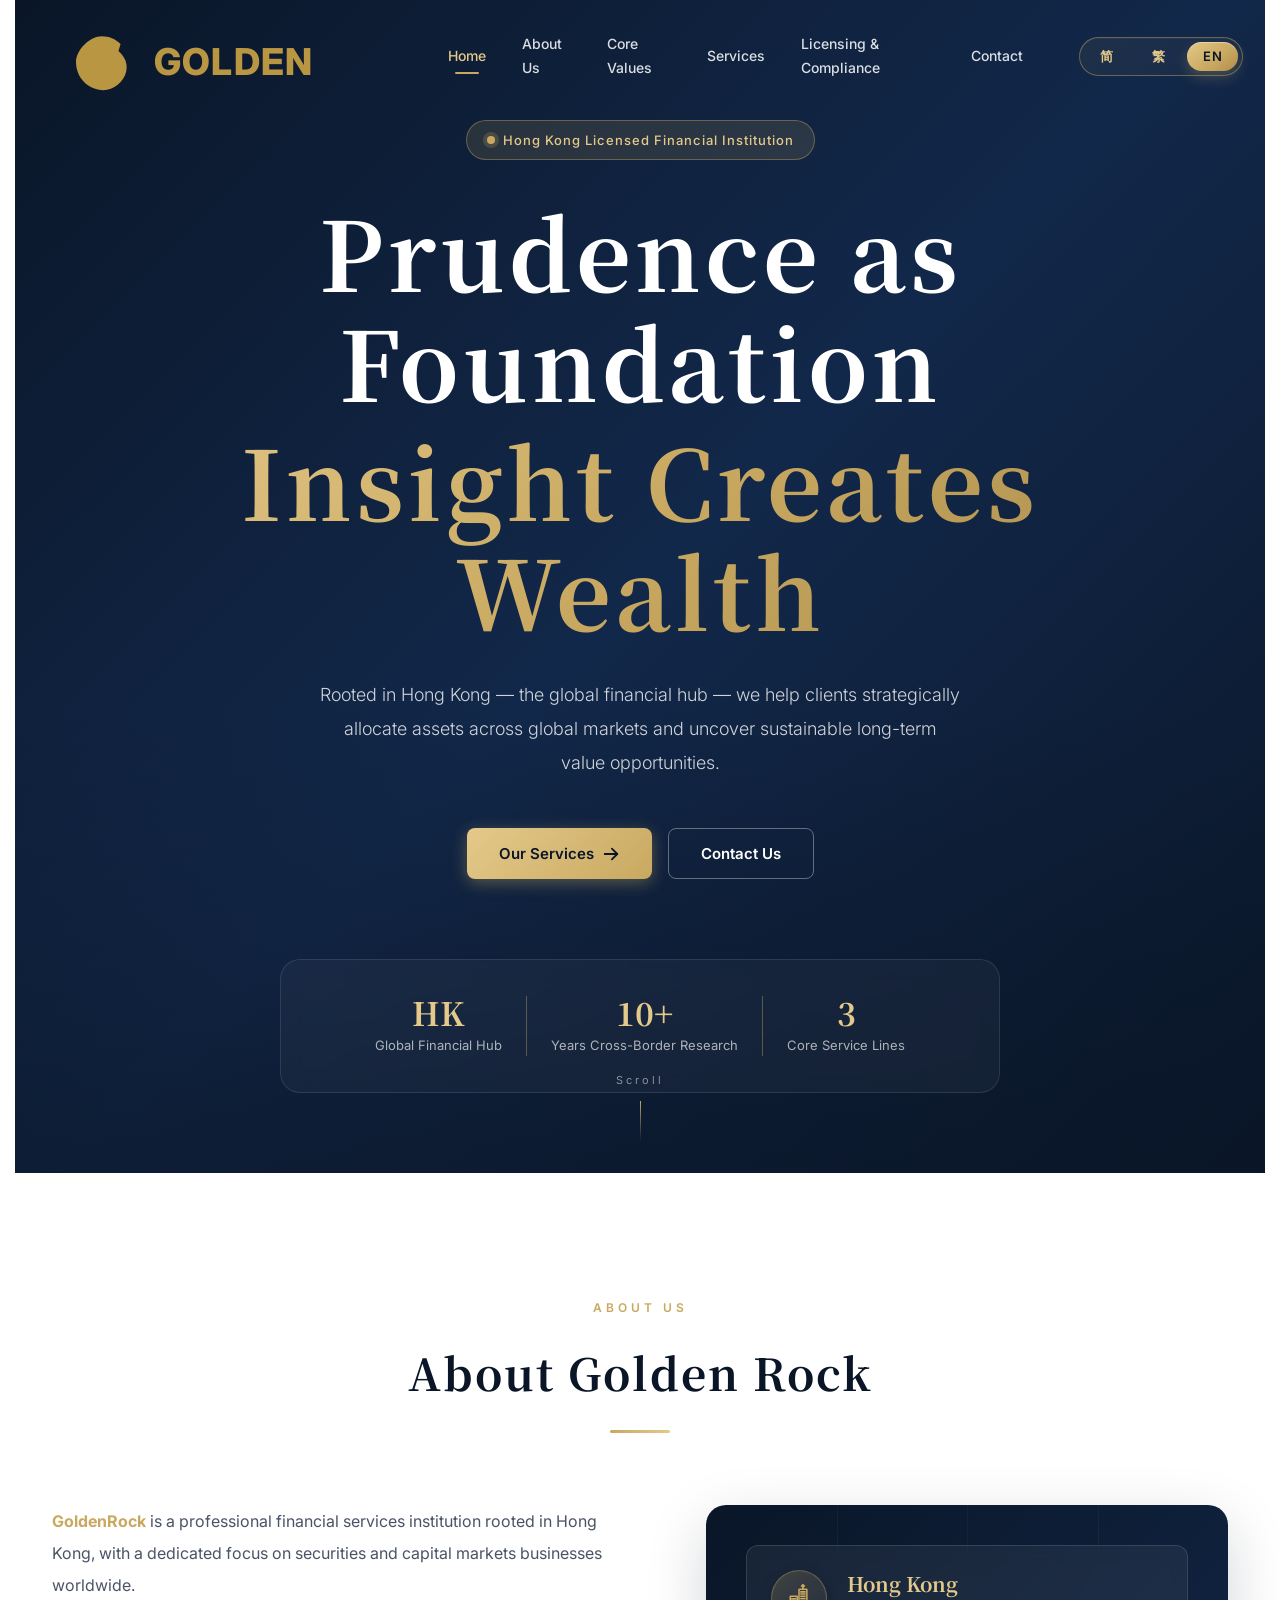
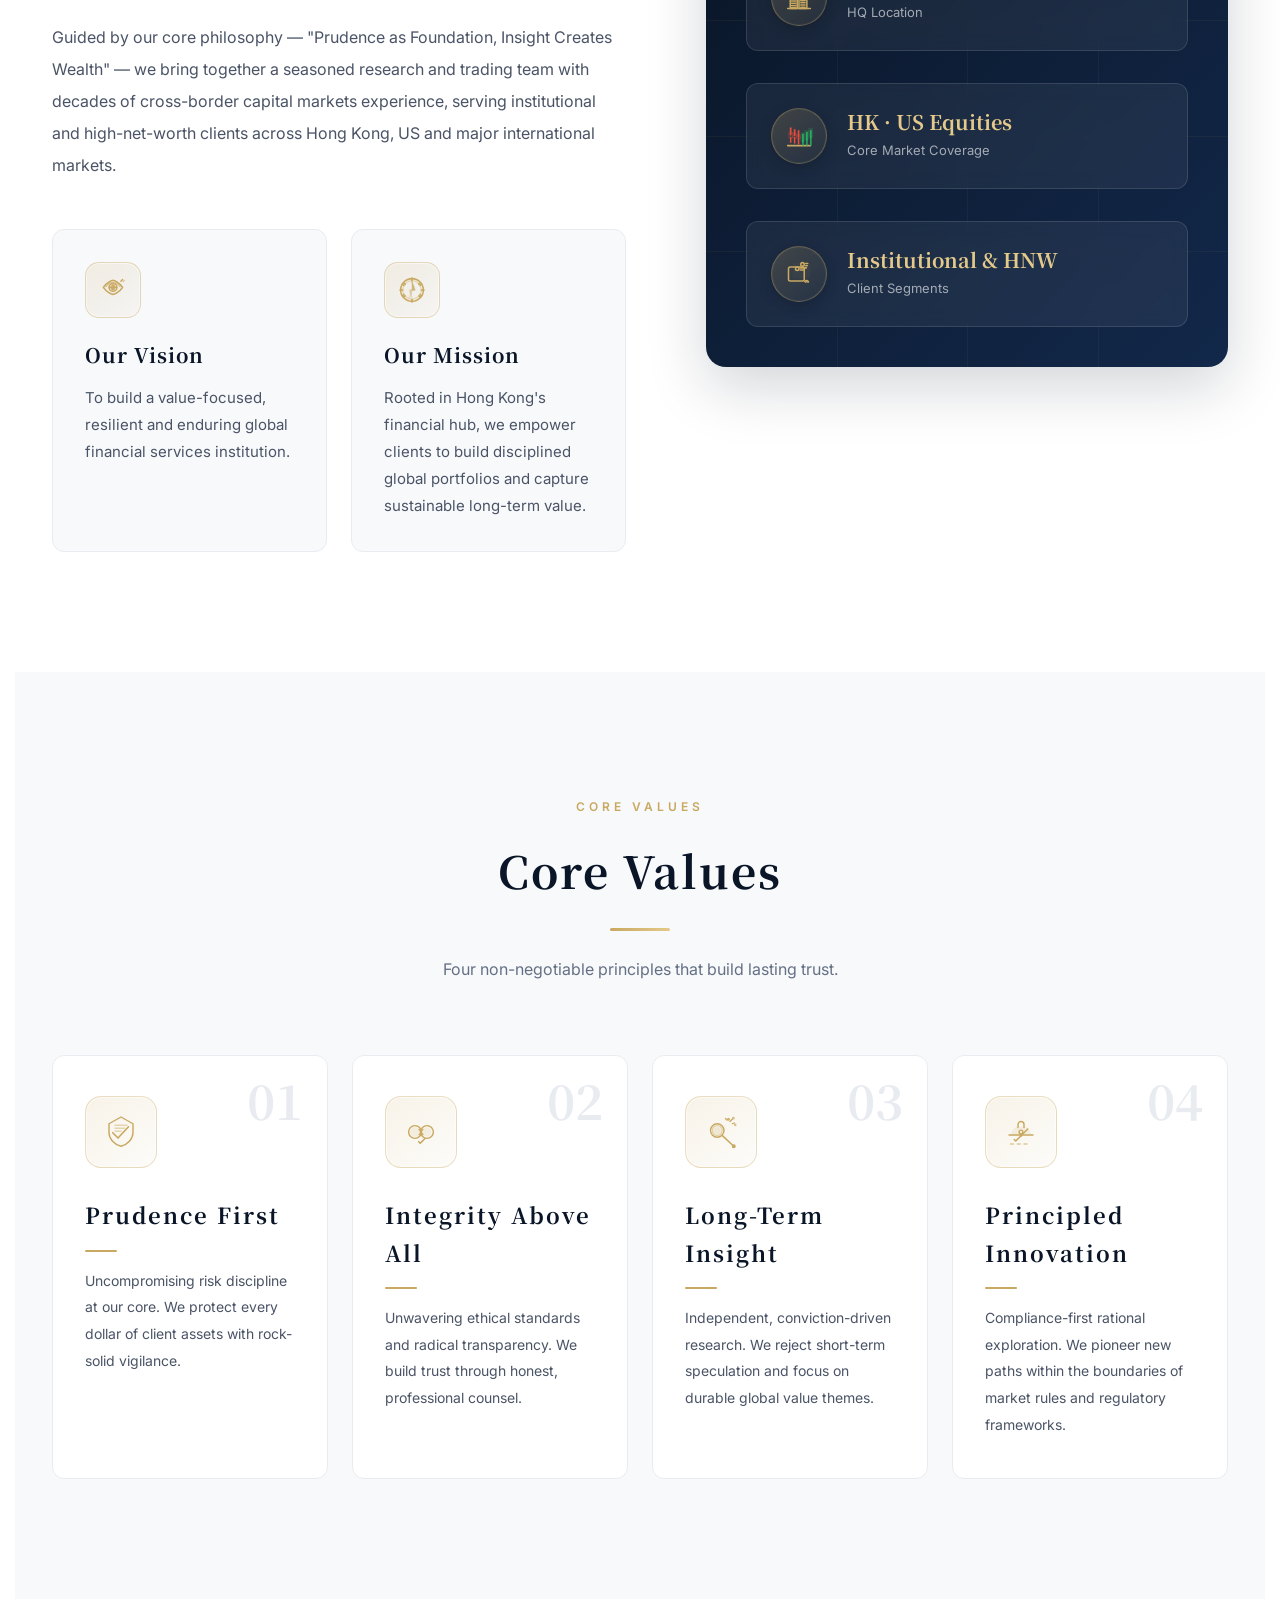
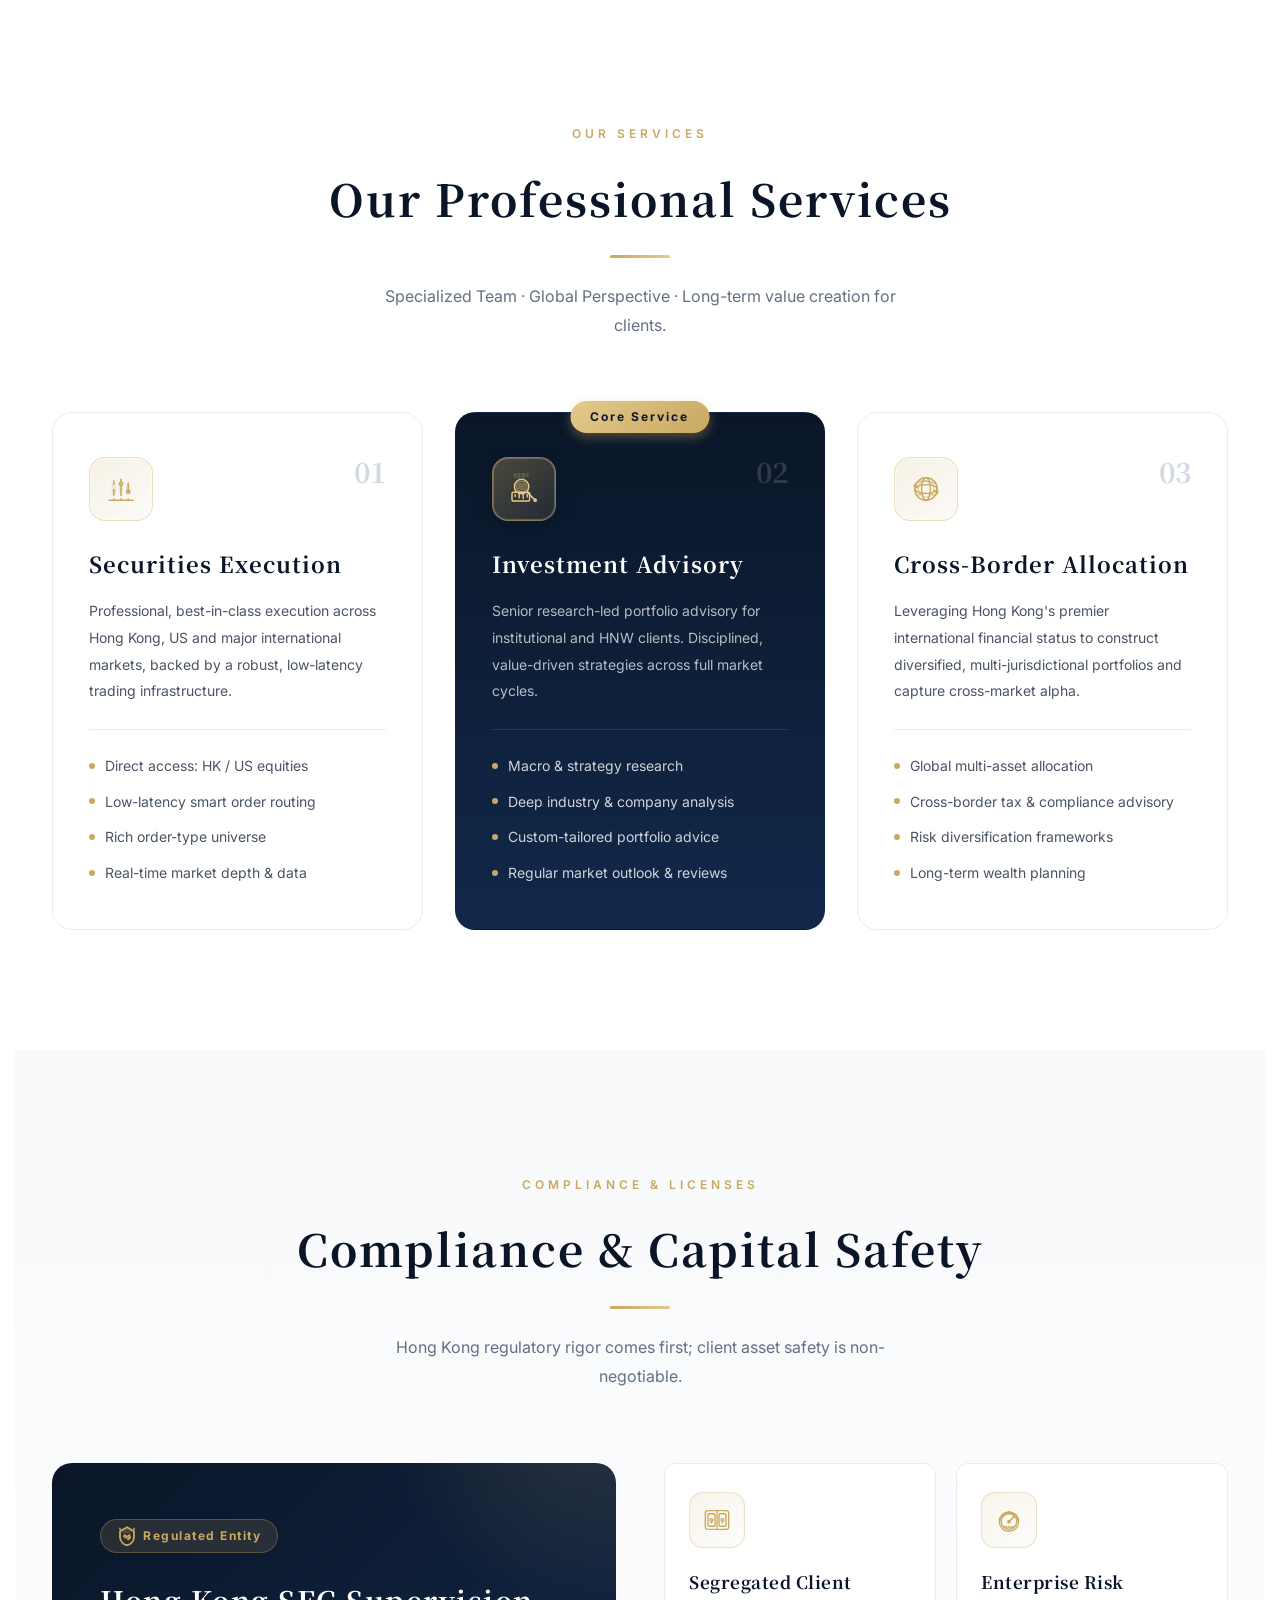
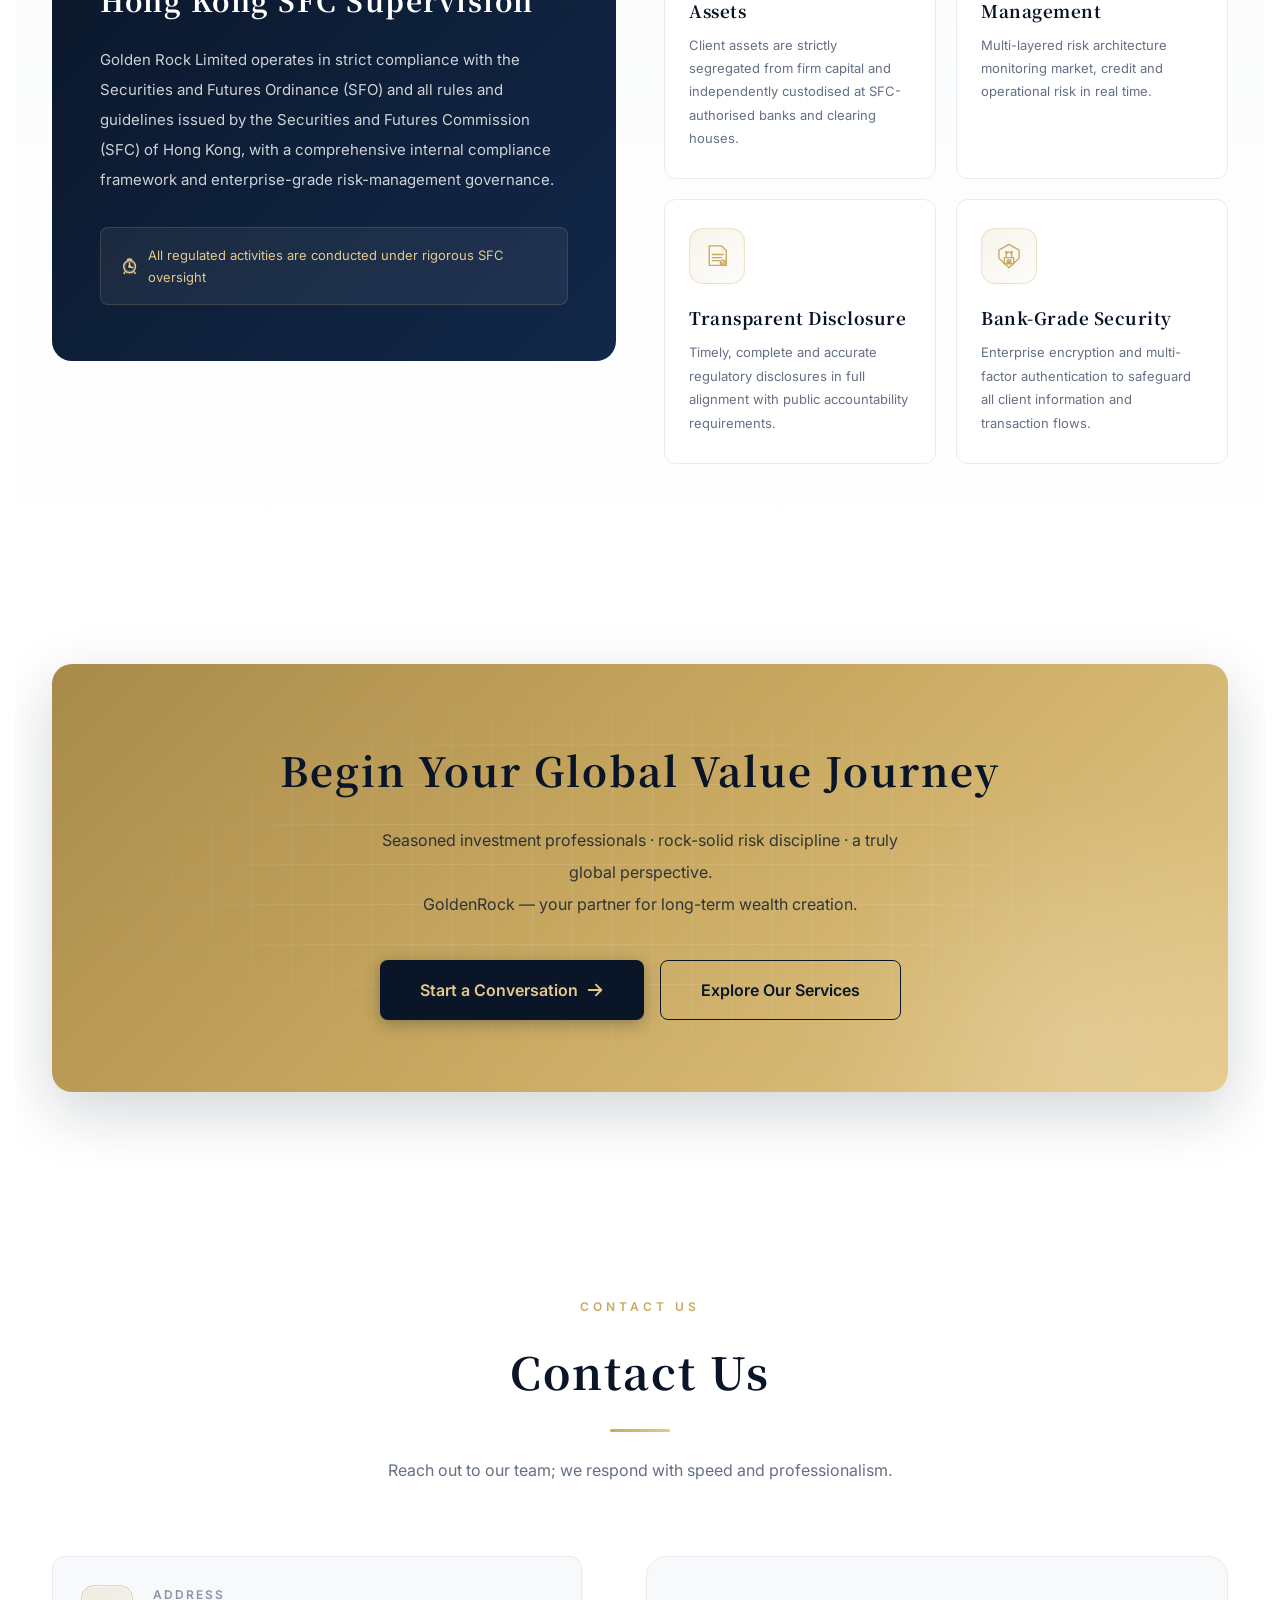
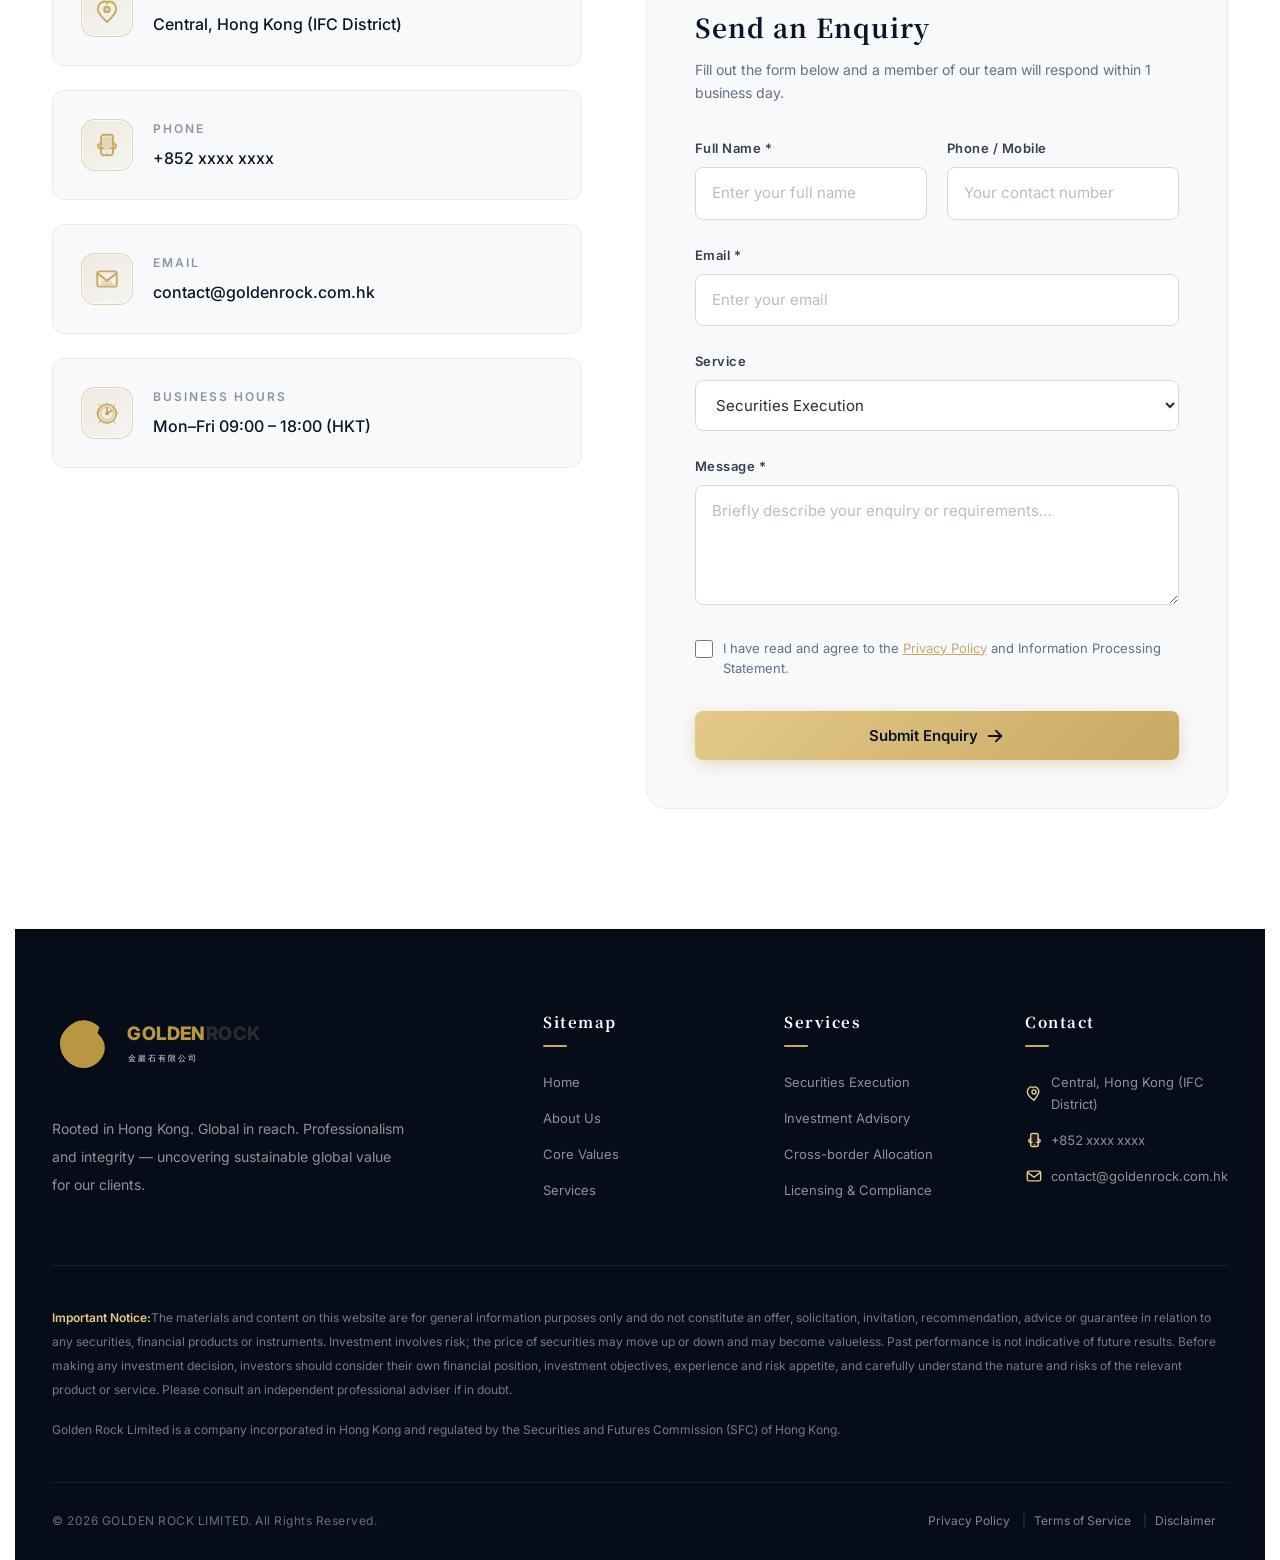
==== index.html @ 7cce9007 "品牌 Logo 5 场景默认值入库（config.js）+ Logo 多语言切换不被旧 SVG 覆盖锁定机制；版本 LANGv6 【config.js 变更 · 与你上传的 3 张 Logo 图对齐】" ====
<!DOCTYPE html>
<html>
<head>
    <meta charset="UTF-8">
    <meta name="viewport" content="width=device-width, initial-scale=1.0">
    <meta name="description" data-dyn="site.metaDescription" content="金岩石有限公司 Golden Rock Limited - 扎根香港国际金融中心的专业金融服务机构，专注全球资本市场证券业务服务。">
    <meta name="keywords" data-dyn="site.metaKeywords" content="金岩石, GoldenRock, 香港券商, 证券交易, 投资咨询, 跨境资产配置, 港股, 美股">
    <title data-dyn="site.title">金岩石有限公司 | Golden Rock Limited</title>
    <link rel="icon" type="image/svg+xml" data-favicon-slot>
    <link rel="stylesheet" href="css/style.css?v=LANGv6">
    <link rel="preconnect" href="https://fonts.googleapis.com">
    <link href="https://fonts.googleapis.com/css2?family=Noto+Serif+SC:wght@400;500;600;700&family=Inter:wght@300;400;500;600;700&display=swap" rel="stylesheet">
</head>
<body>
    <header id="navbar" class="navbar">
        <div class="container nav-container">
            <a href="#home" class="logo">
                <div class="logo-header-img" data-dyn="brand.logoHeaderSvg" data-type="svg-inner"></div>
            </a>
            <nav class="nav-menu" id="navMenu">
                <ul>
                    <li><a href="#home" class="nav-link active" data-i18n="ui.nav.home">首页</a></li>
                    <li><a href="#about" class="nav-link" data-i18n="ui.nav.about">关于我们</a></li>
                    <li><a href="#values" class="nav-link" data-i18n="ui.nav.values">核心价值观</a></li>
                    <li><a href="#services" class="nav-link" data-i18n="ui.nav.services">核心服务</a></li>
                    <li><a href="#compliance" class="nav-link" data-i18n="ui.nav.compliance">合规资质</a></li>
                    <li><a href="#contact" class="nav-link" data-i18n="ui.nav.contact">联系我们</a></li>
                </ul>
                <div class="lang-switcher" id="langSwitcher" aria-label="语言切换">
                    <button type="button" class="lang-pill" data-lang="zh_CN" data-i18n="ui.switcher.simplified">简</button>
                    <button type="button" class="lang-pill" data-lang="zh_TW" data-i18n="ui.switcher.traditional">繁</button>
                    <button type="button" class="lang-pill" data-lang="en" data-i18n="ui.switcher.english">EN</button>
                </div>
            </nav>
            <button class="mobile-toggle" id="mobileToggle" aria-label="菜单">
                <span></span>
                <span></span>
                <span></span>
            </button>
        </div>
    </header>

    <section id="home" class="hero">
        <div class="hero-bg"></div>
        <div class="hero-overlay"></div>
        <div class="container hero-content">
            <div class="hero-parallax-layer" data-parallax="0.08">
                <div class="hero-badge">
                    <span class="badge-dot"></span>
                    <span data-dyn="brand.heroBadge">香港持牌金融服务机构</span>
                </div>
            </div>
            <div class="hero-parallax-layer" data-parallax="0.04">
                <h1 class="hero-title">
                    <span class="title-line" data-dyn="brand.taglinePrimary">磐石固本</span>
                    <span class="title-line title-gold" data-dyn="brand.taglineSecondary">金石创富</span>
                </h1>
            </div>
            <div class="hero-parallax-layer" data-parallax="0.06">
                <p class="hero-subtitle" data-dyn="hero.subtitle" data-type="html">
                    立足香港国际金融枢纽，助力客户理性布局全球市场<br class="desktop-br">
                    发掘可持续的全球价值机遇
                </p>
            </div>
            <div class="hero-parallax-layer" data-parallax="0.10">
                <div class="hero-actions">
                    <a href="#services" class="btn btn-primary" data-dyn="hero.ctaPrimary.href" data-type="href">
                        <span data-dyn="hero.ctaPrimary.text">了解服务</span>
                        <svg width="18" height="18" viewBox="0 0 20 20" fill="none" xmlns="http://www.w3.org/2000/svg" stroke="currentColor" stroke-width="2" stroke-linecap="round" stroke-linejoin="round" aria-hidden="true">
                            <line x1="3" y1="10" x2="17" y2="10"/>
                            <polyline points="11,4 17,10 11,16"/>
                        </svg>
                    </a>
                    <a href="#contact" class="btn btn-outline" data-dyn="hero.ctaSecondary.href" data-type="href">
                        <span data-dyn="hero.ctaSecondary.text">联系我们</span>
                    </a>
                </div>
            </div>
            <div class="hero-parallax-layer" data-parallax="0.12">
                <div class="hero-stats">
                    <div class="hero-stats-inline" data-dyn-list="hero.stats">
                        <div class="stat-item" data-dyn-tmpl>
                            <div class="stat-value" style="font-variant-numeric: tabular-nums;" data-dyn-f="value">HK</div>
                            <div class="stat-label" data-dyn-f="label">国际金融枢纽</div>
                        </div>
                    </div>
                </div>
            </div>
        </div>
        <div class="hero-scroll">
            <span data-i18n="ui.hero.scrollCue">向下滚动</span>
            <div class="scroll-line"></div>
        </div>
    </section>

    <section id="about" class="section about-section">
        <div class="container">
            <div class="section-header">
                <span class="section-tag" data-i18n="ui.sectionTag.about">ABOUT US</span>
                <h2 class="section-title" data-i18n="ui.sectionTitle.about">关于金岩石</h2>
                <div class="section-line"></div>
            </div>
            <div class="about-grid">
                <div class="about-content">
                    <div class="about-intro" data-dyn-list="about.intro">
                        <p class="intro-text" data-dyn-tmpl data-dyn-f data-dyn-t="html">
                            <span class="text-gold font-bold">金岩石 GoldenRock</span>，扎根香港国际金融中心的专业金融服务机构，专注全球资本市场证券业务服务。
                        </p>
                    </div>
                    <div class="about-vision-mission">
                        <div class="vm-card">
                            <div class="vm-icon" data-vm-type="vision">
                                <svg width="32" height="32" viewBox="0 0 32 32" fill="none" xmlns="http://www.w3.org/2000/svg" stroke="currentColor" stroke-width="1.8" stroke-linecap="round" stroke-linejoin="round">
                                    <path d="M5 13 C9 7 15 5 16 5 C17 5 23 7 27 13 C23 19 17 21 16 21 C15 21 9 19 5 13 Z"/>
                                    <path d="M8 12 C10 9 13 7.5 16 7.5 C19 7.5 22 9 24 12" opacity="0.6"/>
                                    <circle cx="16" cy="13" r="4.5"/>
                                    <circle cx="16" cy="13" r="2.2" fill="currentColor" opacity="0.85"/>
                                    <line x1="16" y1="8.5" x2="16" y2="17.5" stroke-width="1.2"/>
                                    <line x1="11.5" y1="13" x2="20.5" y2="13" stroke-width="1.2"/>
                                    <path d="M25 6 L27 4" stroke-width="1.6"/>
                                    <path d="M27.5 6.5 L29 5" stroke-width="1.2" opacity="0.7"/>
                                </svg>
                            </div>
                            <h3 class="vm-title" data-dyn="about.vision.title">企业愿景</h3>
                            <p class="vm-desc" data-dyn="about.vision.desc">成为一家专注价值、基业稳固的全球金融服务机构。</p>
                        </div>
                        <div class="vm-card">
                            <div class="vm-icon" data-vm-type="mission">
                                <svg width="32" height="32" viewBox="0 0 32 32" fill="none" xmlns="http://www.w3.org/2000/svg" stroke="currentColor" stroke-width="1.75" stroke-linecap="round" stroke-linejoin="round">
                                    <circle cx="16" cy="16" r="13"/>
                                    <circle cx="16" cy="16" r="10.5" opacity="0.35"/>
                                    <line x1="16" y1="2.5" x2="16" y2="5" stroke-width="2"/>
                                    <line x1="29.5" y1="16" x2="27" y2="16" stroke-width="2"/>
                                    <line x1="16" y1="29.5" x2="16" y2="27" stroke-width="2"/>
                                    <line x1="2.5" y1="16" x2="5" y2="16" stroke-width="2"/>
                                    <line x1="25.3" y1="7.8" x2="23.8" y2="9.3"/>
                                    <line x1="26.8" y1="9.3" x2="25.3" y2="10.8"/>
                                    <line x1="25.3" y1="24.2" x2="23.8" y2="22.7"/>
                                    <line x1="26.8" y1="22.7" x2="25.3" y2="21.2"/>
                                    <line x1="6.7" y1="24.2" x2="8.2" y2="22.7"/>
                                    <line x1="5.2" y1="22.7" x2="6.7" y2="21.2"/>
                                    <line x1="6.7" y1="7.8" x2="8.2" y2="9.3"/>
                                    <line x1="5.2" y1="9.3" x2="6.7" y2="10.8"/>
                                    <path d="M16 7 L19 16 L16 16 L13 25" stroke-width="2.1" fill="currentColor" opacity="0.25"/>
                                    <path d="M16 7 L19 16 L16 16" fill="currentColor" opacity="0.75" stroke-width="1.4"/>
                                    <path d="M16 25 L13 16 L16 16" fill="currentColor" opacity="0.35" stroke-width="1.4"/>
                                </svg>
                            </div>
                            <h3 class="vm-title" data-dyn="about.mission.title">企业使命</h3>
                            <p class="vm-desc" data-dyn="about.mission.desc">立足香港国际金融枢纽，助力客户理性布局全球市场，发掘可持续的全球价值机遇。</p>
                        </div>
                    </div>
                </div>
                <div class="about-visual">
                    <div class="visual-card">
                        <div class="visual-pattern">
                            <div class="grid-lines">
                                <div class="grid-line horizontal"></div>
                                <div class="grid-line horizontal"></div>
                                <div class="grid-line horizontal"></div>
                                <div class="grid-line vertical"></div>
                                <div class="grid-line vertical"></div>
                                <div class="grid-line vertical"></div>
                            </div>
                        </div>
                        <div class="visual-content" data-dyn-list="about.visualCards">
                            <div class="vc-item" data-dyn-tmpl>
                                <div class="vc-icon" data-vc-icon data-dyn-f="icon"></div>
                                <div>
                                    <div class="vc-value" data-dyn-f="value">香港</div>
                                    <div class="vc-label" data-dyn-f="label">总部所在地</div>
                                </div>
                            </div>
                        </div>
                    </div>
                </div>
            </div>
        </div>
    </section>

    <section id="values" class="section values-section">
        <div class="container">
            <div class="section-header">
                <span class="section-tag" data-i18n="ui.sectionTag.values">CORE VALUES</span>
                <h2 class="section-title" data-i18n="ui.sectionTitle.values">核心价值观</h2>
                <div class="section-line"></div>
                <p class="section-desc" data-i18n="ui.sectionDesc.values">坚守四大核心准则，铸就长期信任基石</p>
            </div>
            <div class="values-grid" data-dyn-list="values">
                <div class="value-card" data-dyn-tmpl>
                    <div class="value-number" data-dyn-f="num">01</div>
                    <div class="value-icon-wrap" data-value-icon-type="0"></div>
                    <h3 class="value-title" data-dyn-f="title">磐石固本</h3>
                    <div class="value-divider"></div>
                    <p class="value-desc" data-dyn-f="desc">坚守风控底线，审慎稳健，基业长青。以磐石般的坚定，守护每一份资产安全。</p>
                </div>
            </div>
        </div>
    </section>

    <section id="services" class="section services-section">
        <div class="container">
            <div class="section-header">
                <span class="section-tag" data-i18n="ui.sectionTag.services">OUR SERVICES</span>
                <h2 class="section-title" data-i18n="ui.sectionTitle.services">核心专业服务</h2>
                <div class="section-line"></div>
                <p class="section-desc" data-i18n="ui.sectionDesc.services">专业团队 · 全球视野 · 为客户创造长期价值</p>
            </div>
            <div class="services-grid" data-dyn-list="services">
                <div class="service-card" data-dyn-tmpl>
                    <div class="featured-badge" data-dyn-cond="item.featured" data-dyn-f="featuredLabel">核心服务</div>
                    <div class="service-header">
                        <div class="service-icon" data-svc-icon-type="trade">
                            <svg width="40" height="40" viewBox="0 0 40 40" fill="none">
                                <path d="M6 30L14 22L20 28L30 14L36 20" stroke="currentColor" stroke-width="2" stroke-linecap="round" stroke-linejoin="round"/>
                                <path d="M30 14H36V20" stroke="currentColor" stroke-width="2" stroke-linecap="round" stroke-linejoin="round"/>
                                <rect x="2" y="6" width="36" height="28" rx="2" stroke="currentColor" stroke-width="2"/>
                            </svg>
                        </div>
                        <span class="service-num" data-dyn-f="num">01</span>
                    </div>
                    <h3 class="service-title" data-dyn-f="title">证券市场交易执行</h3>
                    <p class="service-desc" data-dyn-f="desc" data-dyn-t="html">提供港股、美股等海外主流市场的专业交易执行服务，高效稳定的交易系统，确保客户订单快速、准确执行。</p>
                    <ul class="service-features" data-dyn-list="features">
                        <li data-dyn-tmpl><span class="feature-dot"></span><span data-dyn-f>港股 / 美股直通交易</span></li>
                    </ul>
                </div>
            </div>
        </div>
    </section>

    <section id="compliance" class="section compliance-section">
        <div class="container">
            <div class="section-header">
                <span class="section-tag" data-i18n="ui.sectionTag.compliance">COMPLIANCE & LICENSES</span>
                <h2 class="section-title" data-i18n="ui.sectionTitle.compliance">合规资质与资金安全</h2>
                <div class="section-line"></div>
                <p class="section-desc" data-i18n="ui.sectionDesc.compliance">严格遵守香港金融监管要求，合规先行，客户资产安全至上</p>
            </div>
            <div class="compliance-grid">
                <div class="compliance-main">
                    <div class="compliance-hero-card">
                        <div class="chc-badge">
                            <svg width="20" height="20" viewBox="0 0 20 20" fill="none" xmlns="http://www.w3.org/2000/svg" stroke="currentColor" stroke-width="1.8" stroke-linecap="round" stroke-linejoin="round">
                                <path d="M10 1.2L17 5.2V11.2C17 15.2 13.5 18.7 10 19.2C6.5 18.7 3 15.2 3 11.2V5.2L10 1.2Z"/>
                                <path d="M5.2 4.8 C7 3.2 13 3.2 14.8 4.8 C14.8 6 13 6.8 10 6.8 C7 6.8 5.2 6 5.2 4.8 Z" fill="currentColor" opacity="0.22"/>
                                <path d="M4 4.5 L2.8 2.6" opacity="0.75"/>
                                <path d="M16 4.5 L17.2 2.6" opacity="0.75"/>
                                <path d="M10 6.5 C10 8 10.2 9.2 8.5 10.5 C7.5 11.3 7 12 7 12.5" opacity="0" stroke-width="0"/>
                                <path d="M6.5 10.2 C7.3 11.4 8.6 12.2 10 12.2 C11.4 12.2 12.6 11.6 13.2 10.5" opacity="0.7"/>
                                <path d="M7.5 9.2 C8.2 10 9 10.4 10 10.4 C11.1 10.4 11.9 9.9 12.6 9"/>
                                <path d="M11.2 13.2 L13 11.5" stroke-width="2"/>
                            </svg>
                            <span data-dyn="compliance.hero.badge">持牌合规</span>
                        </div>
                        <h3 class="chc-title" data-dyn="compliance.hero.title">香港证监会 (SFC) 监管</h3>
                        <p class="chc-desc" data-dyn="compliance.hero.desc" data-type="html">
                            金岩石有限公司 Golden Rock Limited 严格遵守《证券及期货条例》及香港证监会（SFC）颁布的各项监管规定，
                            建立完善的内部合规体系与风控机制，确保所有业务活动在合规框架内稳健运行。
                        </p>
                        <div class="chc-note">
                            <svg width="18" height="18" viewBox="0 0 18 18" fill="none" xmlns="http://www.w3.org/2000/svg" stroke="currentColor" stroke-width="1.55" stroke-linecap="round" stroke-linejoin="round">
                                <path d="M9 2.2 C7.2 2.2 6.2 2.8 6 4" opacity="0.01" stroke-width="0"/>
                                <path d="M6.8 2.4 C7.4 1.4 10.6 1.4 11.2 2.4" fill="none"/>
                                <circle cx="9" cy="9.5" r="6.2"/>
                                <circle cx="9" cy="9.5" r="4.6" opacity="0.25"/>
                                <line x1="9" y1="9.5" x2="9" y2="5.8" stroke-width="1.7"/>
                                <line x1="9" y1="9.5" x2="12.3" y2="10.8" stroke-width="1.5"/>
                                <circle cx="9" cy="9.5" r="0.8" fill="currentColor"/>
                                <path d="M4.2 15.2 L3.2 16.8" stroke-width="1.6"/>
                                <path d="M13.8 15.2 L14.8 16.8" stroke-width="1.6"/>
                                <line x1="5.5" y1="16.2" x2="12.5" y2="16.2" stroke-width="1.4" opacity="0.5"/>
                            </svg>
                            <span data-dyn="compliance.hero.note">所有受规管活动均在 SFC 严格监督下开展</span>
                        </div>
                    </div>
                </div>
                <div class="compliance-features" data-dyn-list="compliance.features">
                    <div class="cf-card" data-dyn-tmpl>
                        <div class="cf-icon" data-cf-icon-type="safe-1"></div>
                        <h4 class="cf-title" data-dyn-f="title">客户资产隔离托管</h4>
                        <p class="cf-desc" data-dyn-f="desc">客户资产与公司自有资金严格分离，独立托管于香港认可的银行及清算机构。</p>
                    </div>
                </div>
            </div>
        </div>
    </section>

    <section class="section cta-section">
        <div class="container">
            <div class="cta-card">
                <div class="cta-bg-pattern"></div>
                <div class="cta-content">
                    <h2 class="cta-title" data-dyn="cta.title">开启全球价值投资之旅</h2>
                    <p class="cta-desc" data-dyn="cta.desc" data-type="html">
                        专业的投研团队 · 稳健的风控体系 · 广阔的全球视野<br>
                        金岩石，与您同行于财富增长之路
                    </p>
                    <div class="cta-actions">
                        <a href="#contact" class="btn btn-primary btn-large" data-dyn="cta.ctaPrimary.href" data-type="href">
                            <span data-dyn="cta.ctaPrimary.text">立即咨询</span>
                            <svg width="18" height="18" viewBox="0 0 20 20" fill="none" xmlns="http://www.w3.org/2000/svg" stroke="currentColor" stroke-width="2" stroke-linecap="round" stroke-linejoin="round" aria-hidden="true">
                                <line x1="3" y1="10" x2="17" y2="10"/>
                                <polyline points="11,4 17,10 11,16"/>
                            </svg>
                        </a>
                        <a href="#services" class="btn btn-outline btn-large" data-dyn="cta.ctaSecondary.href" data-type="href">
                            <span data-dyn="cta.ctaSecondary.text">查看服务详情</span>
                        </a>
                    </div>
                </div>
            </div>
        </div>
    </section>

    <section id="contact" class="section contact-section">
        <div class="container">
            <div class="section-header">
                <span class="section-tag" data-i18n="ui.sectionTag.contact">CONTACT US</span>
                <h2 class="section-title" data-i18n="ui.sectionTitle.contact">联系我们</h2>
                <div class="section-line"></div>
                <p class="section-desc" data-i18n="ui.sectionDesc.contact">欢迎与我们取得联系，专业团队将为您提供极速响应服务</p>
            </div>
            <div class="contact-grid">
                <div class="contact-info" data-dyn-list="contact.items">
                    <div class="contact-item" data-dyn-tmpl>
                        <div class="ci-icon" data-contact-icon-type="location"></div>
                        <div class="ci-content">
                            <div class="ci-label" data-dyn-f="label">公司地址</div>
                            <div class="ci-value" data-dyn-f="value">香港中环（国际金融中心区域）</div>
                        </div>
                    </div>
                </div>
                <div class="contact-form-wrap">
                    <form class="contact-form" id="contactForm">
                        <h3 class="form-title" data-dyn="contact.form.title">留言咨询</h3>
                        <p class="form-desc" data-dyn="contact.form.desc">填写以下表单，我们将在1个工作日内与您联系</p>
                        <div class="form-row">
                            <div class="form-group">
                                <label for="name" data-i18n="ui.form.nameLabel">姓名 *</label>
                                <input type="text" id="name" name="name" required data-i18n-attr="placeholder:ui.form.namePh" placeholder="请输入您的姓名">
                            </div>
                            <div class="form-group">
                                <label for="phone" data-i18n="ui.form.phoneLabel">联系电话</label>
                                <input type="tel" id="phone" name="phone" data-i18n-attr="placeholder:ui.form.phonePh" placeholder="请输入您的电话" style="font-variant-numeric: tabular-nums;">
                            </div>
                        </div>
                        <div class="form-group">
                            <label for="email" data-i18n="ui.form.emailLabel">电子邮箱 *</label>
                            <input type="email" id="email" name="email" required data-i18n-attr="placeholder:ui.form.emailPh" placeholder="请输入您的邮箱">
                        </div>
                        <div class="form-group">
                            <label for="service" data-i18n="ui.form.serviceLabel">咨询服务</label>
                            <select id="service" name="service" data-dyn-list="contact.serviceOptions">
                                <option value="" data-i18n="ui.form.serviceDefault">请选择咨询类型</option>
                                <option data-dyn-tmpl data-dyn-f="label" data-dyn-fv="value">证券市场交易执行</option>
                            </select>
                        </div>
                        <div class="form-group">
                            <label for="message" data-i18n="ui.form.msgLabel">留言内容 *</label>
                            <textarea id="message" name="message" rows="4" required data-i18n-attr="placeholder:ui.form.msgPh" placeholder="请简要描述您的需求或问题..."></textarea>
                        </div>
                        <div class="form-group form-checkbox">
                            <input type="checkbox" id="privacy" name="privacy" required>
                            <label for="privacy" data-i18n-html="ui.form.agree">我已阅读并同意隐私政策与信息处理声明</label>
                        </div>
                        <button type="submit" class="btn btn-primary btn-full">
                            <span data-dyn="contact.form.submitText">提交咨询</span>
                            <svg width="18" height="18" viewBox="0 0 20 20" fill="none" xmlns="http://www.w3.org/2000/svg" stroke="currentColor" stroke-width="2" stroke-linecap="round" stroke-linejoin="round" aria-hidden="true">
                                <line x1="3" y1="10" x2="17" y2="10"/>
                                <polyline points="11,4 17,10 11,16"/>
                            </svg>
                        </button>
                    </form>
                </div>
            </div>
        </div>
    </section>

    <footer class="footer">
        <div class="container">
            <div class="footer-top">
                <div class="footer-brand">
                    <a href="#home" class="logo footer-logo">
                        <div class="logo-footer-img" data-dyn="brand.logoFooterSvgTpl" data-type="svg-inner"></div>
                    </a>
                    <p class="footer-desc" data-dyn="footer.brandDesc">
                        扎根香港，放眼全球。以专业与诚信，为客户发掘可持续的全球价值机遇。
                    </p>
                </div>
                <div class="footer-links-group">
                    <div class="footer-links">
                        <h5 class="fl-title" data-i18n="ui.footer.navTitle">网站导航</h5>
                        <ul>
                            <li><a href="#home" data-i18n="ui.footer.links.home">首页</a></li>
                            <li><a href="#about" data-i18n="ui.footer.links.about">关于我们</a></li>
                            <li><a href="#values" data-i18n="ui.footer.links.values">核心价值观</a></li>
                            <li><a href="#services" data-i18n="ui.footer.links.services">核心服务</a></li>
                        </ul>
                    </div>
                    <div class="footer-links">
                        <h5 class="fl-title" data-i18n="ui.footer.svcTitle">专业服务</h5>
                        <ul>
                            <li><a href="#services" data-i18n="ui.footer.links.svcTrading">证券交易执行</a></li>
                            <li><a href="#services" data-i18n="ui.footer.links.svcAdvisory">投资咨询服务</a></li>
                            <li><a href="#services" data-i18n="ui.footer.links.svcAllocation">跨境资产配置</a></li>
                            <li><a href="#compliance" data-i18n="ui.footer.links.compliance">合规资质</a></li>
                        </ul>
                    </div>
                    <div class="footer-links">
                        <h5 class="fl-title" data-i18n="ui.footer.contactTitle">联系我们</h5>
                        <ul>
                            <li><span class="ft-ic ft-ic-loc" aria-hidden="true"><svg viewBox="0 0 20 20" fill="none" xmlns="http://www.w3.org/2000/svg" stroke="currentColor" stroke-width="1.6" stroke-linecap="round" stroke-linejoin="round"><path d="M10 18 C4 14 2.6 11 2.6 8.3 C2.6 5.3 5.1 3.2 7.4 3.2 C8.4 3.2 9 3.5 9 4.2 C9 3.5 9.6 3.2 10.6 3.2 C12.9 3.2 15.4 5.3 15.4 8.3 C15.4 11 10 18 10 18 Z"/><circle cx="10" cy="8.8" r="2.3"/></svg></span><span data-dyn="contact.items.0.value">香港中环（国际金融中心区域）</span></li>
                            <li style="font-variant-numeric: tabular-nums;"><span class="ft-ic ft-ic-phone" aria-hidden="true"><svg viewBox="0 0 20 20" fill="none" xmlns="http://www.w3.org/2000/svg" stroke="currentColor" stroke-width="1.6" stroke-linecap="round" stroke-linejoin="round"><rect x="6.3" y="2.8" width="8.4" height="14.4" rx="2"/><rect x="7.4" y="4.6" width="6.2" height="8.2" rx="0.9" fill="currentColor" opacity="0.12"/><circle cx="10.5" cy="15.4" r="0.75" fill="currentColor" opacity="0.45"/><path d="M6.5 8.6 L4.5 9.9 C4 10.2 3.8 10.8 4.2 11.3 L4.9 12.4 C5.2 12.8 5.6 12.9 6.1 12.8 L7.8 12.5"/><path d="M14.5 8.6 L16.5 9.9 C17 10.2 17.2 10.8 16.8 11.3 L16.1 12.4 C15.8 12.8 15.4 12.9 14.9 12.8 L13.2 12.5"/></svg></span><span data-dyn="contact.items.1.value">+852 xxxx xxxx</span></li>
                            <li><span class="ft-ic ft-ic-mail" aria-hidden="true"><svg viewBox="0 0 20 20" fill="none" xmlns="http://www.w3.org/2000/svg" stroke="currentColor" stroke-width="1.6" stroke-linecap="round" stroke-linejoin="round"><rect x="2.6" y="4.6" width="14.8" height="10.8" rx="1.8"/><path d="M3.2 6.2 L10 11.4 L16.8 6.2"/></svg></span><span data-dyn="contact.items.2.value">contact@goldenrock.com.hk</span></li>
                        </ul>
                    </div>
                </div>
            </div>
            <div class="footer-disclaimer">
                <p>
                    <strong data-dyn="footer.disclaimerTitle">重要声明：</strong><span data-dyn="footer.disclaimer">本网站所载资料及内容仅供参考，并不构成任何证券、金融产品或工具的要约、邀约、招揽、建议、意见或任何保证。投资涉及风险，证券价格可升可跌，甚至变成毫无价值。过往业绩并不代表将来表现。投资者在作出任何投资决定前，应考虑本身的财政状况、投资目标及经验、风险承受能力及仔细了解相关产品或服务的性质及风险。如有疑问，请咨询独立专业顾问。</span>
                </p>
                <p data-dyn="footer.regulatorNote">
                    金岩石有限公司 Golden Rock Limited 为香港注册成立之公司，并受香港证券及期货事务监察委员会（SFC）监管。
                </p>
            </div>
            <div class="footer-bottom">
                <div class="fb-copyright" data-dyn="footer.copyright">
                    © 2026 金岩石有限公司 GOLDEN ROCK LIMITED. 版权所有 All Rights Reserved.
                </div>
                <div class="fb-links" data-dyn-list="footer.links">
                    <a data-dyn-tmpl data-dyn-f="text" data-dyn-fhref="href" href="#privacy">隐私政策</a>
                </div>
            </div>
        </div>
    </footer>

    <template id="cfIconTemplates" style="display:none;">
        <svg id="cf-icon-safe-1" viewBox="0 0 36 36" fill="none" xmlns="http://www.w3.org/2000/svg" stroke="currentColor" stroke-width="1.75" stroke-linecap="round" stroke-linejoin="round">
            <rect x="3" y="6" width="30" height="24" rx="3"/>
            <line x1="18" y1="7" x2="18" y2="29" stroke-dasharray="2 1.5"/>
            <rect x="6.5" y="10" width="9" height="16" rx="1.5"/>
            <rect x="20.5" y="10" width="9" height="16" rx="1.5"/>
            <circle cx="11" cy="18" r="1.8"/>
            <circle cx="25" cy="18" r="1.8"/>
            <line x1="11" y1="19.8" x2="11" y2="22"/>
            <line x1="25" y1="19.8" x2="25" y2="22"/>
        </svg>
        <svg id="cf-icon-safe-2" viewBox="0 0 36 36" fill="none" xmlns="http://www.w3.org/2000/svg" stroke="currentColor" stroke-width="1.75" stroke-linecap="round" stroke-linejoin="round">
            <circle cx="18" cy="20" r="12.5"/>
            <circle cx="18" cy="20" r="10"/>
            <path d="M6 20 A12 12 0 0 1 30 20"/>
            <line x1="10" y1="12" x2="11" y2="13.5"/>
            <line x1="18" y1="7.5" x2="18" y2="9.5"/>
            <line x1="26" y1="12" x2="25" y2="13.5"/>
            <line x1="18" y1="20" x2="25" y2="13" stroke-width="2"/>
            <circle cx="18" cy="20" r="1.5" fill="currentColor"/>
            <line x1="12" y1="27" x2="15" y2="27" stroke-dasharray="1.2 1"/>
            <line x1="16.5" y1="27" x2="19.5" y2="27" stroke-dasharray="1.2 1"/>
            <line x1="21" y1="27" x2="24" y2="27" stroke-dasharray="1.2 1"/>
        </svg>
        <svg id="cf-icon-safe-3" viewBox="0 0 36 36" fill="none" xmlns="http://www.w3.org/2000/svg" stroke="currentColor" stroke-width="1.75" stroke-linecap="round" stroke-linejoin="round">
            <path d="M8 5 H24 L30 11 V30 H8 Z"/>
            <path d="M24 5 V11 H30" fill="currentColor" opacity="0.15"/>
            <line x1="12" y1="16" x2="26" y2="16"/>
            <line x1="12" y1="20" x2="24" y2="20"/>
            <line x1="12" y1="24" x2="21" y2="24"/>
            <circle cx="25.5" cy="26.5" r="3.2"/>
            <path d="M23.8 26.5 L25 27.7 L27.3 25.3"/>
        </svg>
        <svg id="cf-icon-safe-4" viewBox="0 0 36 36" fill="none" xmlns="http://www.w3.org/2000/svg" stroke="currentColor" stroke-width="1.75" stroke-linecap="round" stroke-linejoin="round">
            <path d="M18 3 L31 10.5 V21 L18 33 L5 21 V10.5 Z"/>
            <path d="M12 20 H24 V28 H12 Z" rx="1"/>
            <path d="M14.5 20 V16.5 C14.5 14.5 16 13 18 13 C20 13 21.5 14.5 21.5 16.5 V20"/>
            <circle cx="14.5" cy="13.2" r="0.9" fill="currentColor"/>
            <circle cx="21.5" cy="13.2" r="0.9" fill="currentColor"/>
            <line x1="15.5" y1="23" x2="20.5" y2="23"/>
            <line x1="15.5" y1="24.8" x2="20.5" y2="24.8"/>
            <line x1="15.5" y1="26.6" x2="20.5" y2="26.6"/>
        </svg>
    </template>
    <template id="svcIconTemplates" style="display:none;">
        <svg id="svc-icon-trade" viewBox="0 0 40 40" fill="none" xmlns="http://www.w3.org/2000/svg" stroke="currentColor" stroke-width="1.8" stroke-linecap="round" stroke-linejoin="round">
            <line x1="5" y1="34" x2="35" y2="34"/>
            <line x1="11" y1="34" x2="11" y2="32"/>
            <line x1="20" y1="34" x2="20" y2="32"/>
            <line x1="29" y1="34" x2="29" y2="32"/>
            <line x1="11" y1="10" x2="11" y2="14" stroke-width="2"/>
            <rect x="9" y="14" width="4" height="7" fill="currentColor" opacity="0.18"/>
            <line x1="11" y1="21" x2="11" y2="28" stroke-width="2"/>
            <rect x="9" y="21" width="4" height="4" fill="currentColor" opacity="0.22"/>
            <line x1="20" y1="8" x2="20" y2="12" stroke-width="2"/>
            <rect x="18" y="12" width="4" height="3"/>
            <line x1="20" y1="15" x2="20" y2="28" stroke-width="2"/>
            <rect x="18" y="18" width="4" height="5" fill="currentColor" opacity="0.2"/>
            <line x1="29" y1="13" x2="29" y2="24" stroke-width="2"/>
            <rect x="27" y="15" width="4" height="6" fill="currentColor" opacity="0.16"/>
            <rect x="27" y="22" width="4" height="3"/>
        </svg>
        <svg id="svc-icon-research" viewBox="0 0 40 40" fill="none" xmlns="http://www.w3.org/2000/svg" stroke="currentColor" stroke-width="1.8" stroke-linecap="round" stroke-linejoin="round">
            <circle cx="17" cy="17" r="9"/>
            <circle cx="17" cy="17" r="6.5" opacity="0.5"/>
            <circle cx="17" cy="17" r="4" opacity="0.35" fill="currentColor"/>
            <line x1="23.6" y1="23.6" x2="34" y2="34" stroke-width="2"/>
            <circle cx="34" cy="34" r="1.4" fill="currentColor"/>
            <rect x="5" y="24" width="22" height="11" rx="1.5"/>
            <line x1="9" y1="29.5" x2="9" y2="27"/>
            <rect x="8" y1="28" width="2" height="5" fill="currentColor" opacity="0.2"/>
            <line x1="14" y1="31" x2="14" y2="26"/>
            <rect x="13" y1="27" width="2" height="7" fill="currentColor" opacity="0.2"/>
            <line x1="19" y1="32" x2="19" y2="25"/>
            <rect x="18" y1="26" width="2" height="8" fill="currentColor" opacity="0.22"/>
            <line x1="24" y1="30" x2="24" y2="27"/>
            <rect x="23" y1="28" width="2" height="4" fill="currentColor" opacity="0.18"/>
        </svg>
        <svg id="svc-icon-global" viewBox="0 0 40 40" fill="none" xmlns="http://www.w3.org/2000/svg" stroke="currentColor" stroke-width="1.8" stroke-linecap="round" stroke-linejoin="round">
            <circle cx="20" cy="20" r="14"/>
            <circle cx="20" cy="20" r="10" opacity="0.4"/>
            <ellipse cx="20" cy="20" rx="14" ry="5.5"/>
            <ellipse cx="20" cy="20" rx="5.5" ry="14"/>
            <path d="M9 12 C12.5 10.5 16.5 9.8 20 10 C23.5 10.2 27.5 11.2 31 13" opacity="0.65"/>
            <path d="M9 28 C13 26.2 16.5 25.5 20 25.5 C23.5 25.5 27 26.5 31 28" opacity="0.65"/>
            <path d="M10 18 L5 16 L8 13" stroke-width="2"/>
            <path d="M30 22 L35 24 L32 27" stroke-width="2"/>
        </svg>
    </template>
    <template id="valueIconTemplates" style="display:none;">
        <svg id="value-icon-0" viewBox="0 0 48 48" fill="none" xmlns="http://www.w3.org/2000/svg" stroke="currentColor" stroke-width="1.9" stroke-linecap="round" stroke-linejoin="round">
            <path d="M24 4 L40 13 V25 C40 33 32.5 41 24 43 C15.5 41 8 33 8 25 V13 L24 4 Z"/>
            <path d="M13 25 L20 32 L34 17" stroke-width="2.2"/>
            <path d="M16 15 L32 15 M16 19 L29 19 M16 23 L24 23" opacity="0.45"/>
        </svg>
        <svg id="value-icon-1" viewBox="0 0 48 48" fill="none" xmlns="http://www.w3.org/2000/svg" stroke="currentColor" stroke-width="1.9" stroke-linecap="round" stroke-linejoin="round">
            <circle cx="16" cy="24" r="8.5"/>
            <circle cx="32" cy="24" r="8.5"/>
            <circle cx="16" cy="24" r="5.5" fill="currentColor" opacity="0.12"/>
            <circle cx="32" cy="24" r="5.5" fill="currentColor" opacity="0.12"/>
            <path d="M21.5 20.5 C22.8 22 23.2 23 24 24 C24.8 25 25.2 26 26.5 27.5" stroke-width="2"/>
            <path d="M26.5 20.5 C25.2 22 24.8 23 24 24 C23.2 25 22.8 26 21.5 27.5" stroke-width="2" opacity="0.85"/>
            <path d="M21 37 L23 39 L29 33" stroke-width="2.2"/>
        </svg>
        <svg id="value-icon-2" viewBox="0 0 48 48" fill="none" xmlns="http://www.w3.org/2000/svg" stroke="currentColor" stroke-width="1.9" stroke-linecap="round" stroke-linejoin="round">
            <circle cx="19" cy="22" r="9"/>
            <circle cx="19" cy="22" r="6.5" opacity="0.5"/>
            <circle cx="19" cy="22" r="3.8" fill="currentColor" opacity="0.2"/>
            <line x1="25.5" y1="28.5" x2="41" y2="43" stroke-width="2.1"/>
            <circle cx="41" cy="43" r="1.7" fill="currentColor"/>
            <path d="M32 8 L30 6 M36 10 L39 7 M39 13 L42 12" stroke-width="1.7"/>
            <circle cx="34" cy="7" r="1.1" fill="currentColor" opacity="0.85"/>
            <circle cx="40.5" cy="5.5" r="0.85" fill="currentColor" opacity="0.75"/>
            <circle cx="43" cy="14.5" r="0.75" fill="currentColor" opacity="0.7"/>
        </svg>
        <svg id="value-icon-3" viewBox="0 0 48 48" fill="none" xmlns="http://www.w3.org/2000/svg" stroke="currentColor" stroke-width="1.9" stroke-linecap="round" stroke-linejoin="round">
            <line x1="8" y1="28" x2="40" y2="28"/>
            <path d="M12 28 C12 22 16 18 20 18 L28 18 C32 18 36 22 36 28" fill="currentColor" opacity="0.12"/>
            <path d="M20 18 L20 14 C20 11.8 21.8 10 24 10 C26.2 10 28 11.8 28 14 L28 18"/>
            <circle cx="24" cy="24" r="2.5"/>
            <path d="M24 26.5 L24 30" stroke-width="2"/>
            <path d="M15 34 L17 36 L33 20" stroke-width="2.1"/>
            <path d="M10 40 L14 40 M19 40 L23 40 M28 40 L32 40" opacity="0.6"/>
        </svg>
    </template>
    <template id="contactIconTemplates" style="display:none;">
        <svg id="ci-icon-location" viewBox="0 0 24 24" fill="none" xmlns="http://www.w3.org/2000/svg" stroke="currentColor" stroke-width="1.7" stroke-linecap="round" stroke-linejoin="round">
            <path d="M12 22 S3.5 15.2 3.5 10 C3.5 5.9 6.8 3.2 10 3.2 C11.4 3.2 12.2 3.65 12 4.6 C12.2 3.65 12.6 3.2 14 3.2 C17.2 3.2 20.5 5.9 20.5 10 C20.5 15.2 12 22 12 22 Z"/>
            <circle cx="12" cy="10.5" r="2.6"/>
            <circle cx="12" cy="10.5" r="1.2" fill="currentColor" opacity="0.4"/>
            <path d="M11.2 5 L12.8 5" opacity="0.5"/>
        </svg>
        <svg id="ci-icon-phone" viewBox="0 0 24 24" fill="none" xmlns="http://www.w3.org/2000/svg" stroke="currentColor" stroke-width="1.7" stroke-linecap="round" stroke-linejoin="round">
            <rect x="6.5" y="2.5" width="11" height="19" rx="2.5"/>
            <line x1="9.5" y1="2.5" x2="9.5" y2="2.5"/>
            <circle cx="12" cy="19.2" r="0.9" fill="currentColor" opacity="0.3"/>
            <rect x="8.5" y="5" width="7" height="11" rx="1" opacity="0.35" fill="currentColor"/>
            <path d="M6.8 10 L4.2 11.5 C3.6 11.9 3.4 12.7 3.8 13.3 L4.8 14.9 C5.1 15.4 5.6 15.6 6.2 15.5 L8.2 15" stroke-width="1.85"/>
            <path d="M17.2 10 L19.8 11.5 C20.4 11.9 20.6 12.7 20.2 13.3 L19.2 14.9 C18.9 15.4 18.4 15.6 17.8 15.5 L15.8 15" stroke-width="1.85"/>
        </svg>
        <svg id="ci-icon-email" viewBox="0 0 24 24" fill="none" xmlns="http://www.w3.org/2000/svg" stroke="currentColor" stroke-width="1.7" stroke-linecap="round" stroke-linejoin="round">
            <rect x="3" y="5" width="18" height="14" rx="2"/>
            <path d="M3.5 7 L12 13.5 L20.5 7" stroke-width="1.75"/>
            <path d="M7 17 L17 17" opacity="0.5"/>
            <path d="M8 14.5 L16 14.5" opacity="0.4"/>
        </svg>
        <svg id="ci-icon-time" viewBox="0 0 24 24" fill="none" xmlns="http://www.w3.org/2000/svg" stroke="currentColor" stroke-width="1.7" stroke-linecap="round" stroke-linejoin="round">
            <circle cx="12" cy="12.5" r="8.5"/>
            <circle cx="12" cy="12.5" r="6" opacity="0.45"/>
            <line x1="12" y1="12.5" x2="12" y2="7.2" stroke-width="1.9"/>
            <line x1="12" y1="12.5" x2="16.2" y2="9.8" stroke-width="1.9"/>
            <circle cx="12" cy="12.5" r="1" fill="currentColor"/>
            <path d="M12 4 L12 2.8 M18.5 5.2 L19.4 4.2 M21 12.5 L22.2 12.5 M18.5 19.8 L19.4 20.8 M12 21 L12 22.2 M5.5 19.8 L4.6 20.8 M3 12.5 L1.8 12.5 M5.5 5.2 L4.6 4.2" stroke-width="1.3" opacity="0.65"/>
        </svg>
    </template>
    <script src="js/i18n.js?v=LANGv6"></script>
    <script src="config.js?v=LANGv6"></script>
    <script src="js/main.js?v=LANGv6"></script>
</body>
</html>
---- css/style.css ----
:root {
    --color-primary: #0A1628;
    --color-primary-light: #12284A;
    --color-primary-dark: #060D18;
    --color-gold: #C9A961;
    --color-gold-light: #E4C98A;
    --color-gold-dark: #A88A4A;
    --color-white: #FFFFFF;
    --color-off-white: #F8F9FB;
    --color-gray-50: #F5F7FA;
    --color-gray-100: #E8ECF1;
    --color-gray-200: #D3D9E2;
    --color-gray-300: #B5BDCB;
    --color-gray-400: #8B95A7;
    --color-gray-500: #647084;
    --color-gray-600: #4A5466;
    --color-gray-700: #363E4D;
    --color-gray-800: #252B38;
    --color-gray-900: #151923;

    --font-serif: 'Noto Serif SC', 'Songti SC', 'SimSun', serif;
    --font-sans: 'Inter', -apple-system, BlinkMacSystemFont, 'Segoe UI', 'PingFang SC', 'Microsoft YaHei', sans-serif;

    --shadow-sm: 0 1px 2px rgba(10, 22, 40, 0.06);
    --shadow-md: 0 4px 12px rgba(10, 22, 40, 0.08);
    --shadow-lg: 0 12px 32px rgba(10, 22, 40, 0.12);
    --shadow-xl: 0 20px 60px rgba(10, 22, 40, 0.18);

    --radius-sm: 4px;
    --radius-md: 8px;
    --radius-lg: 12px;
    --radius-xl: 20px;

    --transition-fast: 150ms cubic-bezier(0.4, 0, 0.2, 1);
    --transition-base: 300ms cubic-bezier(0.4, 0, 0.2, 1);
    --transition-slow: 500ms cubic-bezier(0.4, 0, 0.2, 1);
}

*,
*::before,
*::after {
    box-sizing: border-box;
    margin: 0;
    padding: 0;
}

html {
    scroll-behavior: smooth;
    -webkit-font-smoothing: antialiased;
    -moz-osx-font-smoothing: grayscale;
    scrollbar-gutter: stable both-edges;
}

body {
    overflow-y: scroll;
    font-family: var(--font-sans);
    font-size: 16px;
    line-height: 1.7;
    color: var(--color-gray-700);
    background-color: var(--color-white);
    overflow-x: hidden;
}

img,
svg {
    display: block;
    max-width: 100%;
}

a {
    color: inherit;
    text-decoration: none;
    transition: color var(--transition-fast);
}

button {
    font-family: inherit;
    cursor: pointer;
    border: none;
    background: none;
}

ul {
    list-style: none;
}

.container {
    width: 100%;
    max-width: 1240px;
    margin: 0 auto;
    padding: 0 32px;
}

.desktop-br {
    display: block;
}

.navbar {
    position: fixed;
    top: 0;
    left: 0;
    right: 0;
    z-index: 1000;
    padding: 20px 0;
    transition: all var(--transition-base);
    background: transparent;
}

.navbar.scrolled {
    background: rgba(10, 22, 40, 0.95);
    backdrop-filter: blur(16px);
    -webkit-backdrop-filter: blur(16px);
    padding: 14px 0;
    box-shadow: 0 4px 24px rgba(0, 0, 0, 0.3);
}

.nav-container {
    display: flex;
    align-items: center;
    justify-content: space-between;
}

.logo {
    display: flex;
    align-items: center;
    gap: 12px;
    color: var(--color-white);
    transition: transform var(--transition-fast);
}

.logo:hover {
    transform: scale(1.02);
}

.logo-header-img {
    display: flex;
    align-items: center;
    justify-content: center;
    height: 72px;
    flex-shrink: 0;
    min-width: 0;
}
.logo-header-img svg,
.logo-header-img img {
    height: 100%;
    width: auto;
    max-width: 100%;
    display: block;
    object-fit: contain;
}
.navbar.scrolled .logo-header-img {
    height: 56px;
}

.logo-footer-img {
    display: block;
    width: 100%;
    max-width: 360px;
    height: auto;
    margin-bottom: 14px;
}
.logo-footer-img svg {
    width: 100%;
    height: auto;
    display: block;
}

.logo-icon {
    width: 40px;
    height: 40px;
    flex-shrink: 0;
    color: var(--color-gold);
}

.logo-text {
    display: flex;
    flex-direction: column;
    line-height: 1.15;
    justify-content: center;
    min-width: 0;
}

.logo-en {
    font-family: var(--font-sans);
    font-style: italic;
    font-weight: 800;
    font-size: 20px;
    letter-spacing: 0.5px;
    line-height: 1.05;
    color: var(--color-white);
    white-space: nowrap;
    display: inline-flex;
    align-items: baseline;
}
.logo-en-golden { color: var(--color-gold); letter-spacing: 0.5px; }
.logo-en-rock   { color: var(--color-white, #2B2B2B); letter-spacing: 0.5px; margin-left: 0; }
.footer .logo-en-rock,
.footer .logo-en { color: var(--color-white); }

.logo-cn {
    font-family: var(--font-serif);
    font-size: 13px;
    font-weight: 500;
    letter-spacing: 2px;
    color: var(--color-white);
    opacity: 0.92;
    margin-top: 4px;
    white-space: nowrap;
}

.nav-menu {
    display: flex;
    align-items: center;
    justify-content: flex-end;
    flex-wrap: nowrap;
    gap: 16px;
    margin-left: auto;
    flex: 1 1 auto;
    min-width: 0;
}

.nav-menu > ul {
    display: flex;
    align-items: center;
    gap: 4px;
    list-style: none;
    padding: 0;
    margin: 0;
    flex-wrap: nowrap;
    flex: 0 1 auto;
    min-width: 0;
}

.lang-switcher {
    flex: 0 0 auto;
}

@media (max-width: 1024px) {
    .nav-menu > ul {
        gap: 2px;
    }
    .nav-menu > ul .nav-link {
        padding: 8px 12px;
        font-size: 13px;
    }
    .nav-menu {
        gap: 10px;
    }
}

.nav-link {
    display: block;
    padding: 8px 16px;
    font-size: 14px;
    font-weight: 500;
    color: rgba(255, 255, 255, 0.85);
    border-radius: var(--radius-sm);
    position: relative;
    transition: all var(--transition-fast);
}

.nav-link::after {
    content: '';
    position: absolute;
    bottom: 2px;
    left: 50%;
    transform: translateX(-50%);
    width: 0;
    height: 2px;
    background: var(--color-gold);
    border-radius: 2px;
    transition: width var(--transition-base);
}

.nav-link:hover {
    color: var(--color-white);
    background: rgba(255, 255, 255, 0.05);
}

.nav-link:hover::after,
.nav-link.active::after {
    width: 24px;
}

.nav-link.active {
    color: var(--color-gold-light);
}

.mobile-toggle {
    display: none;
    flex-direction: column;
    justify-content: space-between;
    width: 28px;
    height: 20px;
    padding: 0;
    z-index: 1001;
}

.admin-entry-btn {
    display: inline-flex;
    align-items: center;
    gap: 6px;
    padding: 8px 14px;
    margin: 0 8px 0 auto;
    border-radius: 8px;
    font-size: 12px;
    font-weight: 600;
    letter-spacing: 0.5px;
    color: rgba(255, 255, 255, 0.65);
    border: 1px solid rgba(255, 255, 255, 0.15);
    background: rgba(255, 255, 255, 0.04);
    transition: all 0.2s ease;
    white-space: nowrap;
    text-decoration: none;
}

.admin-entry-btn:hover {
    color: var(--color-gold-light);
    border-color: rgba(201, 169, 97, 0.5);
    background: rgba(201, 169, 97, 0.08);
    transform: translateY(-1px);
}

.navbar.scrolled .admin-entry-btn {
    color: rgba(255, 255, 255, 0.7);
    border-color: rgba(255, 255, 255, 0.18);
}

@media (max-width: 768px) {
    .admin-entry-btn span { display: none; }
    .admin-entry-btn {
        margin: 0 12px 0 auto;
        padding: 8px 10px;
    }
}

.mobile-toggle span {
    display: block;
    width: 100%;
    height: 2px;
    background: var(--color-white);
    border-radius: 2px;
    transition: all var(--transition-base);
    transform-origin: center;
}

.mobile-toggle.active span:nth-child(1) {
    transform: translateY(9px) rotate(45deg);
}

.mobile-toggle.active span:nth-child(2) {
    opacity: 0;
}

.mobile-toggle.active span:nth-child(3) {
    transform: translateY(-9px) rotate(-45deg);
}

.hero {
    position: relative;
    min-height: 100vh;
    display: flex;
    align-items: center;
    overflow: hidden;
    padding: 120px 0 80px;
}

.hero-bg {
    position: absolute;
    inset: 0;
    background:
        linear-gradient(135deg, var(--color-primary) 0%, var(--color-primary-light) 50%, var(--color-primary) 100%);
    background-size: 100% 100%;
}

.hero-bg::before {
    content: '';
    position: absolute;
    inset: 0;
    opacity: 0;
    pointer-events: none;
}

.hero-bg::after {
    content: '';
    position: absolute;
    inset: 0;
    opacity: 0;
    pointer-events: none;
}

.hero-overlay {
    position: absolute;
    inset: 0;
    background: linear-gradient(180deg, transparent 0%, transparent 60%, rgba(10, 22, 40, 0.6) 100%);
    pointer-events: none;
}

.hero-content {
    position: relative;
    z-index: 2;
    text-align: center;
    animation: fadeInUp 0.9s ease-out;
}

.hero-badge {
    display: inline-flex;
    align-items: center;
    gap: 8px;
    padding: 8px 20px;
    background: rgba(201, 169, 97, 0.15);
    border: 1px solid rgba(201, 169, 97, 0.4);
    border-radius: 100px;
    font-size: 13px;
    font-weight: 500;
    color: var(--color-gold-light);
    margin-bottom: 36px;
    letter-spacing: 1px;
}

.badge-dot {
    width: 8px;
    height: 8px;
    background: var(--color-gold);
    border-radius: 50%;
    box-shadow: 0 0 0 4px rgba(201, 169, 97, 0.2);
    animation: pulse 2s ease-in-out infinite;
}

.hero-title {
    font-family: var(--font-serif);
    font-size: clamp(48px, 8vw, 96px);
    font-weight: 700;
    line-height: 1.15;
    color: var(--color-white);
    margin-bottom: 32px;
    letter-spacing: 4px;
}

.title-line {
    display: block;
    opacity: 0;
    transform: translateY(10px);
    animation: charFadeIn 1s ease forwards;
}

.title-line:nth-child(1) {
    animation-delay: 0s;
}

.title-line:nth-child(2) {
    animation-delay: 0.4s;
}

.title-gold {
    background: linear-gradient(135deg, var(--color-gold-light) 0%, var(--color-gold) 50%, var(--color-gold-dark) 100%);
    -webkit-background-clip: text;
    background-clip: text;
    -webkit-text-fill-color: transparent;
    color: transparent;
    margin-top: 8px;
}

.hero-subtitle {
    font-size: clamp(15px, 1.5vw, 18px);
    color: rgba(255, 255, 255, 0.8);
    max-width: 640px;
    margin: 0 auto 48px;
    line-height: 1.9;
    font-weight: 300;
}

.hero-actions {
    display: flex;
    justify-content: center;
    gap: 16px;
    flex-wrap: wrap;
    margin-bottom: 80px;
}

.btn {
    display: inline-flex;
    align-items: center;
    justify-content: center;
    gap: 8px;
    padding: 14px 32px;
    font-size: 15px;
    font-weight: 600;
    border-radius: var(--radius-md);
    transition: all var(--transition-base);
    white-space: nowrap;
    line-height: 1.4;
    position: relative;
    overflow: hidden;
}

.btn::before {
    content: '';
    position: absolute;
    inset: 0;
    background: linear-gradient(120deg, transparent 30%, rgba(255, 255, 255, 0.15) 50%, transparent 70%);
    transform: translateX(-100%);
    transition: transform 0.6s ease;
}

.btn:hover::before {
    transform: translateX(100%);
}

.btn-primary {
    background: linear-gradient(135deg, var(--color-gold-light) 0%, var(--color-gold) 100%);
    color: var(--color-primary);
    box-shadow: 0 4px 16px rgba(201, 169, 97, 0.4);
}

.btn-primary:hover {
    transform: perspective(800px) rotateX(3deg) translateY(-4px);
    box-shadow: 0 12px 36px rgba(201, 169, 97, 0.6);
    background: linear-gradient(135deg, var(--color-gold) 0%, var(--color-gold-dark) 100%);
}

.btn-outline {
    background: transparent;
    color: var(--color-white);
    border: 1.5px solid rgba(255, 255, 255, 0.35);
}

.btn-outline:hover {
    background: rgba(255, 255, 255, 0.1);
    border-color: var(--color-gold);
    color: var(--color-gold-light);
    transform: perspective(800px) rotateX(3deg) translateY(-4px);
    box-shadow: 0 12px 36px rgba(0, 0, 0, 0.35);
}

.btn-large {
    padding: 18px 40px;
    font-size: 16px;
}

.btn-full {
    width: 100%;
}

.hero-stats {
    display: flex;
    align-items: center;
    justify-content: center;
    flex-wrap: wrap;
    padding: 36px 48px;
    background: rgba(255, 255, 255, 0.04);
    border: 1px solid rgba(255, 255, 255, 0.1);
    border-radius: var(--radius-xl);
    backdrop-filter: blur(10px);
    -webkit-backdrop-filter: blur(10px);
    max-width: 720px;
    margin: 0 auto;
}

.hero-stats-inline {
    display: flex;
    align-items: center;
    justify-content: center;
    flex-wrap: wrap;
}

.hero-stats-inline .stat-item {
    display: flex;
    flex-direction: column;
    align-items: center;
    gap: 6px;
    padding: 0 24px;
}

.hero-stats-inline .stat-item + .stat-item {
    border-left: 1px solid rgba(201, 169, 97, 0.4);
}

.stat-value {
    font-family: var(--font-serif);
    font-size: 32px;
    font-weight: 700;
    color: var(--color-gold-light);
    line-height: 1;
}

.stat-value.counting {
    font-variant-numeric: tabular-nums;
    animation: countGlow 2.4s ease-in-out infinite;
}

.stat-label {
    font-size: 13px;
    color: rgba(255, 255, 255, 0.65);
    white-space: nowrap;
}

.hero-scroll {
    position: absolute;
    bottom: 32px;
    left: 50%;
    transform: translateX(-50%);
    display: flex;
    flex-direction: column;
    align-items: center;
    gap: 12px;
    color: rgba(255, 255, 255, 0.5);
    font-size: 11px;
    letter-spacing: 3px;
    z-index: 2;
}

.scroll-line {
    width: 1px;
    height: 40px;
    background: linear-gradient(180deg, var(--color-gold), transparent);
    position: relative;
    overflow: hidden;
}

.scroll-line::after {
    content: '';
    position: absolute;
    top: -50%;
    left: 0;
    width: 100%;
    height: 50%;
    background: var(--color-gold);
    animation: scrollLine 2s ease-in-out infinite;
}

.section {
    padding: 120px 0;
    position: relative;
}

.section-header {
    text-align: center;
    margin-bottom: 72px;
}

.section-tag {
    display: inline-block;
    font-size: 12px;
    font-weight: 600;
    letter-spacing: 4px;
    color: var(--color-gold);
    margin-bottom: 16px;
}

.section-title {
    font-family: var(--font-serif);
    font-size: clamp(32px, 4vw, 44px);
    font-weight: 700;
    color: var(--color-primary);
    margin-bottom: 20px;
    letter-spacing: 2px;
}

.section-line {
    width: 60px;
    height: 3px;
    background: linear-gradient(90deg, var(--color-gold), var(--color-gold-light));
    margin: 0 auto;
    border-radius: 2px;
}

.section-desc {
    font-size: 16px;
    color: var(--color-gray-500);
    max-width: 560px;
    margin: 24px auto 0;
    line-height: 1.8;
}

.text-gold {
    color: var(--color-gold);
}

.font-bold {
    font-weight: 700;
}

.about-section {
    background: var(--color-white);
}

.about-grid {
    display: grid;
    grid-template-columns: 1.1fr 1fr;
    gap: 80px;
    align-items: start;
}

.about-intro {
    margin-bottom: 48px;
}

.intro-text {
    font-size: 16px;
    line-height: 2;
    color: var(--color-gray-600);
    margin-bottom: 20px;
}

.intro-text:last-child {
    margin-bottom: 0;
}

.about-vision-mission {
    display: grid;
    grid-template-columns: 1fr 1fr;
    gap: 24px;
}

.vm-card {
    padding: 32px;
    background: var(--color-off-white);
    border-radius: var(--radius-lg);
    border: 1px solid var(--color-gray-100);
    transition: all var(--transition-base);
    position: relative;
    overflow: hidden;
}

.vm-card::before {
    content: '';
    position: absolute;
    top: 0;
    left: 0;
    width: 100%;
    height: 3px;
    background: linear-gradient(90deg, var(--color-gold-light), var(--color-gold));
    transform: scaleX(0);
    transform-origin: left;
    transition: transform var(--transition-base);
}

.vm-card:hover {
    transform: translateY(-4px);
    box-shadow: var(--shadow-lg);
    border-color: transparent;
}

.vm-card:hover::before {
    transform: scaleX(1);
}

.vm-icon {
    width: 56px;
    height: 56px;
    display: flex;
    align-items: center;
    justify-content: center;
    color: var(--color-gold);
    background: linear-gradient(140deg, rgba(201, 169, 97, 0.16), rgba(201, 169, 97, 0.05));
    border: 1px solid rgba(201, 169, 97, 0.38);
    border-radius: 14px;
    box-shadow: inset 0 0 0 1px rgba(255, 255, 255, 0.5);
    margin-bottom: 20px;
    position: relative;
    transition: all var(--transition-base);
}

.vm-card:hover .vm-icon {
    background: linear-gradient(140deg, rgba(201, 169, 97, 0.24), rgba(201, 169, 97, 0.06));
    transform: translateY(-1px);
    border-color: rgba(201, 169, 97, 0.55);
    box-shadow: 0 8px 20px rgba(10, 22, 40, 0.08), inset 0 0 0 1px rgba(255, 255, 255, 0.65);
}

.vm-icon svg { width: 28px; height: 28px; }

.vm-title {
    font-family: var(--font-serif);
    font-size: 20px;
    font-weight: 700;
    color: var(--color-primary);
    margin-bottom: 12px;
    letter-spacing: 1px;
}

.vm-desc {
    font-size: 15px;
    line-height: 1.8;
    color: var(--color-gray-600);
}

.about-visual {
    position: sticky;
    top: 100px;
}

.visual-card {
    position: relative;
    padding: 40px;
    background: linear-gradient(135deg, var(--color-primary) 0%, var(--color-primary-light) 100%);
    border-radius: var(--radius-xl);
    overflow: hidden;
    box-shadow: var(--shadow-xl);
}

.visual-pattern {
    position: absolute;
    inset: 0;
    opacity: 0.4;
}

.grid-lines {
    position: absolute;
    inset: 0;
}

.grid-line {
    position: absolute;
    background: var(--color-gold);
    opacity: 0.15;
}

.grid-line.horizontal {
    left: 0;
    right: 0;
    height: 1px;
}

.grid-line.horizontal:nth-child(1) { top: 25%; }
.grid-line.horizontal:nth-child(2) { top: 50%; }
.grid-line.horizontal:nth-child(3) { top: 75%; }

.grid-line.vertical {
    top: 0;
    bottom: 0;
    width: 1px;
}

.grid-line.vertical:nth-child(4) { left: 25%; }
.grid-line.vertical:nth-child(5) { left: 50%; }
.grid-line.vertical:nth-child(6) { left: 75%; }

.visual-content {
    position: relative;
    z-index: 2;
    display: flex;
    flex-direction: column;
    gap: 32px;
}

.vc-item {
    display: flex;
    align-items: center;
    gap: 20px;
    padding: 24px;
    background: rgba(255, 255, 255, 0.06);
    border: 1px solid rgba(255, 255, 255, 0.12);
    border-radius: var(--radius-lg);
    backdrop-filter: blur(8px);
    -webkit-backdrop-filter: blur(8px);
}

.vc-icon {
    width: 56px;
    height: 56px;
    display: flex;
    align-items: center;
    justify-content: center;
    background: linear-gradient(140deg, rgba(201, 169, 97, 0.22), rgba(201, 169, 97, 0.06));
    color: var(--color-gold);
    border: 1px solid rgba(201, 169, 97, 0.35);
    border-radius: 50%;
    font-size: 24px;
    flex-shrink: 0;
    box-shadow: inset 0 0 0 1px rgba(255, 255, 255, 0.03), 0 4px 14px rgba(0, 0, 0, 0.18);
}

.vc-icon svg {
    width: 28px;
    height: 28px;
}

.vc-value {
    font-family: var(--font-serif);
    font-size: 20px;
    font-weight: 700;
    color: var(--color-gold-light);
    line-height: 1.3;
    margin-bottom: 4px;
}

.vc-label {
    font-size: 13px;
    color: rgba(255, 255, 255, 0.6);
}

.values-section {
    background: var(--color-off-white);
}

.values-grid {
    display: grid;
    grid-template-columns: repeat(4, 1fr);
    gap: 24px;
    grid-auto-rows: 1fr;
}

.value-card {
    position: relative;
    padding: 40px 32px;
    background: var(--color-white);
    border-radius: var(--radius-lg);
    border: 1px solid var(--color-gray-100);
    transition: all var(--transition-base);
    overflow: hidden;
}

.value-card::before {
    content: '';
    position: absolute;
    top: -100%;
    left: 0;
    width: 100%;
    height: 100%;
    background: linear-gradient(180deg, rgba(201, 169, 97, 0.08), transparent);
    transition: top var(--transition-base);
}

.value-card:hover {
    transform: translateY(-8px);
    box-shadow: var(--shadow-xl);
    border-color: var(--color-gold-light);
}

.value-card:hover::before {
    top: 0;
}

.value-number {
    position: absolute;
    top: 20px;
    right: 24px;
    font-family: var(--font-serif);
    font-size: 48px;
    font-weight: 700;
    color: var(--color-gray-100);
    line-height: 1;
    transition: color var(--transition-base);
}

.value-card:hover .value-number {
    color: rgba(201, 169, 97, 0.2);
}

.value-icon-wrap {
    width: 72px;
    height: 72px;
    display: flex;
    align-items: center;
    justify-content: center;
    color: var(--color-gold);
    background: linear-gradient(140deg, rgba(201, 169, 97, 0.14), rgba(201, 169, 97, 0.04));
    border: 1px solid rgba(201, 169, 97, 0.35);
    border-radius: 16px;
    box-shadow: inset 0 0 0 1px rgba(255, 255, 255, 0.55);
    margin-bottom: 28px;
    transition: all var(--transition-base);
    position: relative;
}

.value-card:hover .value-icon-wrap {
    background: linear-gradient(140deg, rgba(201, 169, 97, 0.28), rgba(201, 169, 97, 0.08));
    border-color: rgba(201, 169, 97, 0.6);
    transform: translateY(-1px);
    box-shadow: 0 10px 24px rgba(10, 22, 40, 0.08), inset 0 0 0 1px rgba(255, 255, 255, 0.7);
    color: #8a6c32;
}

.value-icon-wrap svg { width: 36px; height: 36px; }

.value-title {
    font-family: var(--font-serif);
    font-size: 22px;
    font-weight: 700;
    color: var(--color-primary);
    margin-bottom: 16px;
    letter-spacing: 2px;
    position: relative;
}

.value-divider {
    width: 32px;
    height: 2px;
    background: var(--color-gold);
    border-radius: 2px;
    margin-bottom: 16px;
    transition: width var(--transition-base);
}

.value-card:hover .value-divider {
    width: 60px;
}

.value-desc {
    font-size: 14px;
    line-height: 1.9;
    color: var(--color-gray-600);
    position: relative;
}

.services-section {
    background: var(--color-white);
}

.services-grid {
    display: grid;
    grid-template-columns: repeat(3, 1fr);
    gap: 32px;
    grid-auto-rows: 1fr;
}

.service-card {
    position: relative;
    padding: 44px 36px;
    background: var(--color-white);
    border-radius: var(--radius-xl);
    border: 1px solid var(--color-gray-100);
    transition: all var(--transition-base);
}

.service-card:hover {
    transform: translateY(-8px);
    box-shadow: var(--shadow-xl);
}

.service-card-featured {
    background: linear-gradient(180deg, var(--color-primary) 0%, var(--color-primary-light) 100%);
    border-color: transparent;
    transform: scale(1.02);
}

.service-card-featured:hover {
    transform: translateY(-8px) scale(1.02);
}

.featured-badge {
    position: absolute;
    top: -12px;
    left: 50%;
    transform: translateX(-50%);
    padding: 6px 20px;
    background: linear-gradient(135deg, var(--color-gold-light), var(--color-gold));
    color: var(--color-primary);
    font-size: 12px;
    font-weight: 700;
    letter-spacing: 2px;
    border-radius: 100px;
    box-shadow: 0 4px 12px rgba(201, 169, 97, 0.4);
}

.service-header {
    display: flex;
    justify-content: space-between;
    align-items: flex-start;
    margin-bottom: 24px;
}

.service-icon {
    position: relative;
    width: 64px;
    height: 64px;
    display: flex;
    align-items: center;
    justify-content: center;
    color: var(--color-gold);
    background: linear-gradient(140deg, rgba(201, 169, 97, 0.16), rgba(201, 169, 97, 0.05));
    border: 1px solid rgba(201, 169, 97, 0.32);
    border-radius: 16px;
    box-shadow: inset 0 0 0 1px rgba(255, 255, 255, 0.55);
    transition: all var(--transition-base);
}

.service-card-featured .service-icon {
    background: linear-gradient(140deg, rgba(201, 169, 97, 0.34), rgba(201, 169, 97, 0.12));
    color: var(--color-gold-light);
    border-color: rgba(201, 169, 97, 0.55);
    box-shadow: 0 10px 26px rgba(0, 0, 0, 0.15), inset 0 0 0 1px rgba(255, 255, 255, 0.22);
}

.service-icon:hover,
.service-card:hover .service-icon {
    transform: translateY(-1px);
    border-color: rgba(201, 169, 97, 0.55);
}

.service-icon svg { width: 32px; height: 32px; }

.service-num {
    font-family: var(--font-serif);
    font-size: 28px;
    font-weight: 700;
    color: var(--color-gray-200);
    line-height: 1;
}

.service-card-featured .service-num {
    color: rgba(255, 255, 255, 0.15);
}

.service-title {
    font-family: var(--font-serif);
    font-size: 22px;
    font-weight: 700;
    color: var(--color-primary);
    margin-bottom: 16px;
    letter-spacing: 1px;
}

.service-card-featured .service-title {
    color: var(--color-white);
}

.service-desc {
    font-size: 14px;
    line-height: 1.9;
    color: var(--color-gray-600);
    margin-bottom: 24px;
    padding-bottom: 24px;
    border-bottom: 1px solid var(--color-gray-100);
}

.service-card-featured .service-desc {
    color: rgba(255, 255, 255, 0.7);
    border-bottom-color: rgba(255, 255, 255, 0.1);
}

.service-features {
    display: flex;
    flex-direction: column;
    gap: 12px;
}

.service-features li {
    display: flex;
    align-items: center;
    gap: 10px;
    font-size: 14px;
    color: var(--color-gray-600);
}

.service-card-featured .service-features li {
    color: rgba(255, 255, 255, 0.8);
}

.feature-dot {
    width: 6px;
    height: 6px;
    background: var(--color-gold);
    border-radius: 50%;
    flex-shrink: 0;
    display: inline-block;
    position: relative;
    box-shadow:
        -10px 0 0 -4px rgba(201, 169, 97, 0.22),
        -16px 0 0 -5px rgba(201, 169, 97, 0.12);
}

.service-card-featured .feature-dot {
    box-shadow:
        -10px 0 0 -4px rgba(201, 169, 97, 0.34),
        -16px 0 0 -5px rgba(201, 169, 97, 0.18);
}

.compliance-section {
    background: linear-gradient(180deg, var(--color-off-white) 0%, var(--color-white) 100%);
}

.compliance-grid {
    display: grid;
    grid-template-columns: 1fr 1fr;
    gap: 48px;
    align-items: start;
}

.chc-badge {
    display: inline-flex;
    align-items: center;
    gap: 6px;
    padding: 6px 16px;
    background: rgba(201, 169, 97, 0.15);
    border: 1px solid rgba(201, 169, 97, 0.3);
    border-radius: 100px;
    color: var(--color-gold);
    font-size: 12px;
    font-weight: 700;
    letter-spacing: 1.5px;
    margin-bottom: 24px;
}

.compliance-hero-card {
    padding: 56px 48px;
    background: linear-gradient(135deg, var(--color-primary) 0%, var(--color-primary-light) 100%);
    border-radius: var(--radius-xl);
    color: var(--color-white);
    position: relative;
    overflow: hidden;
}

.compliance-hero-card::before {
    content: '';
    position: absolute;
    top: -50%;
    right: -30%;
    width: 400px;
    height: 400px;
    background: radial-gradient(circle, rgba(201, 169, 97, 0.15) 0%, transparent 70%);
    border-radius: 50%;
}

.chc-title {
    font-family: var(--font-serif);
    font-size: 28px;
    font-weight: 700;
    margin-bottom: 20px;
    letter-spacing: 1.5px;
    position: relative;
}

.chc-desc {
    font-size: 15px;
    line-height: 2;
    color: rgba(255, 255, 255, 0.8);
    margin-bottom: 32px;
    position: relative;
}

.chc-note {
    display: flex;
    align-items: center;
    gap: 10px;
    padding: 16px 20px;
    background: rgba(255, 255, 255, 0.06);
    border: 1px solid rgba(201, 169, 97, 0.2);
    border-radius: var(--radius-md);
    color: var(--color-gold-light);
    font-size: 13px;
    position: relative;
}

.compliance-features {
    display: grid;
    grid-template-columns: 1fr 1fr;
    gap: 20px;
}

.cf-card {
    padding: 28px 24px;
    background: var(--color-white);
    border: 1px solid var(--color-gray-100);
    border-radius: var(--radius-lg);
    transition: all var(--transition-base);
}

.cf-card:hover {
    transform: translateY(-4px);
    box-shadow: var(--shadow-lg);
    border-color: var(--color-gold-light);
}

.cf-icon {
    width: 56px;
    height: 56px;
    display: flex;
    align-items: center;
    justify-content: center;
    color: var(--color-gold);
    background: linear-gradient(140deg, rgba(201, 169, 97, 0.12), rgba(201, 169, 97, 0.03));
    border: 1px solid rgba(201, 169, 97, 0.28);
    border-radius: 14px;
    box-shadow: inset 0 0 0 1px rgba(201, 169, 97, 0.05);
    margin-bottom: 20px;
    transition: all var(--transition-base);
}

.cf-card:hover .cf-icon {
    background: var(--color-gold);
    color: var(--color-white);
    border-color: var(--color-gold);
    transform: translateY(-1px);
    box-shadow: 0 8px 20px rgba(201, 169, 97, 0.2);
}

.cf-icon svg { width: 28px; height: 28px; }

.cf-title {
    font-family: var(--font-serif);
    font-size: 17px;
    font-weight: 700;
    color: var(--color-primary);
    margin-bottom: 8px;
    letter-spacing: 0.5px;
}

.cf-desc {
    font-size: 13px;
    line-height: 1.8;
    color: var(--color-gray-500);
}

.cta-section {
    padding: 80px 0;
}

.cta-card {
    position: relative;
    padding: 72px;
    background: linear-gradient(135deg, var(--color-gold-dark) 0%, var(--color-gold) 50%, var(--color-gold-light) 100%);
    border-radius: var(--radius-xl);
    overflow: hidden;
    box-shadow: var(--shadow-xl);
}

.cta-bg-pattern {
    position: absolute;
    inset: 0;
    background-image:
        linear-gradient(rgba(255, 255, 255, 0.1) 1px, transparent 1px),
        linear-gradient(90deg, rgba(255, 255, 255, 0.1) 1px, transparent 1px);
    background-size: 40px 40px;
    mask-image: radial-gradient(ellipse at center, black 30%, transparent 70%);
    -webkit-mask-image: radial-gradient(ellipse at center, black 30%, transparent 70%);
}

.cta-card::before {
    content: '';
    position: absolute;
    bottom: -200px;
    right: -100px;
    width: 500px;
    height: 500px;
    background: radial-gradient(circle, rgba(255, 255, 255, 0.15) 0%, transparent 70%);
    border-radius: 50%;
}

.cta-content {
    position: relative;
    z-index: 2;
    text-align: center;
}

.cta-title {
    font-family: var(--font-serif);
    font-size: clamp(28px, 3.5vw, 40px);
    font-weight: 700;
    color: var(--color-primary);
    margin-bottom: 20px;
    letter-spacing: 2px;
}

.cta-desc {
    font-size: 16px;
    line-height: 2;
    color: rgba(10, 22, 40, 0.8);
    max-width: 560px;
    margin: 0 auto 40px;
}

.cta-actions {
    display: flex;
    justify-content: center;
    gap: 16px;
    flex-wrap: wrap;
}

.cta-card .btn-primary {
    background: var(--color-primary);
    color: var(--color-gold-light);
    box-shadow: 0 4px 16px rgba(10, 22, 40, 0.3);
}

.cta-card .btn-primary:hover {
    background: var(--color-primary-dark);
    box-shadow: 0 8px 28px rgba(10, 22, 40, 0.4);
}

.cta-card .btn-outline {
    border-color: var(--color-primary);
    color: var(--color-primary);
}

.cta-card .btn-outline:hover {
    background: rgba(10, 22, 40, 0.1);
    border-color: var(--color-primary-dark);
    color: var(--color-primary-dark);
}

.contact-section {
    background: var(--color-white);
}

.contact-grid {
    display: grid;
    grid-template-columns: 1fr 1.1fr;
    gap: 64px;
}

.contact-info {
    display: flex;
    flex-direction: column;
    gap: 24px;
}

.contact-item {
    display: flex;
    align-items: flex-start;
    gap: 20px;
    padding: 28px;
    background: var(--color-off-white);
    border-radius: var(--radius-lg);
    border: 1px solid var(--color-gray-100);
    transition: all var(--transition-base);
}

.contact-item:hover {
    transform: translateX(6px);
    border-color: var(--color-gold-light);
    box-shadow: var(--shadow-md);
}

.ci-icon {
    width: 52px;
    height: 52px;
    display: flex;
    align-items: center;
    justify-content: center;
    color: var(--color-gold);
    background: linear-gradient(140deg, rgba(201, 169, 97, 0.18), rgba(201, 169, 97, 0.05));
    border: 1px solid rgba(201, 169, 97, 0.4);
    border-radius: 14px;
    box-shadow: inset 0 0 0 1px rgba(255, 255, 255, 0.55);
    flex-shrink: 0;
    transition: all var(--transition-base);
    position: relative;
}

.contact-item:hover .ci-icon {
    background: linear-gradient(140deg, rgba(201, 169, 97, 0.28), rgba(201, 169, 97, 0.08));
    transform: translateY(-1px);
    border-color: rgba(201, 169, 97, 0.65);
    color: #7a5e28;
    box-shadow: 0 10px 24px rgba(10, 22, 40, 0.08), inset 0 0 0 1px rgba(255, 255, 255, 0.7);
}

.ci-icon svg { width: 26px; height: 26px; }

.ci-label {
    font-size: 12px;
    font-weight: 600;
    letter-spacing: 2px;
    color: var(--color-gray-400);
    text-transform: uppercase;
    margin-bottom: 6px;
}

.ci-value {
    font-size: 16px;
    font-weight: 500;
    color: var(--color-primary);
    line-height: 1.6;
}

.contact-form-wrap {
    padding: 48px;
    background: var(--color-off-white);
    border-radius: var(--radius-xl);
    border: 1px solid var(--color-gray-100);
}

.form-title {
    font-family: var(--font-serif);
    font-size: 26px;
    font-weight: 700;
    color: var(--color-primary);
    margin-bottom: 8px;
    letter-spacing: 1px;
}

.form-desc {
    font-size: 14px;
    color: var(--color-gray-500);
    margin-bottom: 32px;
}

.form-row {
    display: grid;
    grid-template-columns: 1fr 1fr;
    gap: 20px;
}

.form-group {
    margin-bottom: 24px;
}

.form-group label {
    display: block;
    font-size: 13px;
    font-weight: 600;
    color: var(--color-gray-700);
    margin-bottom: 8px;
    letter-spacing: 0.5px;
}

.form-group input,
.form-group select,
.form-group textarea {
    width: 100%;
    padding: 14px 16px;
    font-family: inherit;
    font-size: 15px;
    color: var(--color-gray-800);
    background: var(--color-white);
    border: 1.5px solid var(--color-gray-200);
    border-radius: var(--radius-md);
    transition: all var(--transition-fast);
    outline: none;
    line-height: 1.5;
}

.form-group input::placeholder,
.form-group textarea::placeholder {
    color: var(--color-gray-300);
}

.form-group input:hover,
.form-group select:hover,
.form-group textarea:hover {
    border-color: var(--color-gray-300);
}

.form-group input:focus,
.form-group select:focus,
.form-group textarea:focus {
    border-color: var(--color-gold);
    box-shadow: 0 0 0 4px rgba(201, 169, 97, 0.1);
}

.form-group textarea {
    resize: vertical;
    min-height: 100px;
}

.form-checkbox {
    display: flex;
    align-items: flex-start;
    gap: 10px;
    margin-bottom: 32px;
}

.form-checkbox input[type="checkbox"] {
    width: 18px;
    height: 18px;
    margin-top: 2px;
    cursor: pointer;
    accent-color: var(--color-gold);
    flex-shrink: 0;
}

.form-checkbox label {
    font-size: 13px;
    font-weight: 400;
    color: var(--color-gray-500);
    margin: 0;
    letter-spacing: 0;
    line-height: 1.6;
    cursor: pointer;
}

.footer {
    background: var(--color-primary-dark);
    color: rgba(255, 255, 255, 0.7);
    padding-top: 80px;
}

.footer-top {
    display: grid;
    grid-template-columns: 1.2fr 2fr;
    gap: 80px;
    padding-bottom: 64px;
    border-bottom: 1px solid rgba(255, 255, 255, 0.08);
}

.footer-brand .footer-logo {
    margin-bottom: 24px;
}

.footer-desc {
    font-size: 14px;
    line-height: 2;
    color: rgba(255, 255, 255, 0.55);
    max-width: 360px;
}

.footer-links-group {
    display: grid;
    grid-template-columns: repeat(3, 1fr);
    gap: 40px;
}

.fl-title {
    font-family: var(--font-serif);
    font-size: 15px;
    font-weight: 700;
    color: var(--color-white);
    margin-bottom: 24px;
    letter-spacing: 1.5px;
    position: relative;
    padding-bottom: 12px;
}

.fl-title::after {
    content: '';
    position: absolute;
    bottom: 0;
    left: 0;
    width: 24px;
    height: 2px;
    background: var(--color-gold);
    border-radius: 2px;
}

.footer-links ul {
    display: flex;
    flex-direction: column;
    gap: 14px;
}

.footer-links a,
.footer-links li {
    font-size: 13px;
    color: rgba(255, 255, 255, 0.55);
    line-height: 1.7;
    transition: all var(--transition-fast);
    display: flex;
    align-items: center;
    gap: 8px;
}

.ft-ic {
    display: inline-flex;
    width: 18px;
    height: 18px;
    align-items: center;
    justify-content: center;
    color: var(--color-gold-light);
    flex-shrink: 0;
}

.ft-ic svg {
    width: 100%;
    height: 100%;
}

.footer-links a:hover {
    color: var(--color-gold-light);
    transform: translateX(4px);
}

.footer-disclaimer {
    padding: 40px 0;
    border-bottom: 1px solid rgba(255, 255, 255, 0.08);
    font-size: 12px;
    line-height: 2;
    color: rgba(255, 255, 255, 0.45);
}

.footer-disclaimer p {
    margin-bottom: 16px;
}

.footer-disclaimer p:last-child {
    margin-bottom: 0;
}

.footer-disclaimer strong {
    color: var(--color-gold-light);
    font-weight: 600;
}

.footer-bottom {
    display: flex;
    justify-content: space-between;
    align-items: center;
    padding: 28px 0;
    flex-wrap: wrap;
    gap: 16px;
}

.fb-copyright {
    font-size: 12px;
    color: rgba(255, 255, 255, 0.4);
    letter-spacing: 0.5px;
}

.fb-links {
    display: flex;
    align-items: center;
    flex-wrap: wrap;
}

.fb-links a {
    font-size: 12px;
    color: rgba(255, 255, 255, 0.5);
    transition: color var(--transition-fast);
    padding: 0 12px;
    position: relative;
}

.fb-links a + a::before {
    content: '|';
    position: absolute;
    left: 0;
    top: 50%;
    transform: translateY(-50%);
    color: rgba(255, 255, 255, 0.2);
}

.fb-links a:hover {
    color: var(--color-gold-light);
}

@keyframes fadeInUp {
    from {
        opacity: 0;
        transform: translateY(30px);
    }
    to {
        opacity: 1;
        transform: translateY(0);
    }
}

@keyframes pulse {
    0%, 100% {
        opacity: 1;
        box-shadow: 0 0 0 4px rgba(201, 169, 97, 0.2);
    }
    50% {
        opacity: 0.7;
        box-shadow: 0 0 0 8px rgba(201, 169, 97, 0.1);
    }
}

@keyframes scrollLine {
    0% {
        top: -50%;
    }
    100% {
        top: 100%;
    }
}

@keyframes heroBgShift {
    0% {
        background-position: 0% 0%;
    }
    100% {
        background-position: 100% 100%;
    }
}

@keyframes heroGridMoveA {
    0% {
        background-position: 0 0, 0 0;
    }
    100% {
        background-position: 60px 60px, 60px 60px;
    }
}

@keyframes heroGridMoveB {
    0% {
        background-position: 0 0, 0 0;
    }
    100% {
        background-position: -240px 240px, -240px 240px;
    }
}

@keyframes charFadeIn {
    0% {
        opacity: 0;
        transform: translateY(10px);
    }
    100% {
        opacity: 1;
        transform: translateY(0);
    }
}

@keyframes countGlow {
    0%, 100% {
        text-shadow: none;
    }
    50% {
        text-shadow: 0 0 18px rgba(201, 169, 97, 0.55);
    }
}

.hero-parallax-layer {
    will-change: transform;
    transition: transform 0.1s linear;
}

.reveal {
    opacity: 0.01;
    transform: translateY(20px);
    transition: opacity 0.8s ease, transform 0.8s ease;
}

.reveal.visible {
    opacity: 1;
    transform: translateY(0);
}

@media (max-width: 1024px) {
    .container {
        padding: 0 24px;
    }

    .section {
        padding: 96px 0;
    }

    .about-grid {
        grid-template-columns: 1fr;
        gap: 48px;
    }

    .about-visual {
        position: static;
    }

    .values-grid {
        grid-template-columns: repeat(2, 1fr);
    }

    .services-grid {
        grid-template-columns: 1fr;
        gap: 24px;
    }

    .service-card-featured {
        transform: none;
    }

    .service-card-featured:hover {
        transform: translateY(-8px);
    }

    .compliance-grid {
        grid-template-columns: 1fr;
        gap: 32px;
    }

    .contact-grid {
        grid-template-columns: 1fr;
        gap: 48px;
    }

    .footer-top {
        grid-template-columns: 1fr;
        gap: 48px;
    }
}

@media (max-width: 768px) {
    .container {
        padding: 0 20px;
    }

    .btn {
        white-space: normal;
    }

    .desktop-br {
        display: none;
    }

    .mobile-toggle {
        display: flex;
    }

    .nav-menu {
        position: fixed;
        top: 0;
        right: -100%;
        width: 80%;
        max-width: 320px;
        height: 100vh;
        background: var(--color-primary-dark);
        padding: 100px 32px 32px;
        transition: right var(--transition-base);
        box-shadow: -20px 0 60px rgba(0, 0, 0, 0.4);
        display: flex;
        flex-direction: column;
        align-items: stretch;
        justify-content: flex-start;
        flex-wrap: nowrap;
        gap: 16px;
        margin-left: 0;
    }

    .nav-menu.active {
        right: 0;
    }

    .nav-menu ul {
        flex-direction: column;
        align-items: flex-start;
        gap: 8px;
    }

    .nav-link {
        font-size: 16px;
        padding: 14px 16px;
        width: 100%;
    }

    .nav-link::after {
        display: none;
    }

    .nav-link.active {
        background: rgba(201, 169, 97, 0.1);
        color: var(--color-gold-light);
    }

    .hero {
        min-height: auto;
        padding: 140px 0 100px;
    }

    .hero-title {
        letter-spacing: 2px;
    }

    .hero-stats {
        padding: 28px 24px;
        gap: 32px;
    }

    .stat-item {
        min-width: 80px;
    }

    .stat-divider {
        display: none;
    }

    .section {
        padding: 72px 0;
    }

    .section-header {
        margin-bottom: 56px;
    }

    .about-vision-mission {
        grid-template-columns: 1fr;
    }

    .visual-card {
        padding: 28px;
    }

    .vc-item {
        padding: 20px;
        gap: 16px;
    }

    .vc-icon {
        width: 48px;
        height: 48px;
    }
    .vc-icon svg {
        width: 24px;
        height: 24px;
    }

    .values-grid {
        grid-template-columns: 1fr;
        gap: 20px;
    }

    .value-card {
        padding: 32px 28px;
    }

    .services-grid {
        gap: 20px;
    }

    .service-card {
        padding: 36px 28px;
    }

    .compliance-features {
        grid-template-columns: 1fr;
    }

    .compliance-hero-card {
        padding: 40px 28px;
    }

    .chc-title {
        font-size: 22px;
    }

    .cta-card {
        padding: 48px 28px;
    }

    .cta-actions {
        flex-direction: column;
    }

    .cta-actions .btn {
        width: 100%;
    }

    .contact-form-wrap {
        padding: 32px 24px;
    }

    .form-row {
        grid-template-columns: 1fr;
        gap: 0;
    }

    .footer {
        padding-top: 64px;
    }

    .footer-links-group {
        grid-template-columns: 1fr 1fr;
        gap: 32px;
    }

    .footer-bottom {
        flex-direction: column;
        text-align: center;
    }

    .fb-links {
        flex-wrap: wrap;
        justify-content: center;
    }
}

.lang-switcher {
    display: inline-flex;
    align-items: center;
    gap: 6px;
    padding: 4px;
    border: 1px solid rgba(201, 169, 97, 0.45);
    border-radius: 999px;
    background: linear-gradient(140deg, rgba(201, 169, 97, 0.08), rgba(201, 169, 97, 0.02));
    box-shadow: 0 1px 0 rgba(255, 255, 255, 0.04) inset;
    margin-left: 24px;
}

.lang-pill {
    appearance: none;
    -webkit-appearance: none;
    border: 0;
    background: transparent;
    padding: 8px 16px;
    font-size: 13px;
    font-weight: 600;
    color: var(--color-gold-light, #C9A961);
    border-radius: 999px;
    letter-spacing: 0.5px;
    transition: all 0.18s ease;
    cursor: pointer;
    font-family: inherit;
    line-height: 1;
    min-width: 36px;
}

.lang-pill:hover:not(.active) {
    background: rgba(201, 169, 97, 0.10);
    color: #E4C887;
}

.lang-pill.active {
    background: linear-gradient(140deg, #E4C887 0%, #C9A961 60%, #B28C4A 100%);
    color: #0A1628;
    box-shadow: 0 6px 14px rgba(201, 169, 97, 0.28), 0 1px 0 rgba(255, 255, 255, 0.35) inset;
}

@media (max-width: 1024px) {
    .lang-switcher {
        margin-left: 16px;
        padding: 3px;
        gap: 4px;
    }

    .lang-pill {
        padding: 7px 13px;
        font-size: 12px;
    }
}

@media (max-width: 768px) {
    .nav-menu .lang-switcher {
        order: 99;
        margin: 22px auto 0;
        justify-content: center;
        width: 100%;
        max-width: 260px;
        padding: 6px;
        border: 1px solid rgba(201, 169, 97, 0.55);
        background: linear-gradient(140deg, rgba(201, 169, 97, 0.10), rgba(201, 169, 97, 0.02));
    }

    .nav-menu .lang-pill {
        padding: 10px 18px;
        font-size: 13px;
        flex: 1;
    }
}

@media (max-width: 480px) {
    .logo-header-img { height: 52px; }
    .navbar.scrolled .logo-header-img { height: 44px; }

    .hero-title {
        letter-spacing: 1px;
    }

    .hero-actions {
        flex-direction: column;
    }

    .hero-actions .btn {
        width: 100%;
    }

    .footer-links-group {
        grid-template-columns: 1fr;
    }

    .logo-cn {
        font-size: 16px;
    }

    .logo-en {
        font-size: 9px;
    }
}
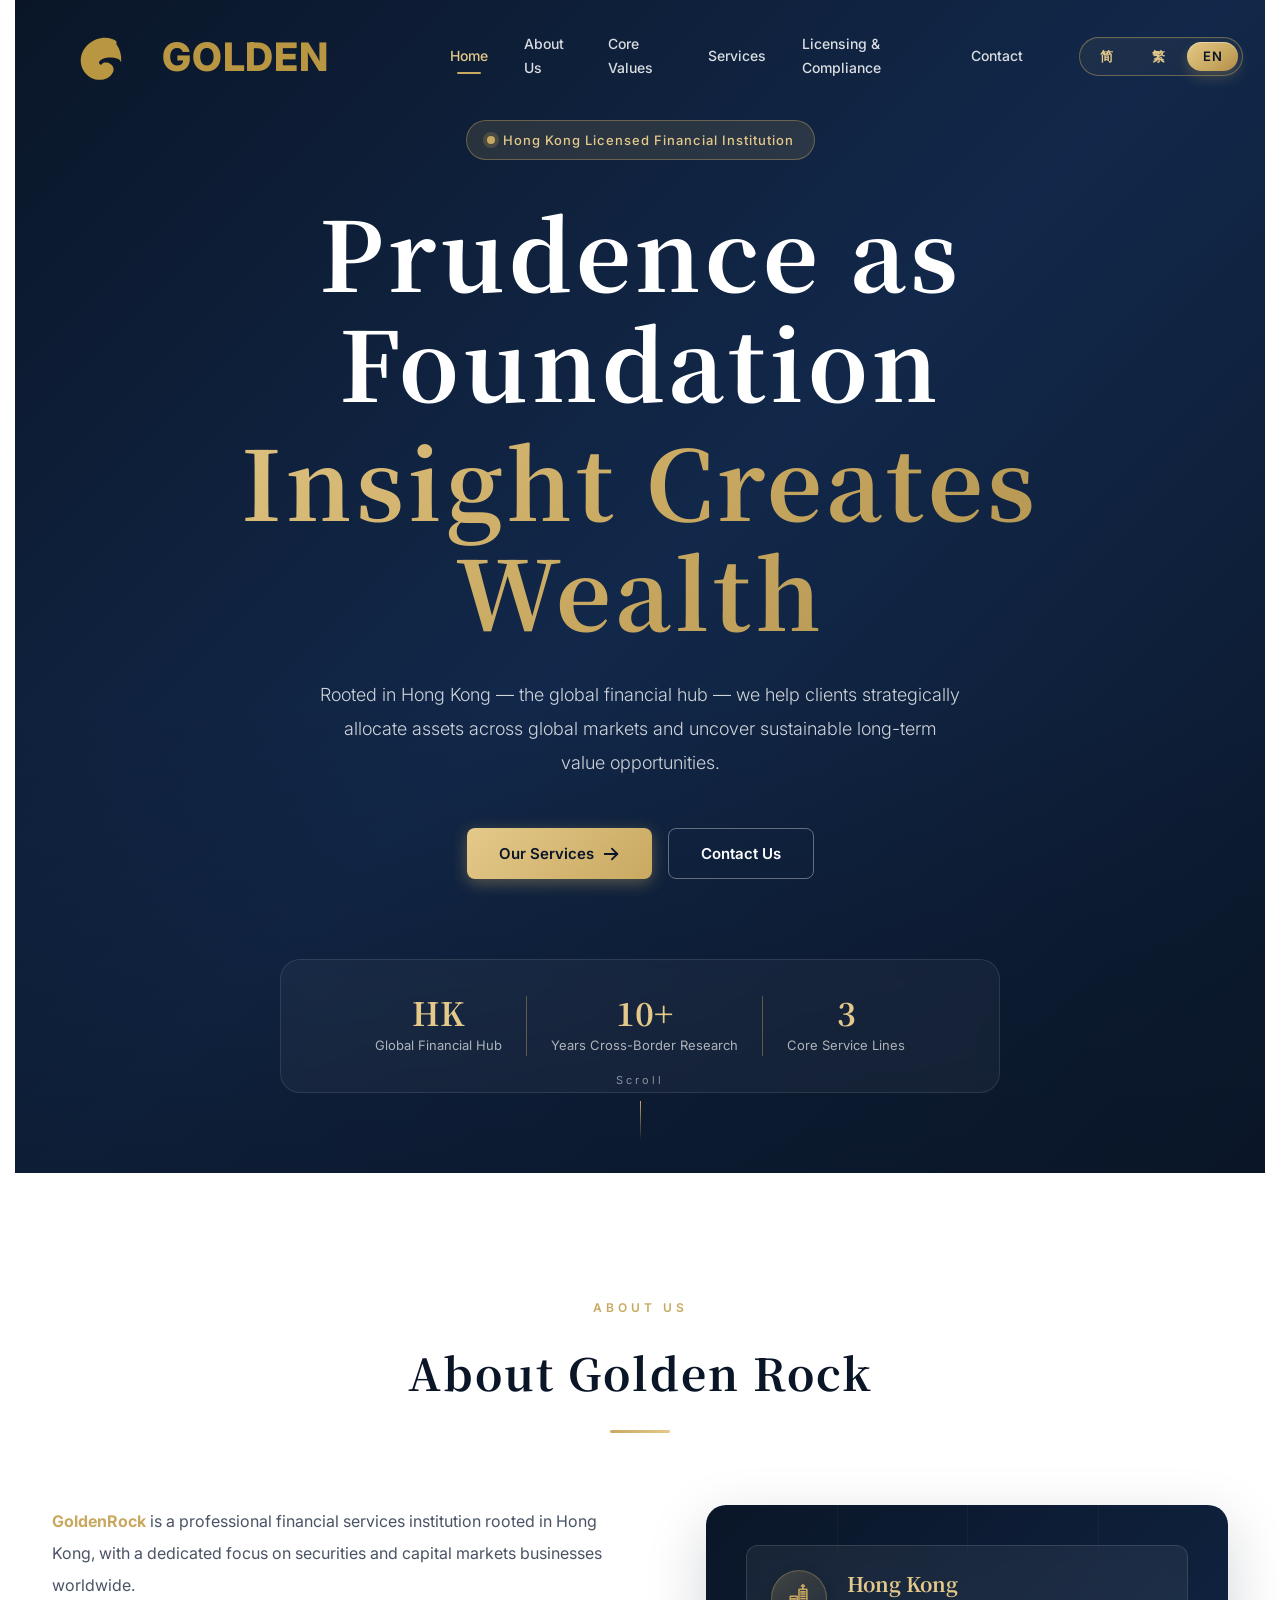
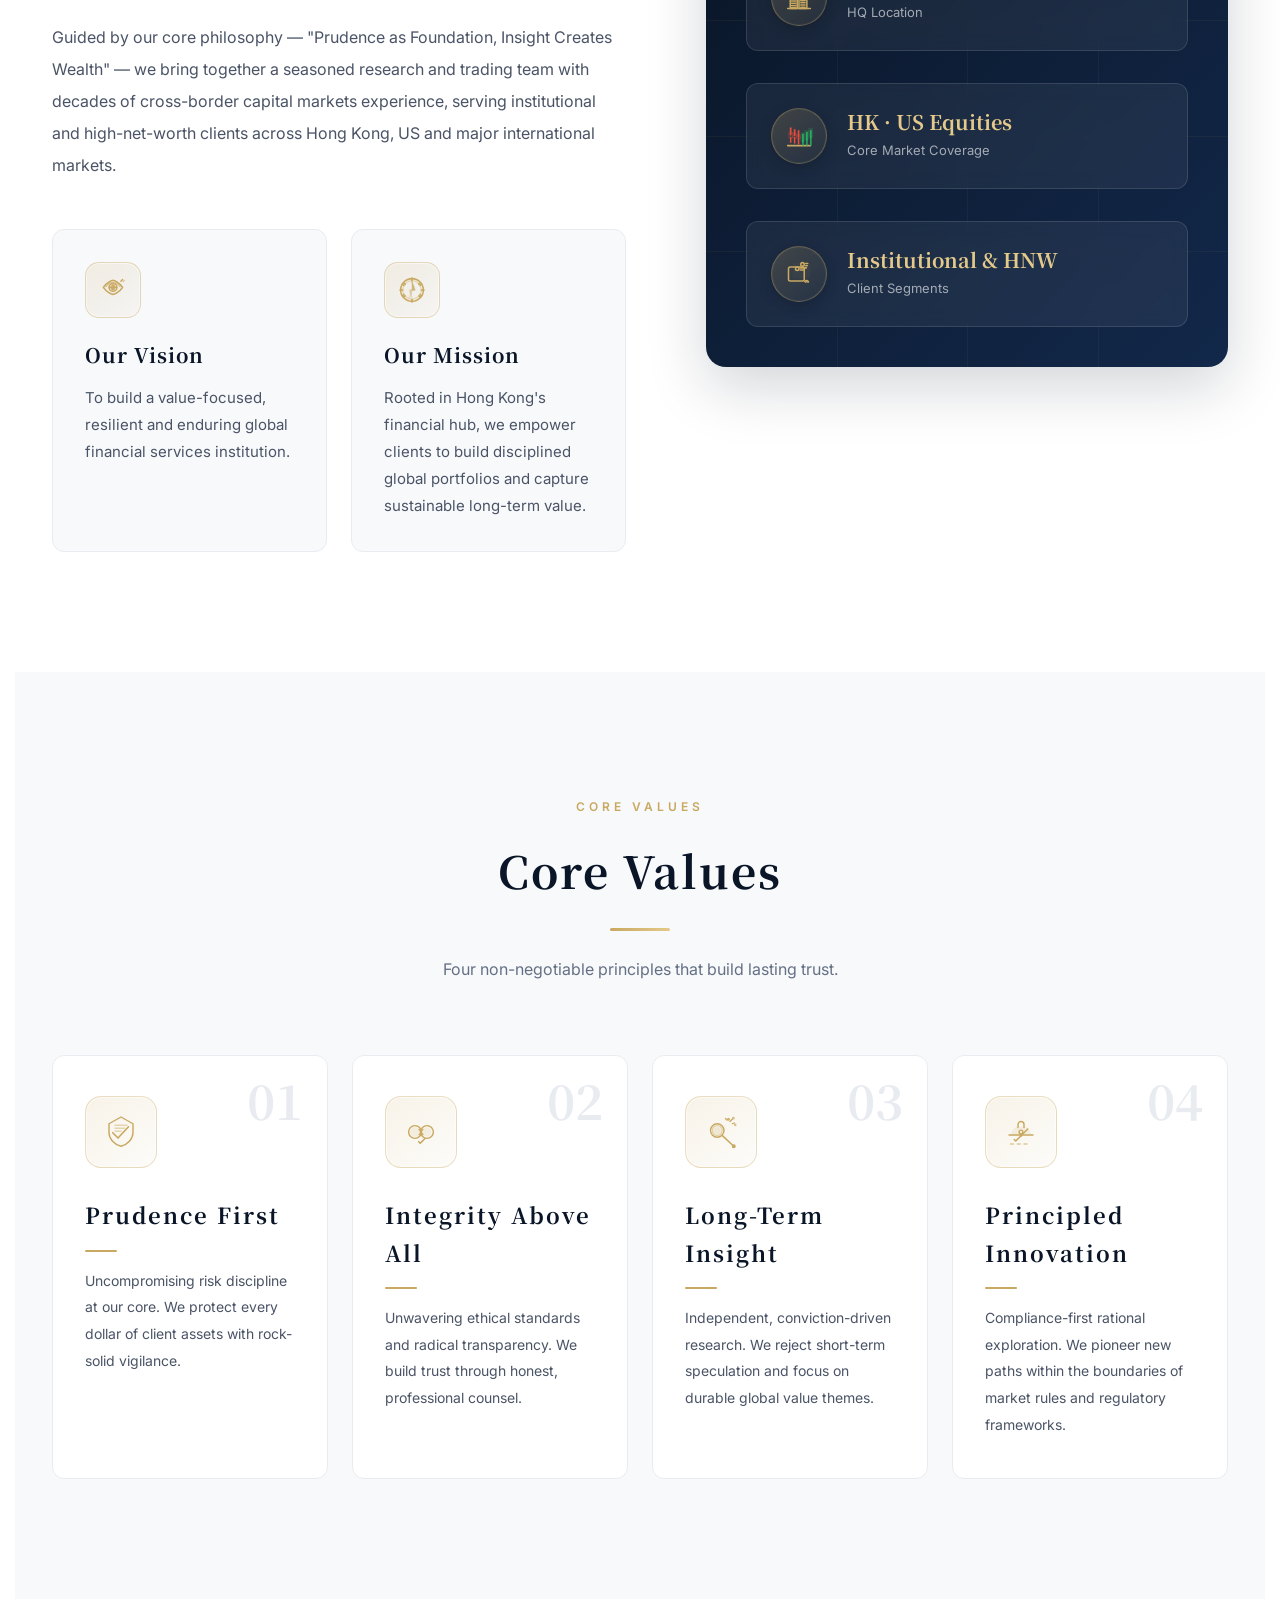
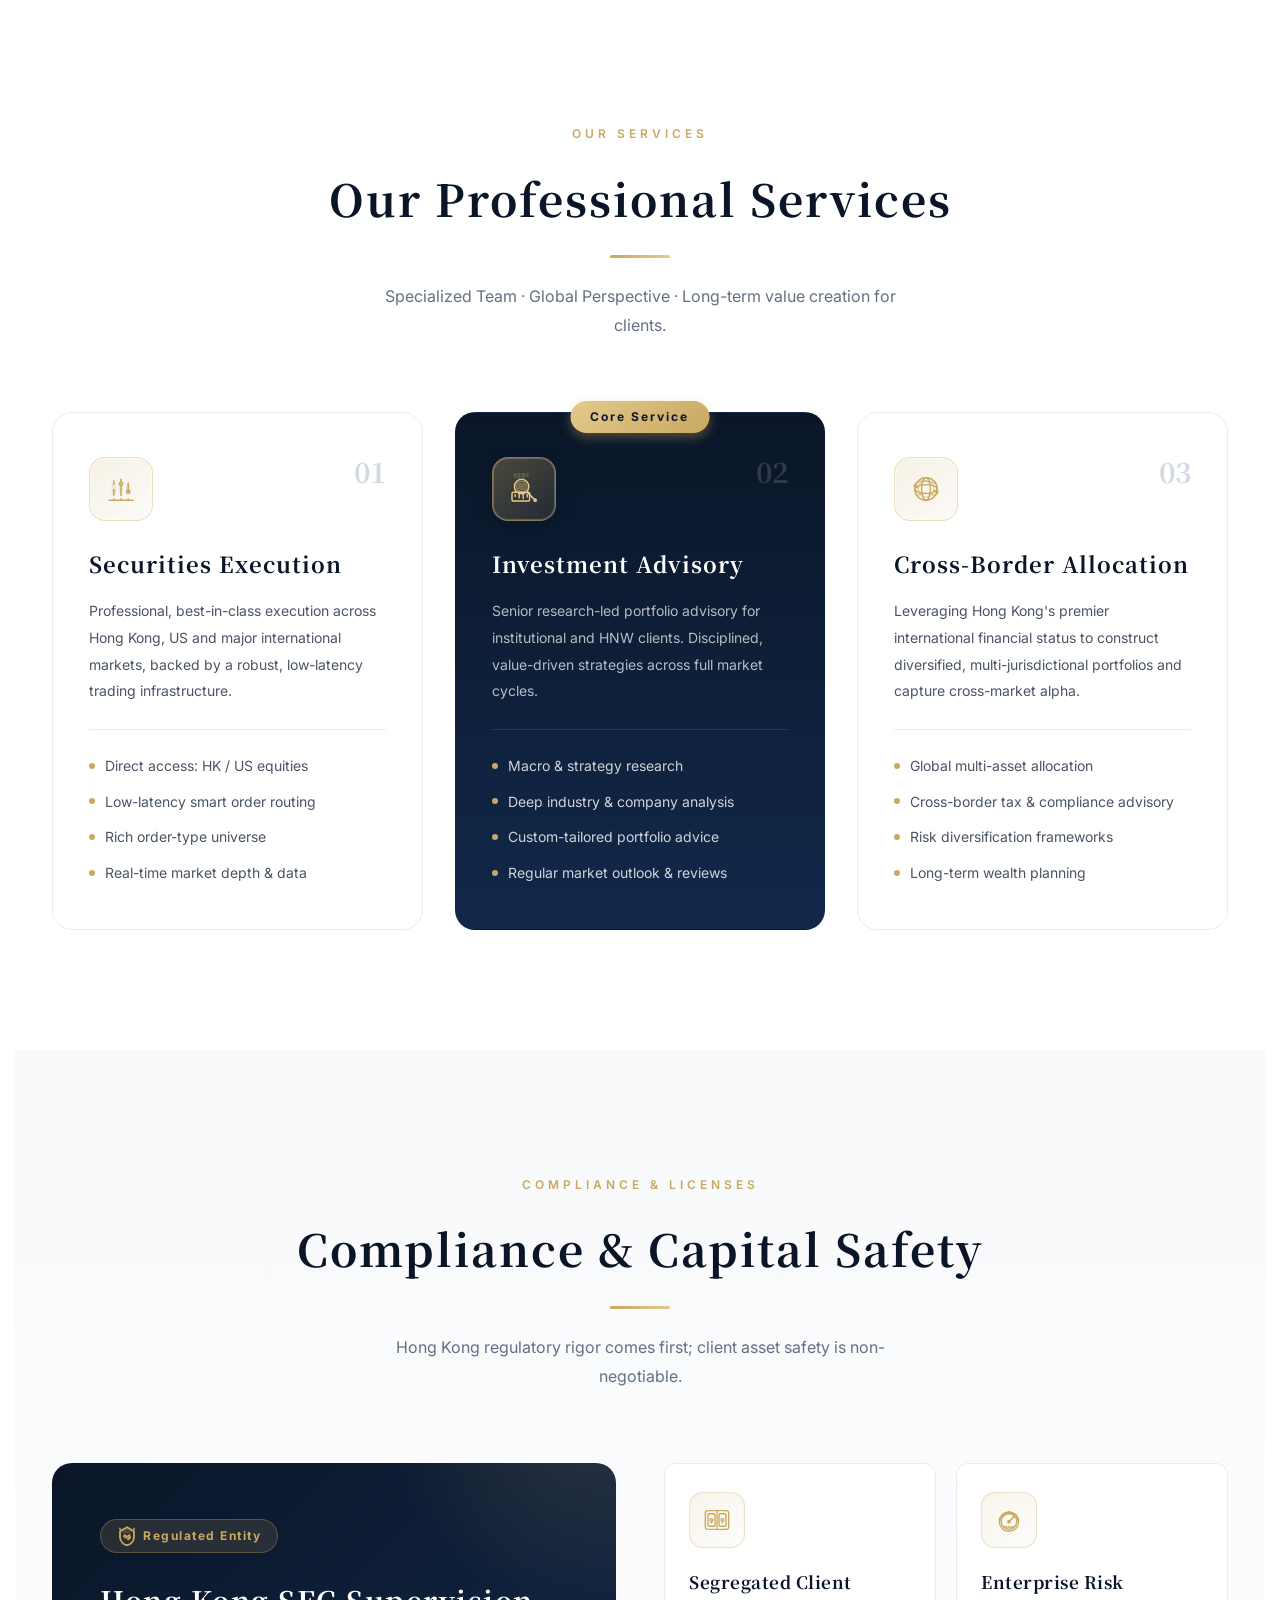
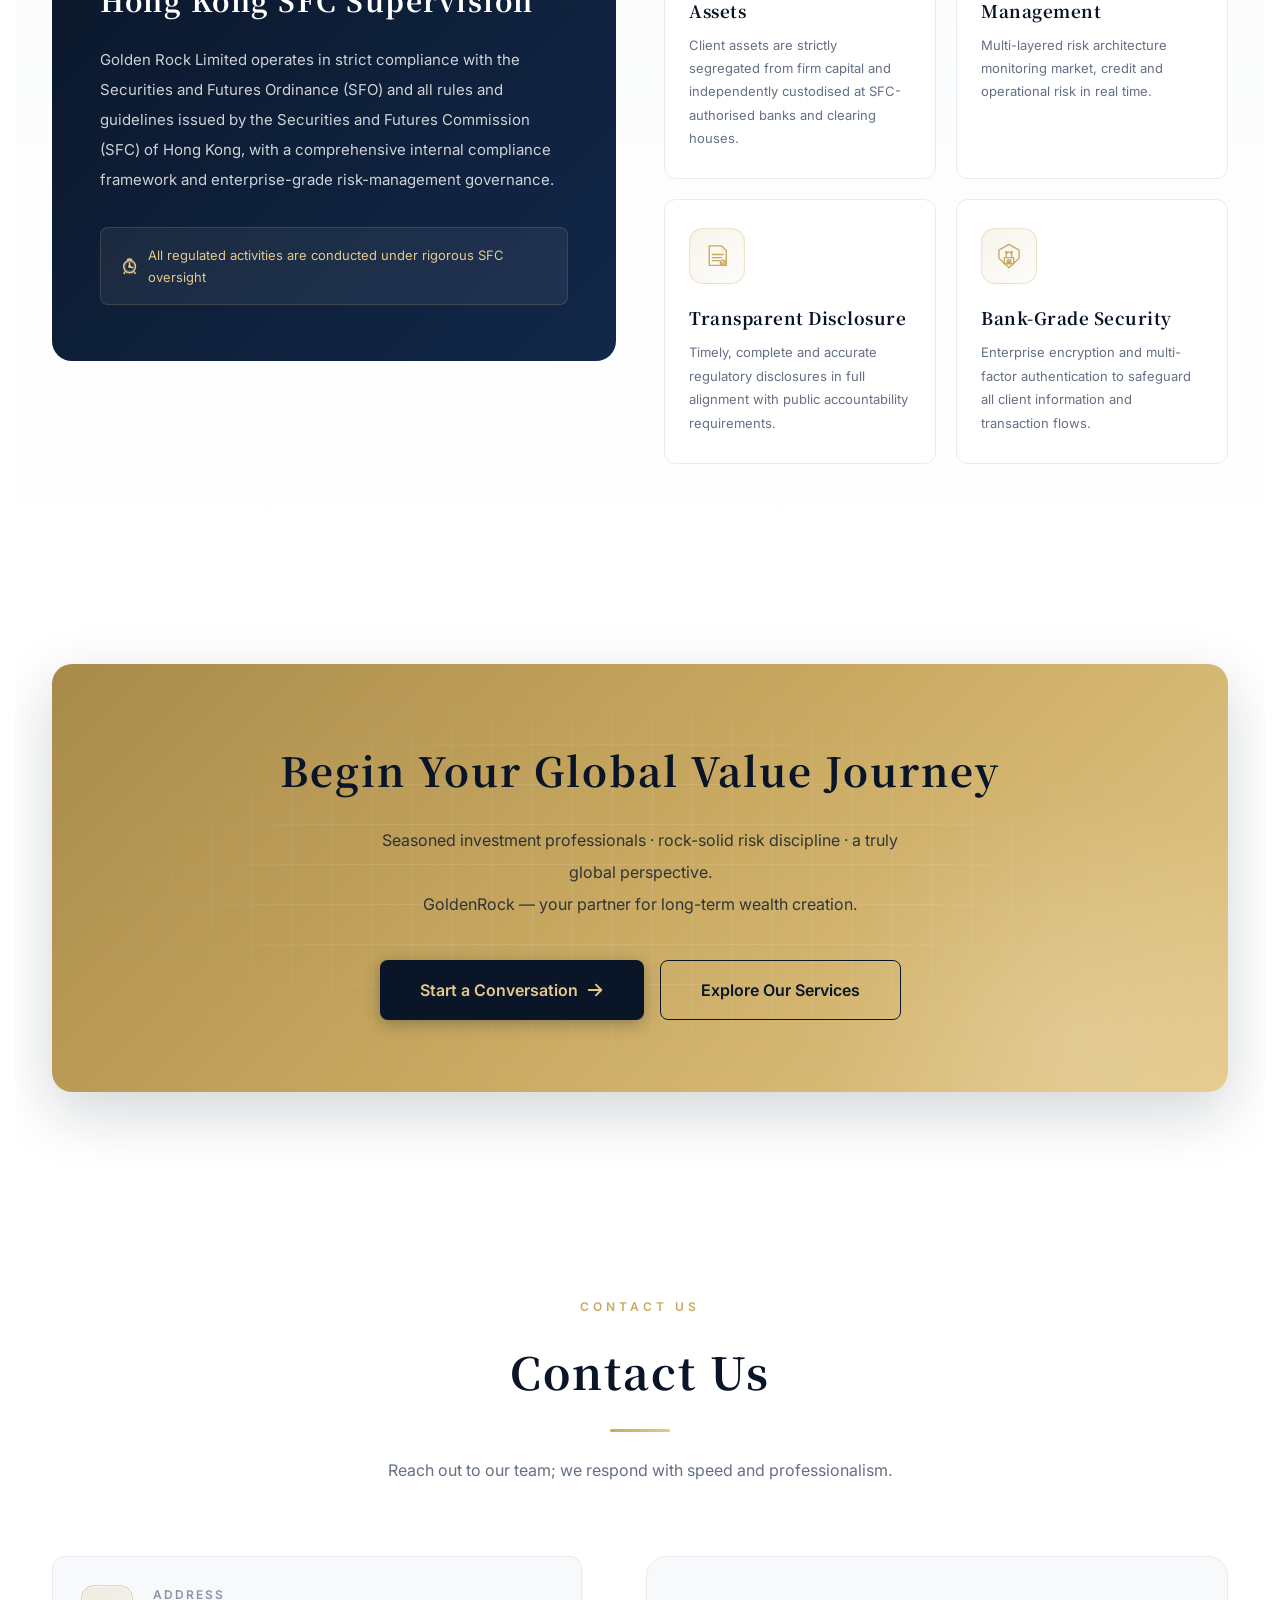
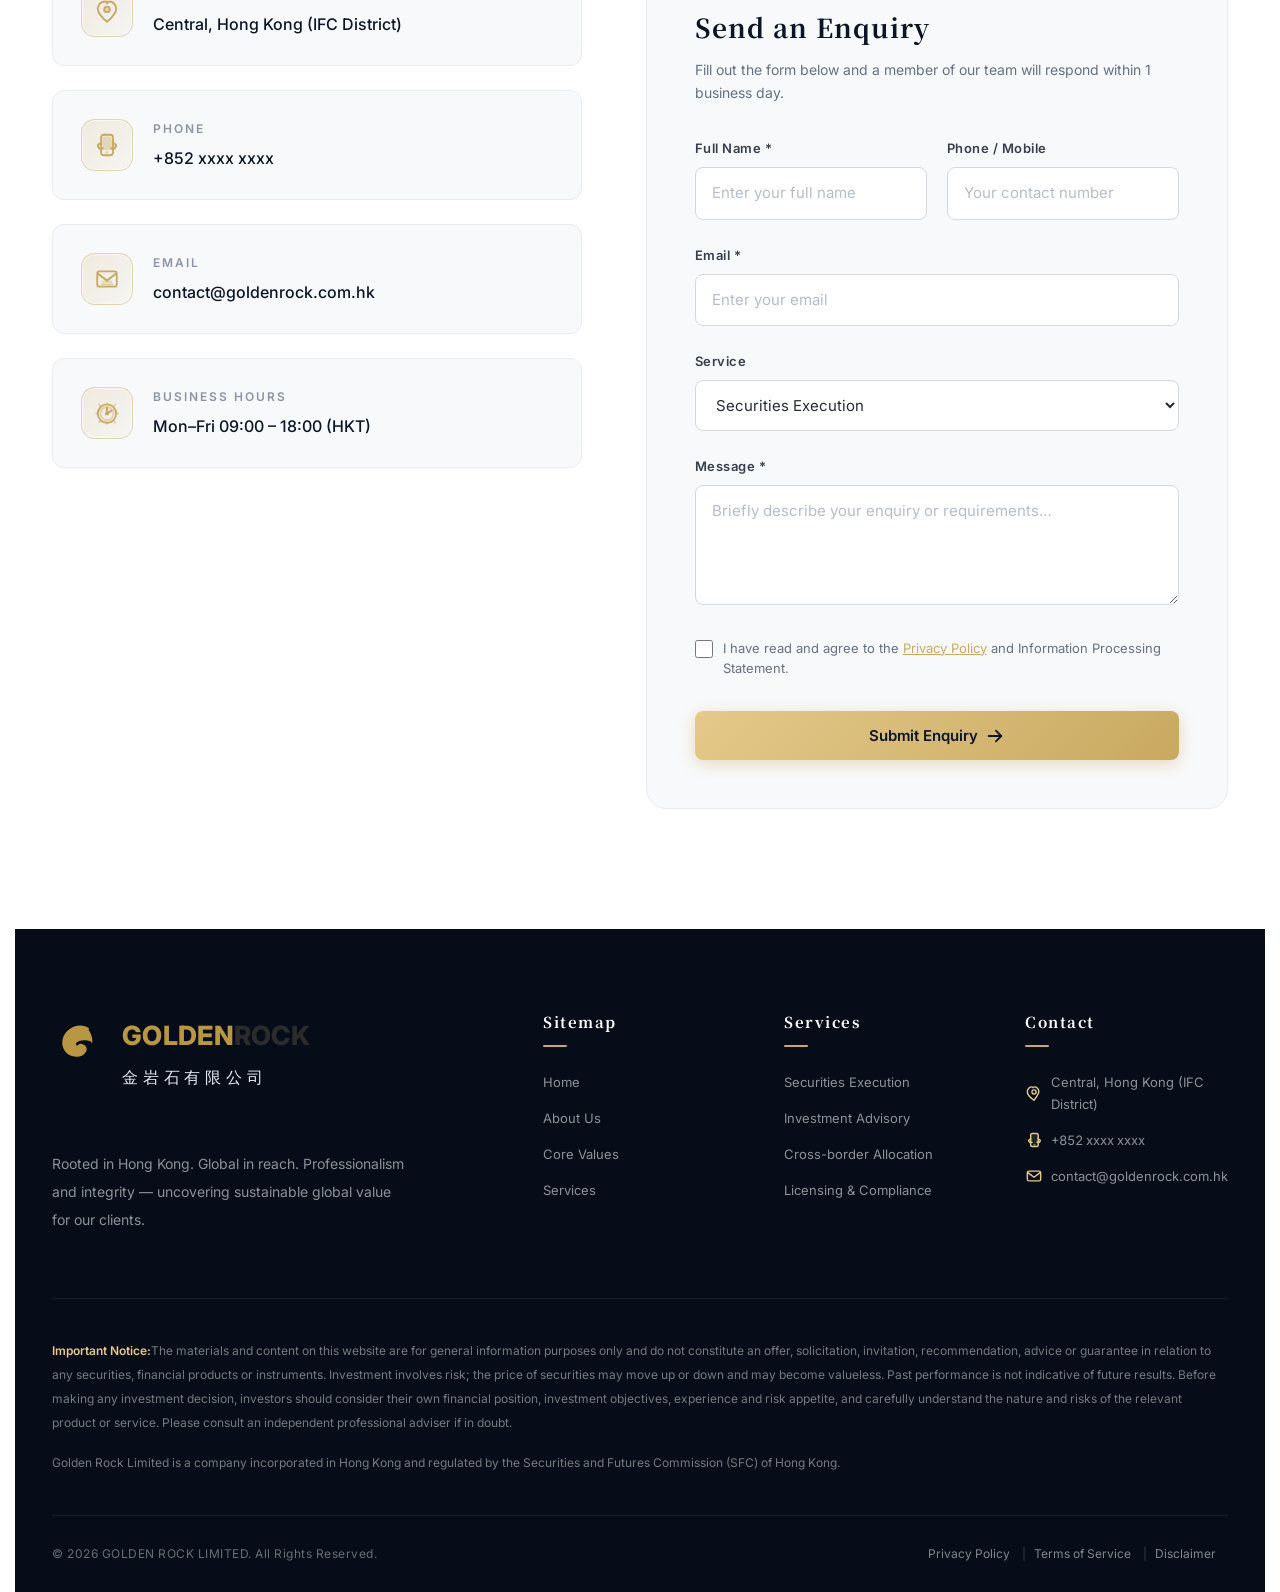
==== commit 0c7cf825: "品牌 Logo 全场景 SVG 设计更新 + DICT_CFG_OVERRIDES 精简；版本 LANGv6a 【Logo 设计变更 config.js】   - 所有 5 场景 Logo 图标（fa" ====
--- a/index.html
+++ b/index.html
@@ -7,7 +7,7 @@
     <meta name="keywords" data-dyn="site.metaKeywords" content="金岩石, GoldenRock, 香港券商, 证券交易, 投资咨询, 跨境资产配置, 港股, 美股">
     <title data-dyn="site.title">金岩石有限公司 | Golden Rock Limited</title>
     <link rel="icon" type="image/svg+xml" data-favicon-slot>
-    <link rel="stylesheet" href="css/style.css?v=LANGv6">
+    <link rel="stylesheet" href="css/style.css?v=LANGv5">
     <link rel="preconnect" href="https://fonts.googleapis.com">
     <link href="https://fonts.googleapis.com/css2?family=Noto+Serif+SC:wght@400;500;600;700&family=Inter:wght@300;400;500;600;700&display=swap" rel="stylesheet">
 </head>
@@ -591,8 +591,8 @@
             <path d="M12 4 L12 2.8 M18.5 5.2 L19.4 4.2 M21 12.5 L22.2 12.5 M18.5 19.8 L19.4 20.8 M12 21 L12 22.2 M5.5 19.8 L4.6 20.8 M3 12.5 L1.8 12.5 M5.5 5.2 L4.6 4.2" stroke-width="1.3" opacity="0.65"/>
         </svg>
     </template>
-    <script src="js/i18n.js?v=LANGv6"></script>
-    <script src="config.js?v=LANGv6"></script>
-    <script src="js/main.js?v=LANGv6"></script>
+    <script src="js/i18n.js?v=LANGv5"></script>
+    <script src="config.js?v=LANGv5"></script>
+    <script src="js/main.js?v=LANGv5"></script>
 </body>
 </html>
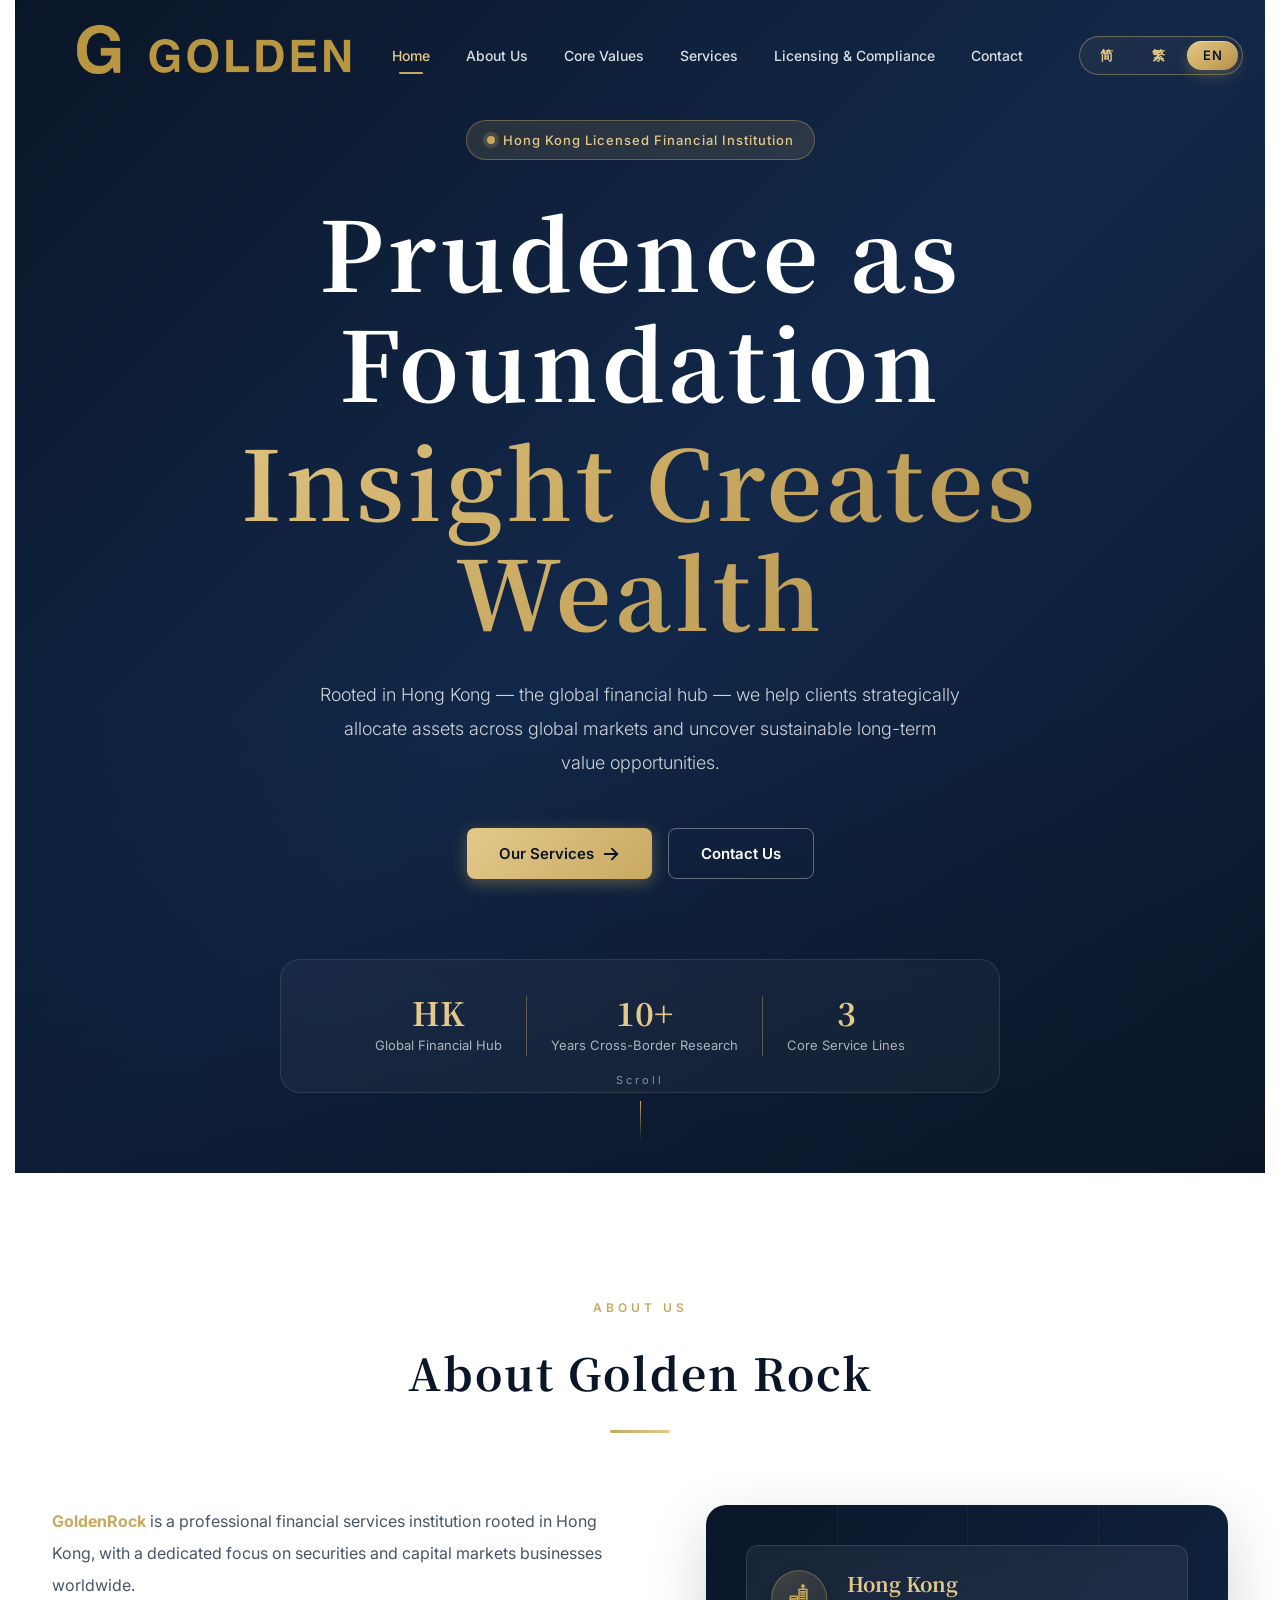
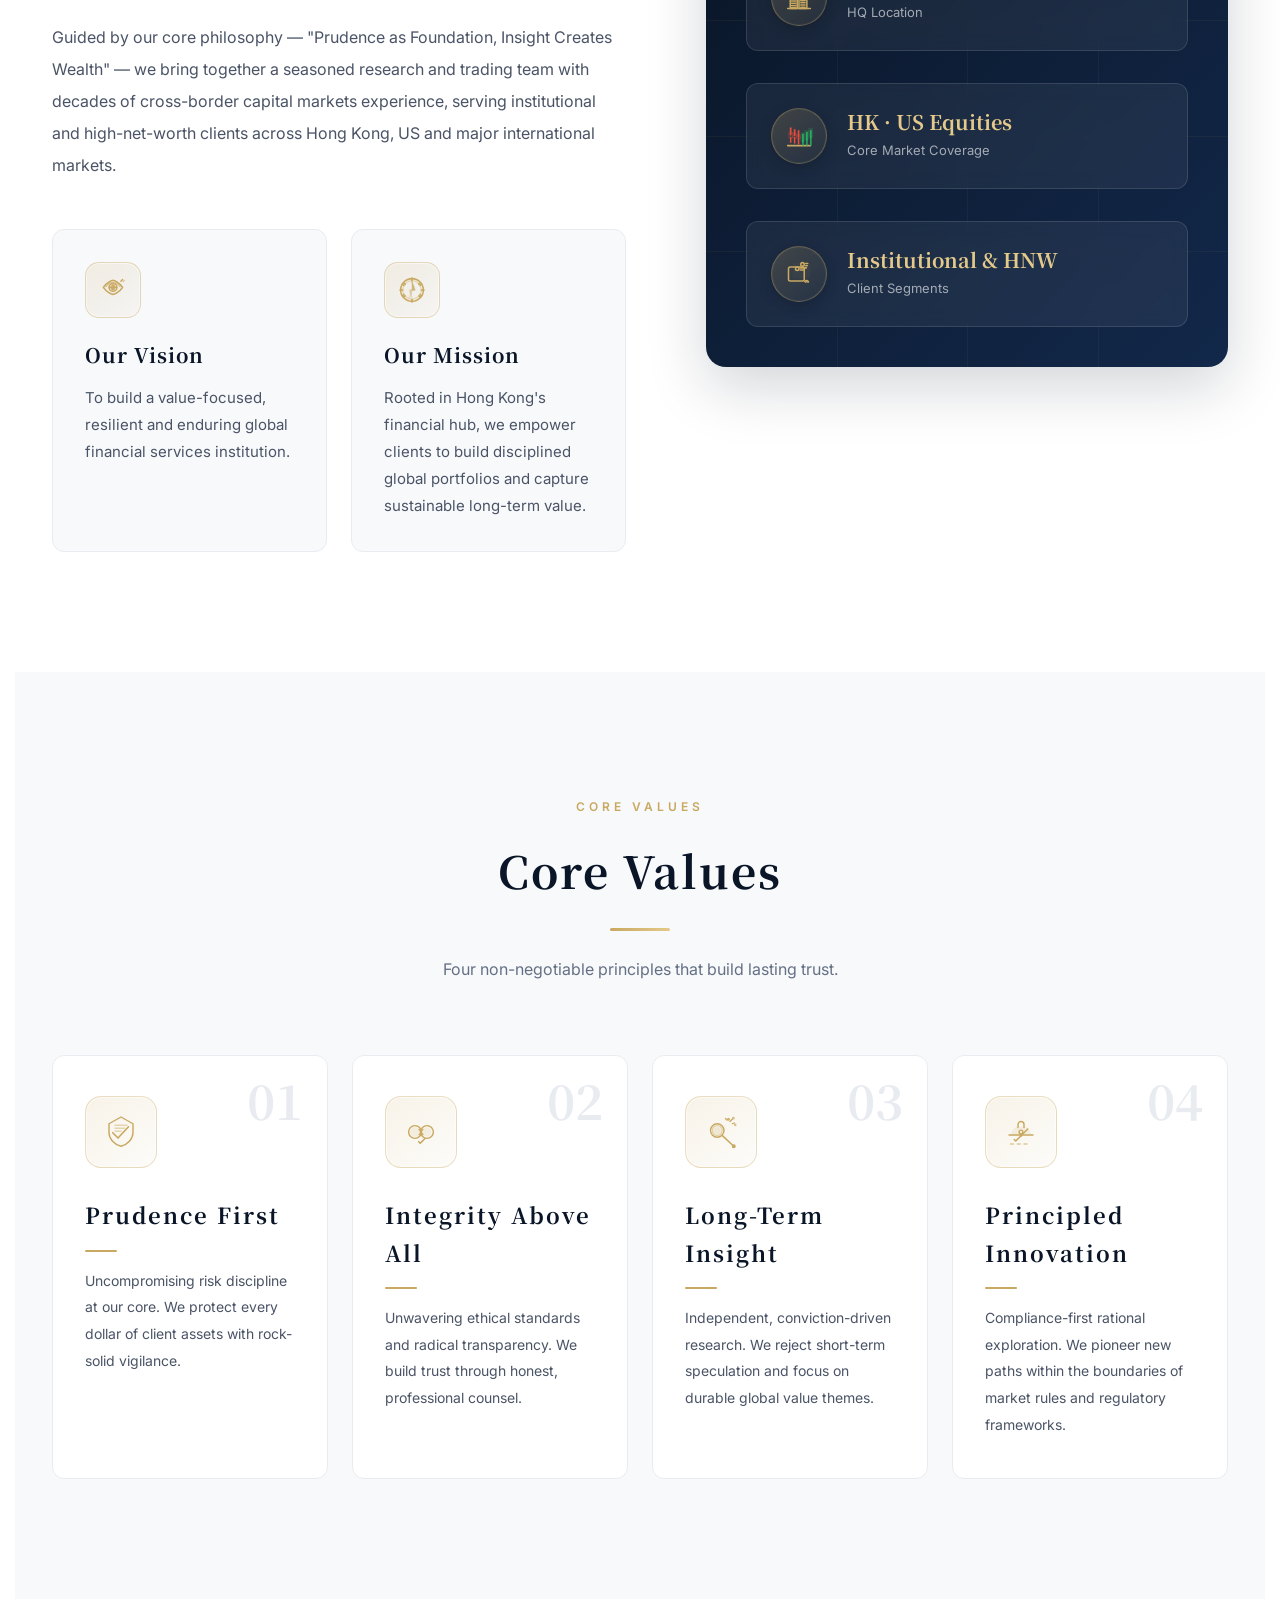
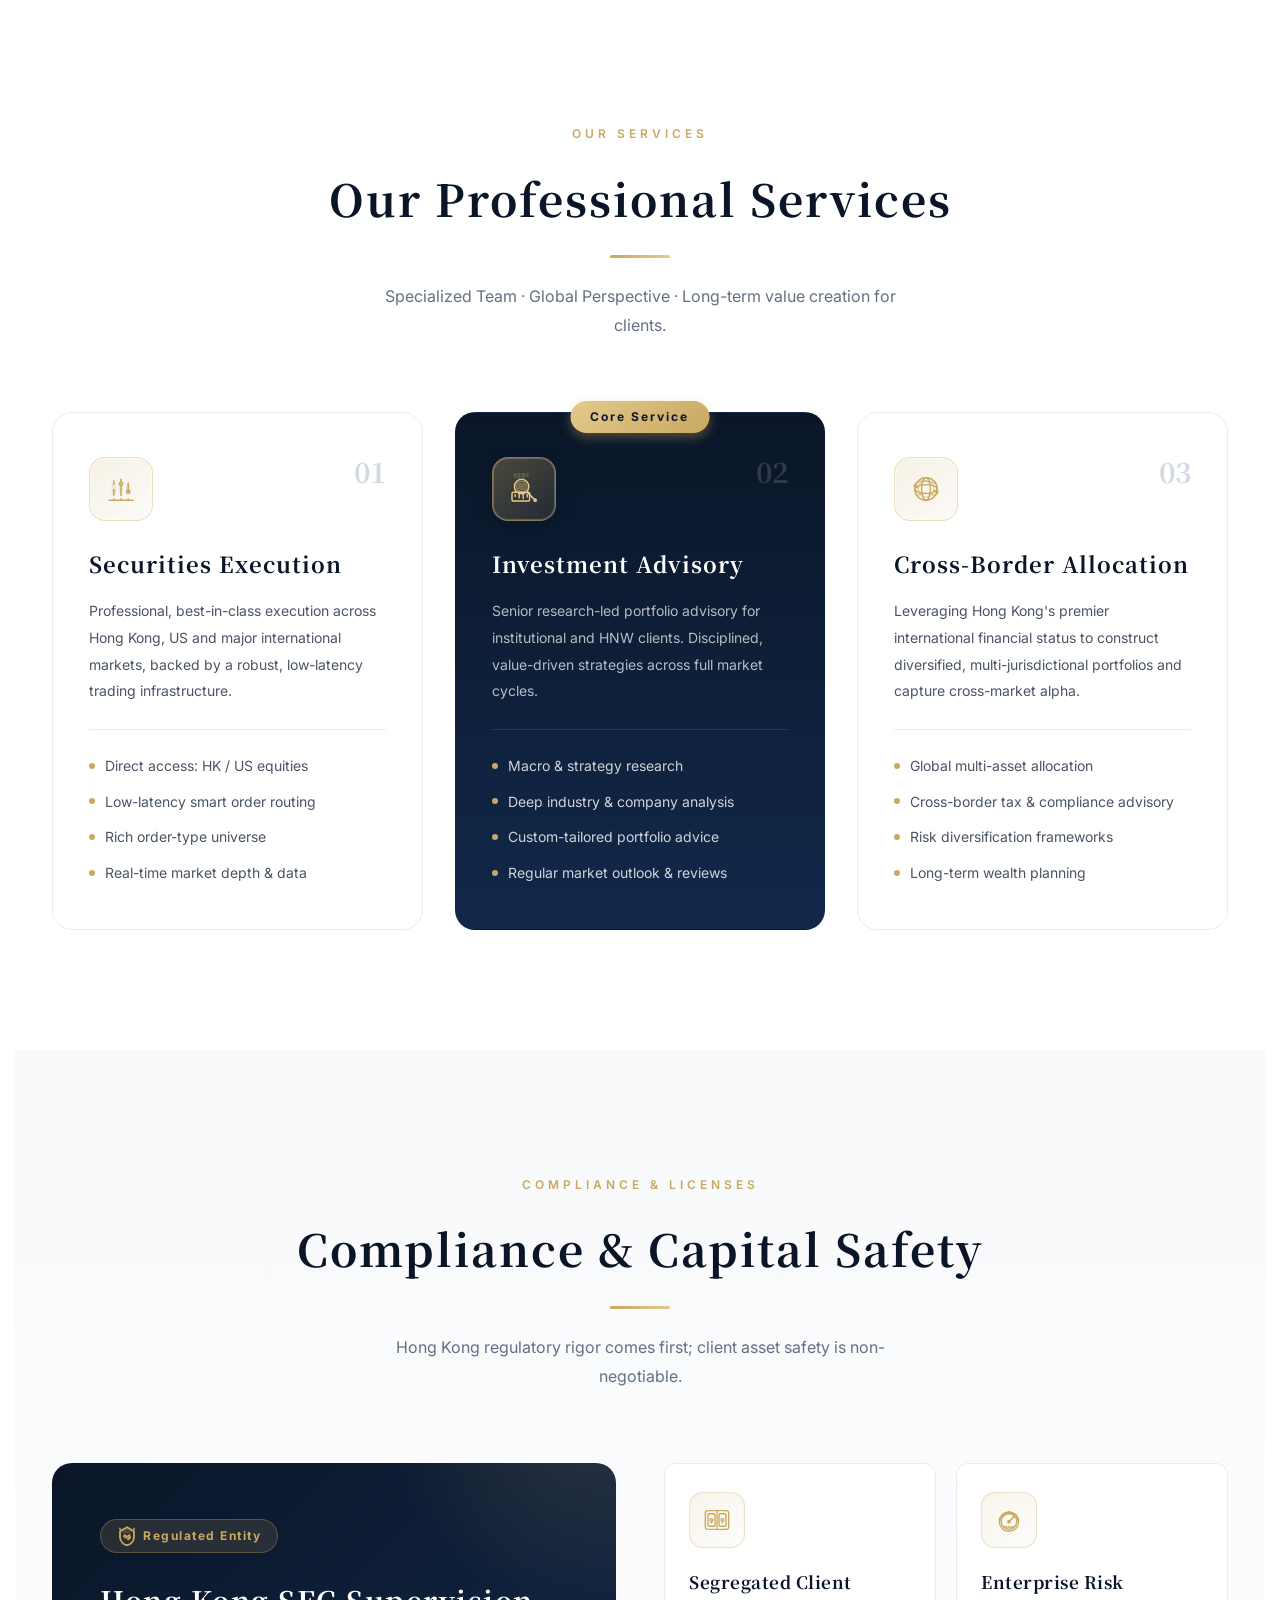
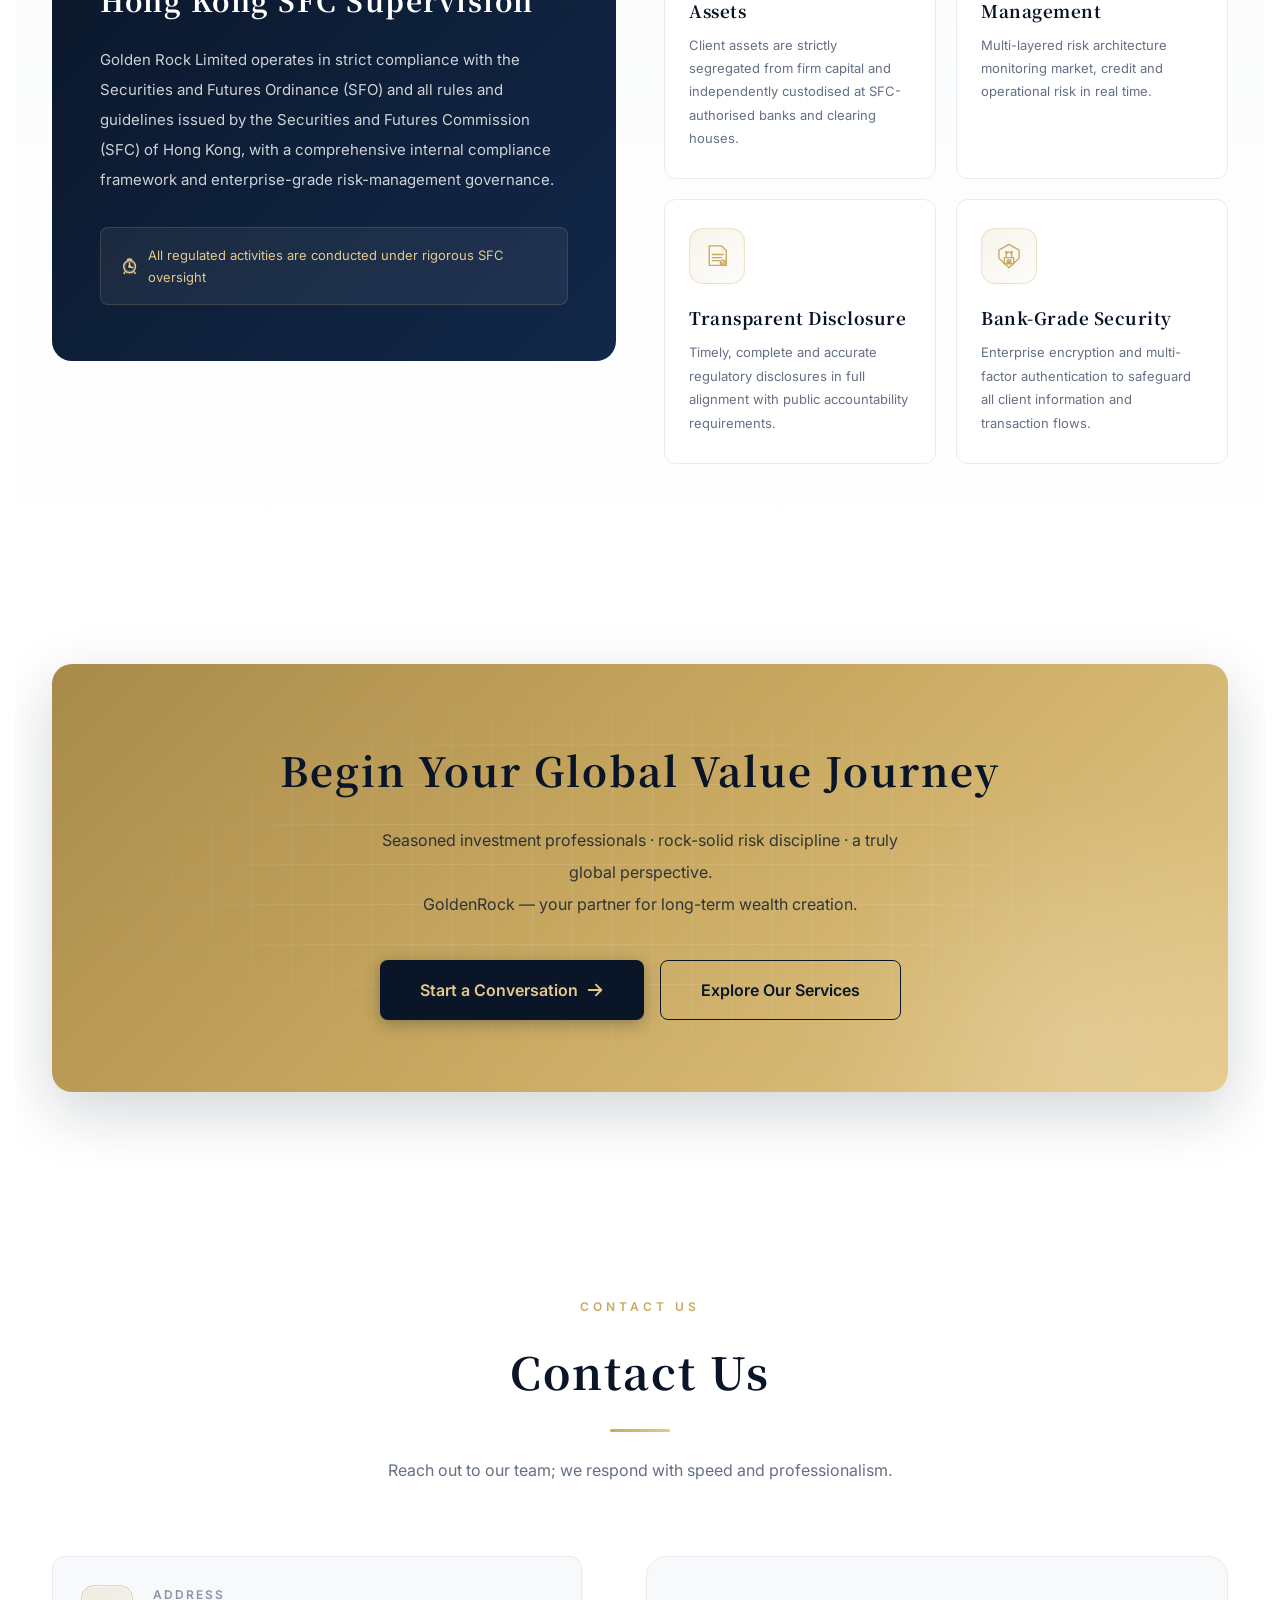
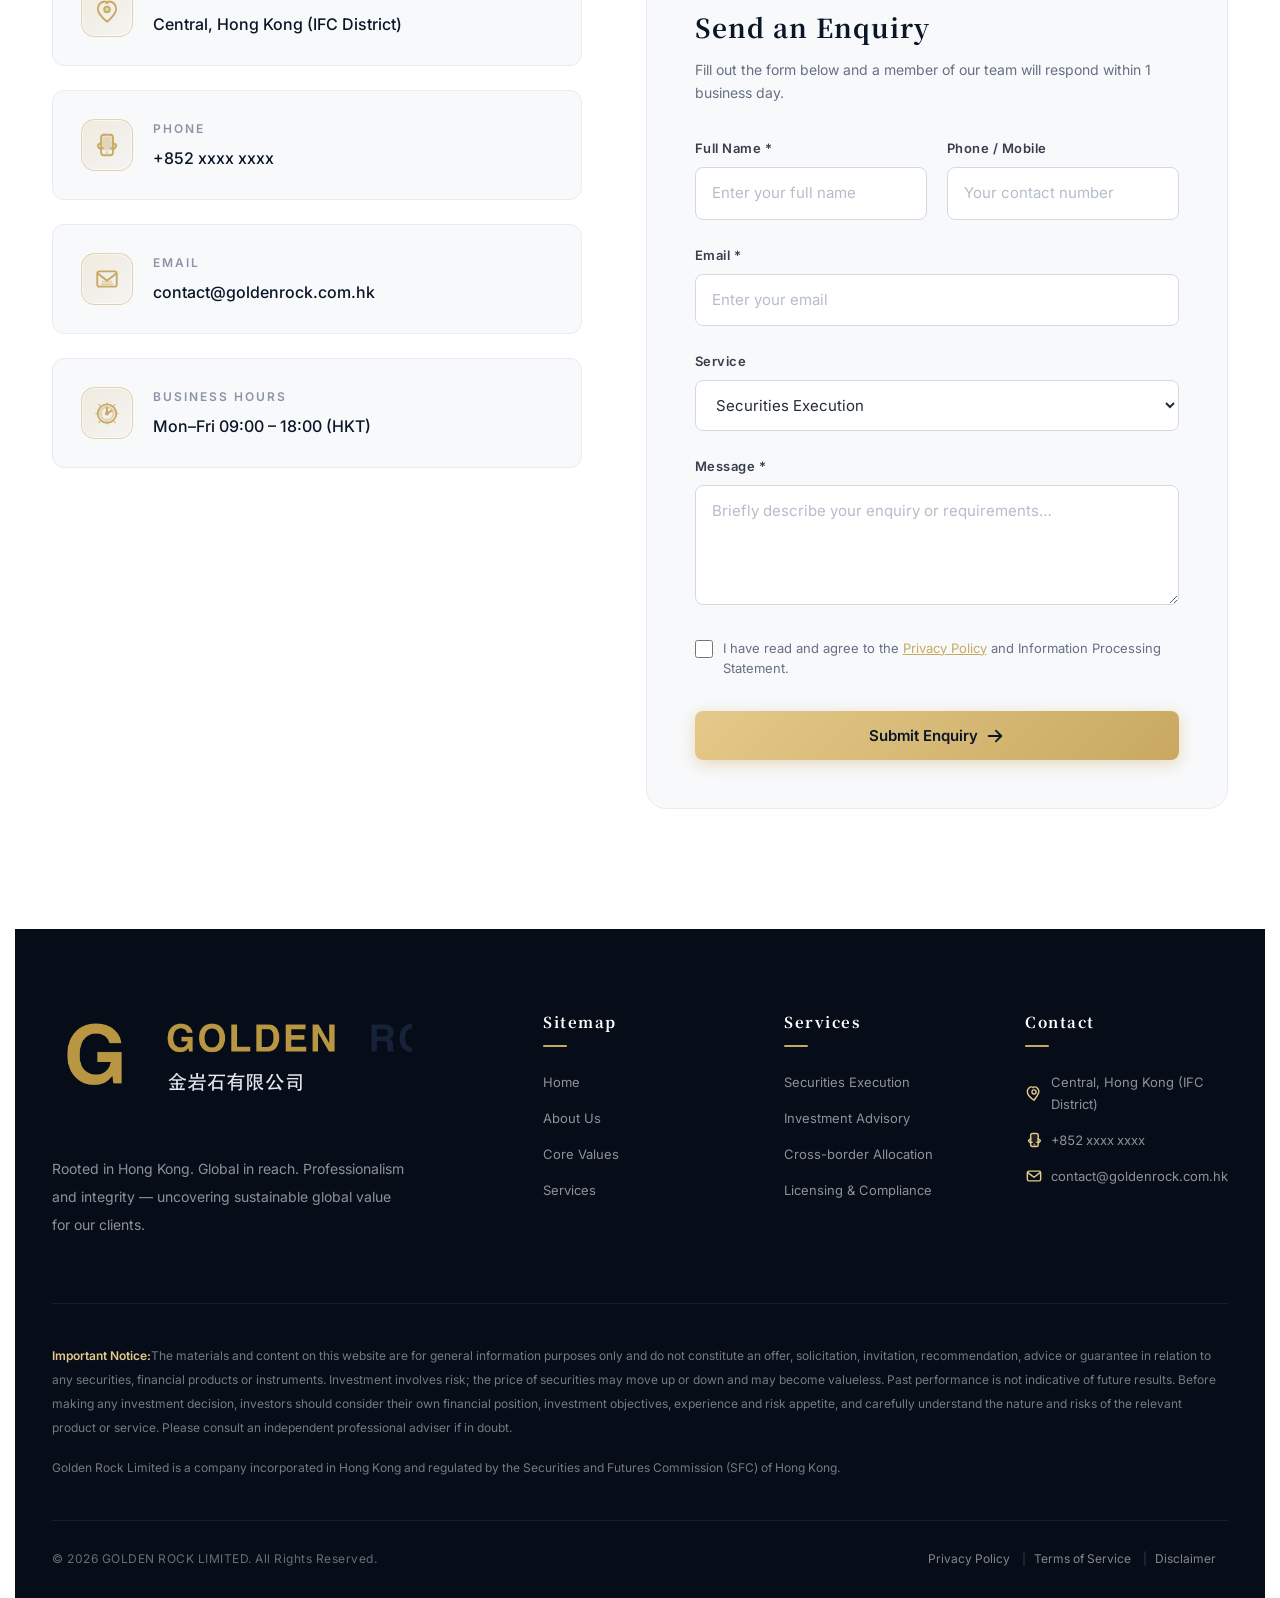
==== commit 7ed2d156: "场景1 Header / 场景2 Footer（以及登录/图标/Favicon）默认使用原图风格 PNG：金色 G 图标 + GOLDEN 英文横排，不再做 SVG 路径转换；版本 LANGv8 【变" ====
--- a/index.html
+++ b/index.html
@@ -7,7 +7,7 @@
     <meta name="keywords" data-dyn="site.metaKeywords" content="金岩石, GoldenRock, 香港券商, 证券交易, 投资咨询, 跨境资产配置, 港股, 美股">
     <title data-dyn="site.title">金岩石有限公司 | Golden Rock Limited</title>
     <link rel="icon" type="image/svg+xml" data-favicon-slot>
-    <link rel="stylesheet" href="css/style.css?v=LANGv5">
+    <link rel="stylesheet" href="css/style.css?v=LANGv8">
     <link rel="preconnect" href="https://fonts.googleapis.com">
     <link href="https://fonts.googleapis.com/css2?family=Noto+Serif+SC:wght@400;500;600;700&family=Inter:wght@300;400;500;600;700&display=swap" rel="stylesheet">
 </head>
@@ -591,8 +591,8 @@
             <path d="M12 4 L12 2.8 M18.5 5.2 L19.4 4.2 M21 12.5 L22.2 12.5 M18.5 19.8 L19.4 20.8 M12 21 L12 22.2 M5.5 19.8 L4.6 20.8 M3 12.5 L1.8 12.5 M5.5 5.2 L4.6 4.2" stroke-width="1.3" opacity="0.65"/>
         </svg>
     </template>
-    <script src="js/i18n.js?v=LANGv5"></script>
-    <script src="config.js?v=LANGv5"></script>
-    <script src="js/main.js?v=LANGv5"></script>
+    <script src="js/i18n.js?v=LANGv8"></script>
+    <script src="config.js?v=LANGv8"></script>
+    <script src="js/main.js?v=LANGv8"></script>
 </body>
 </html>
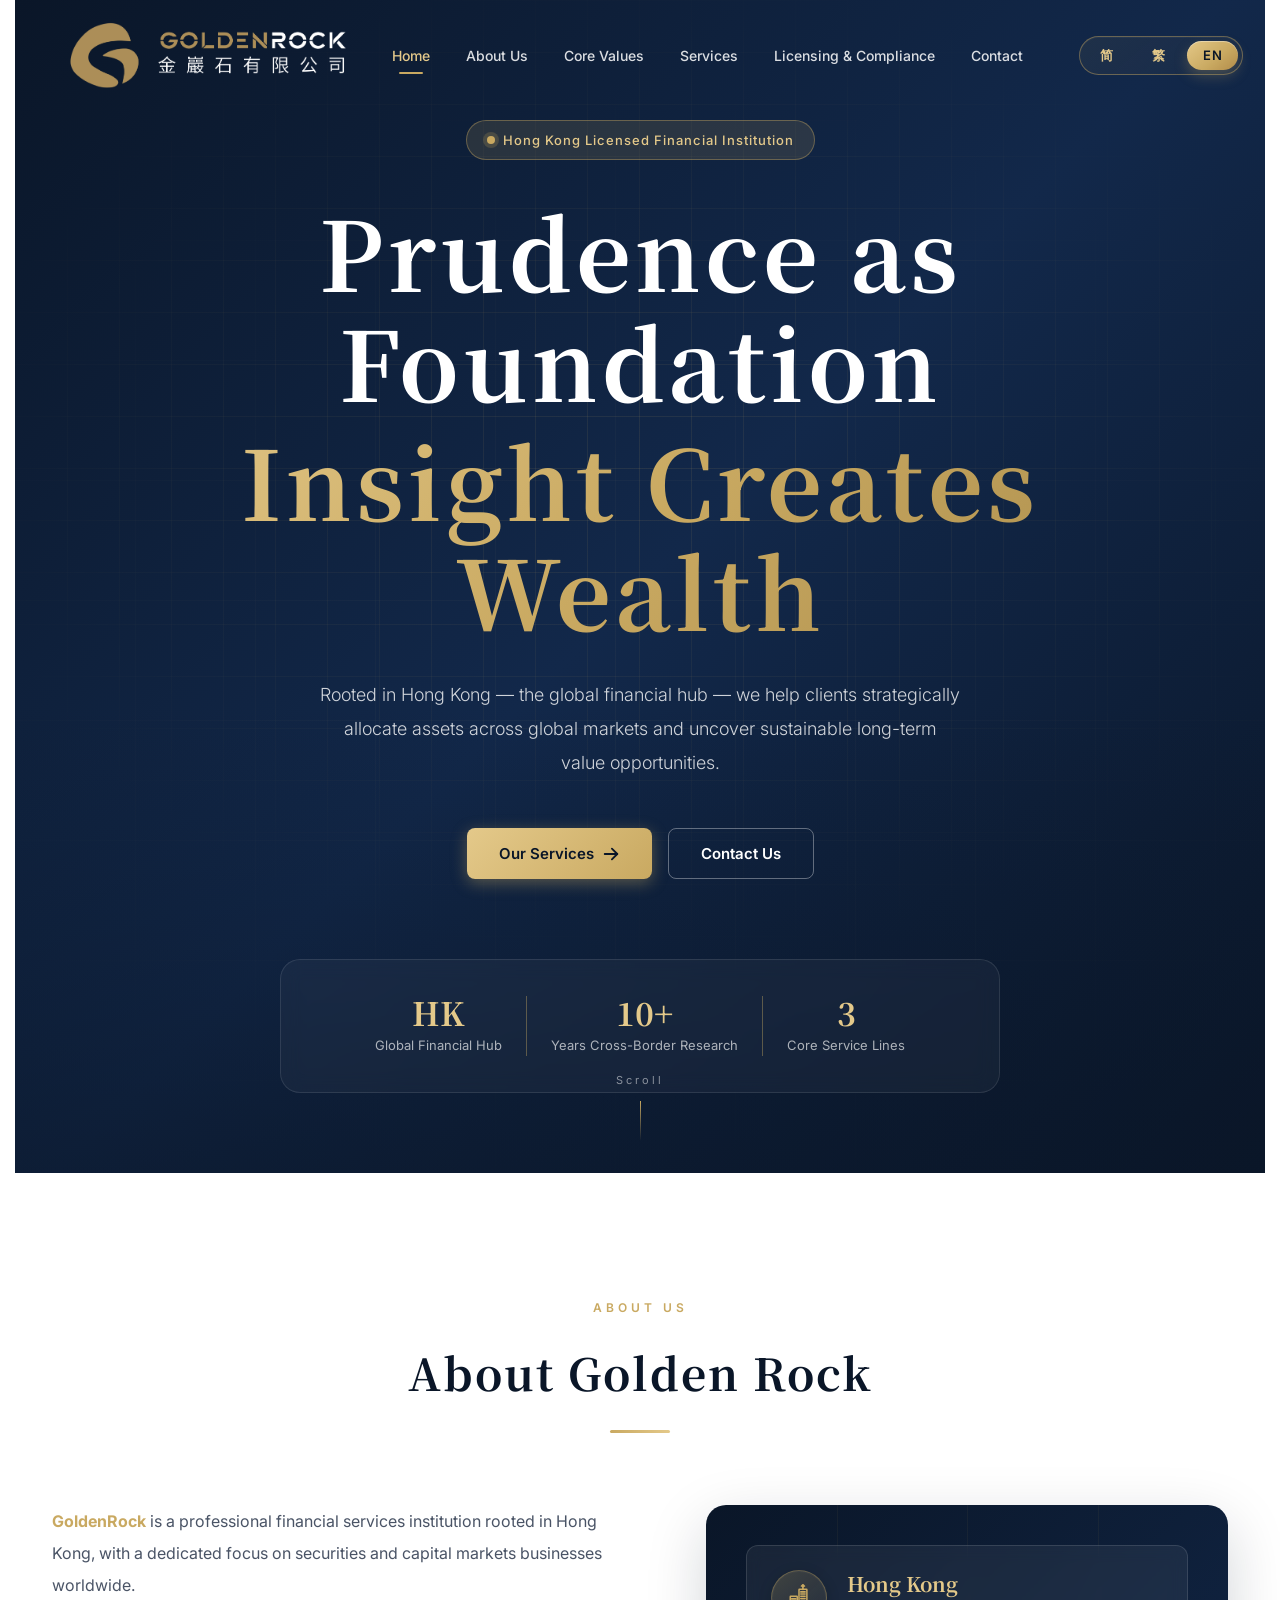
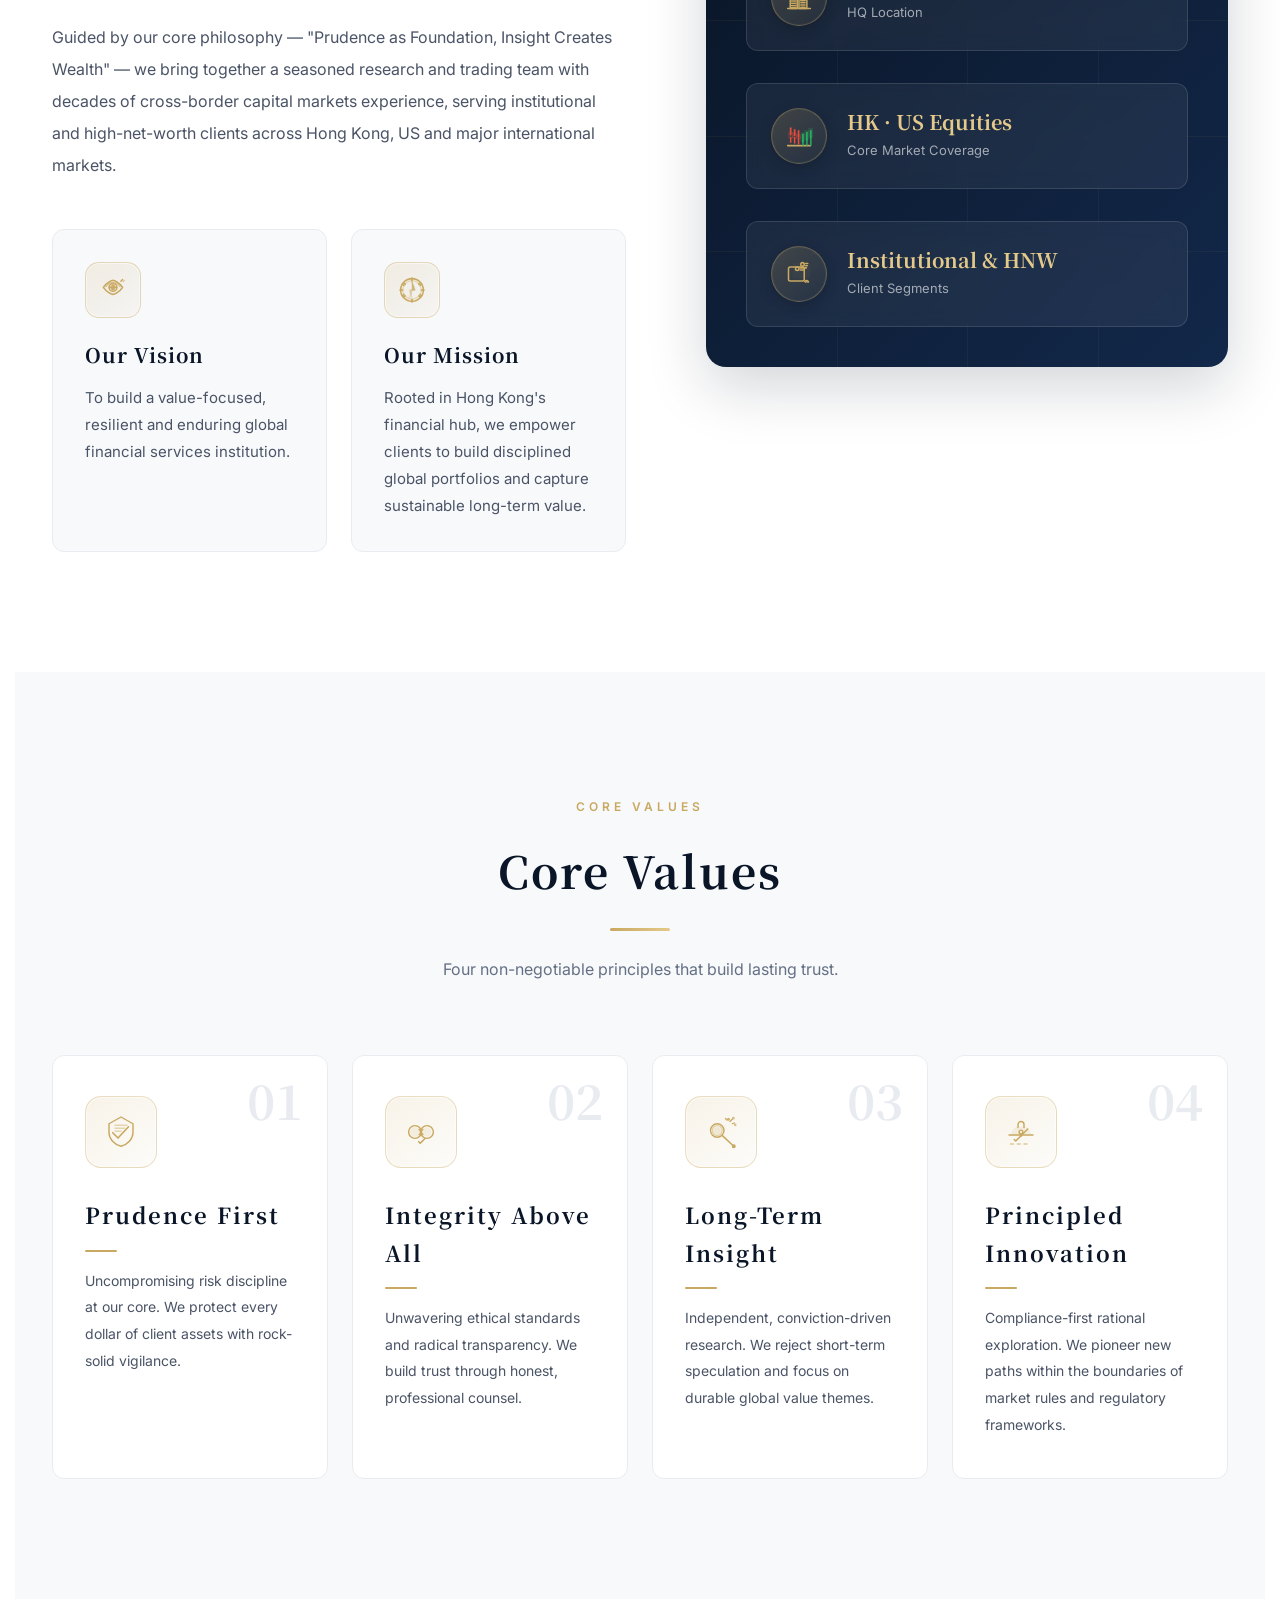
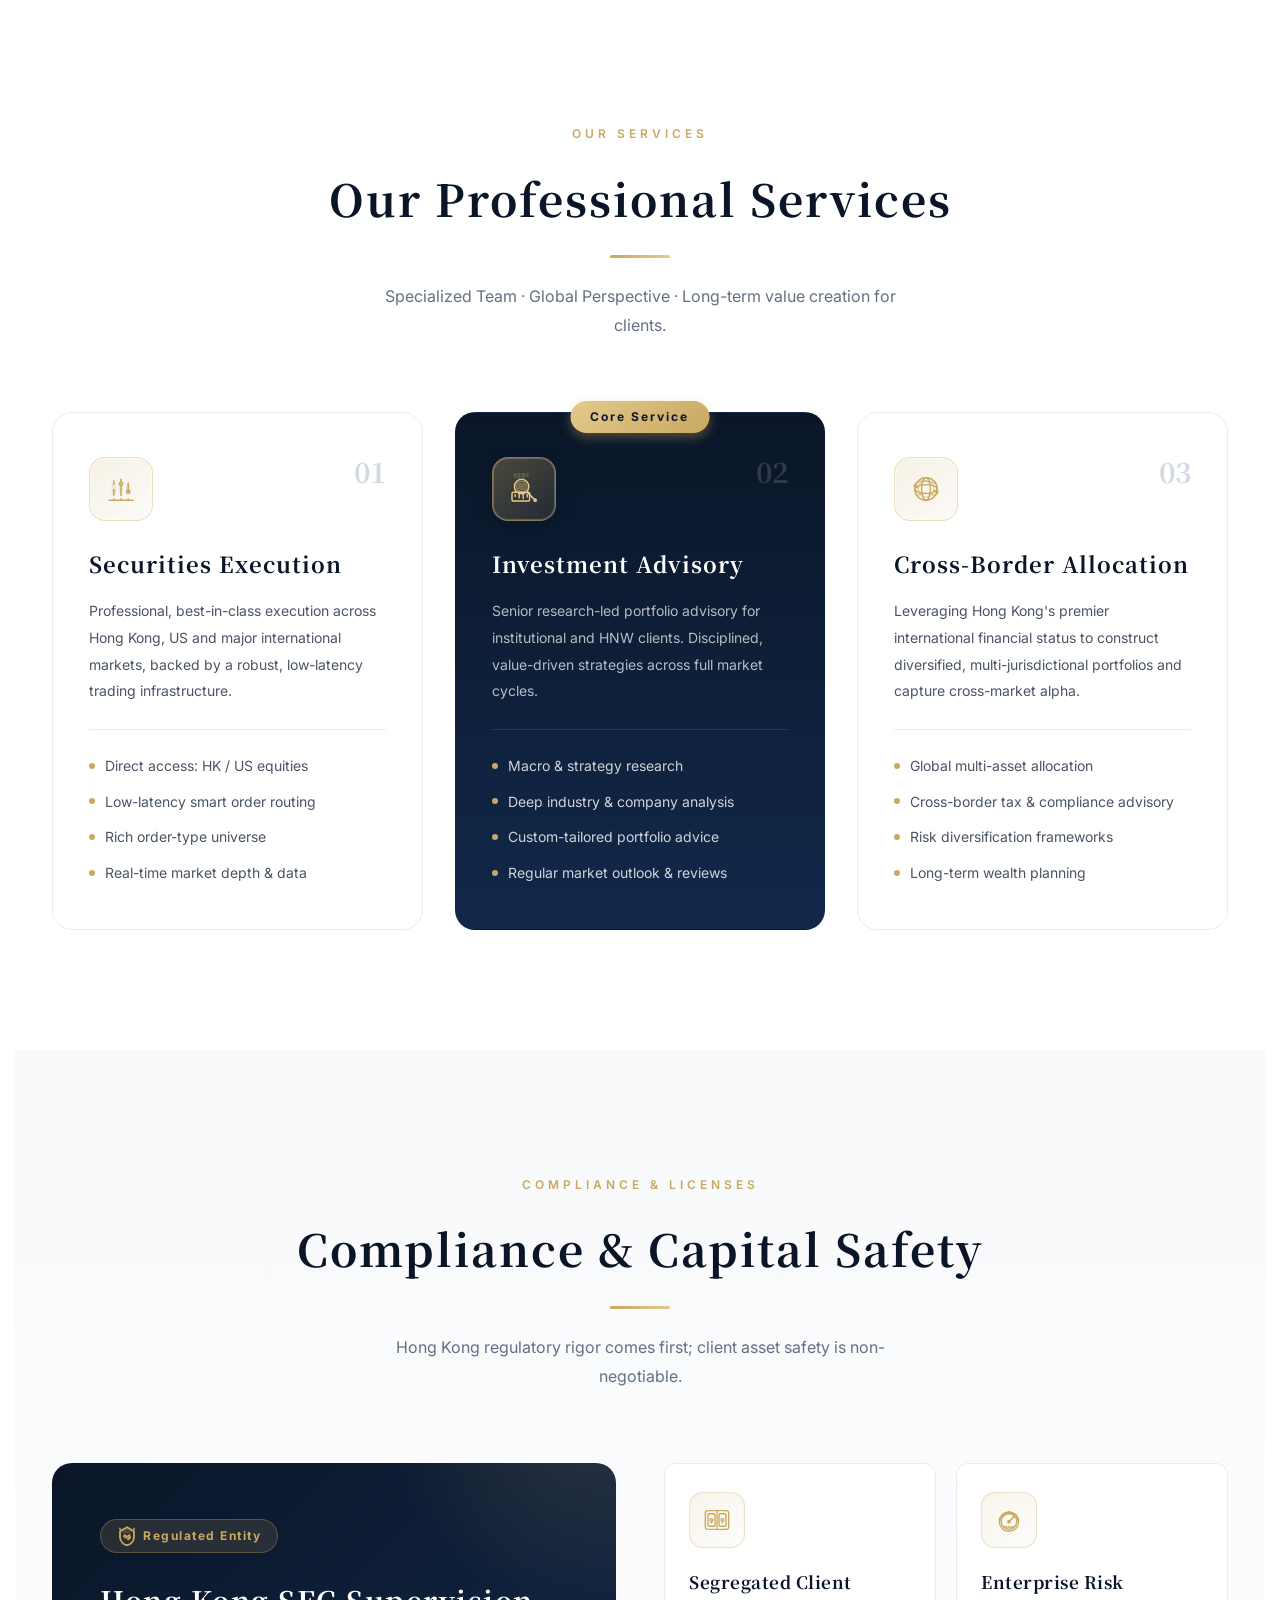
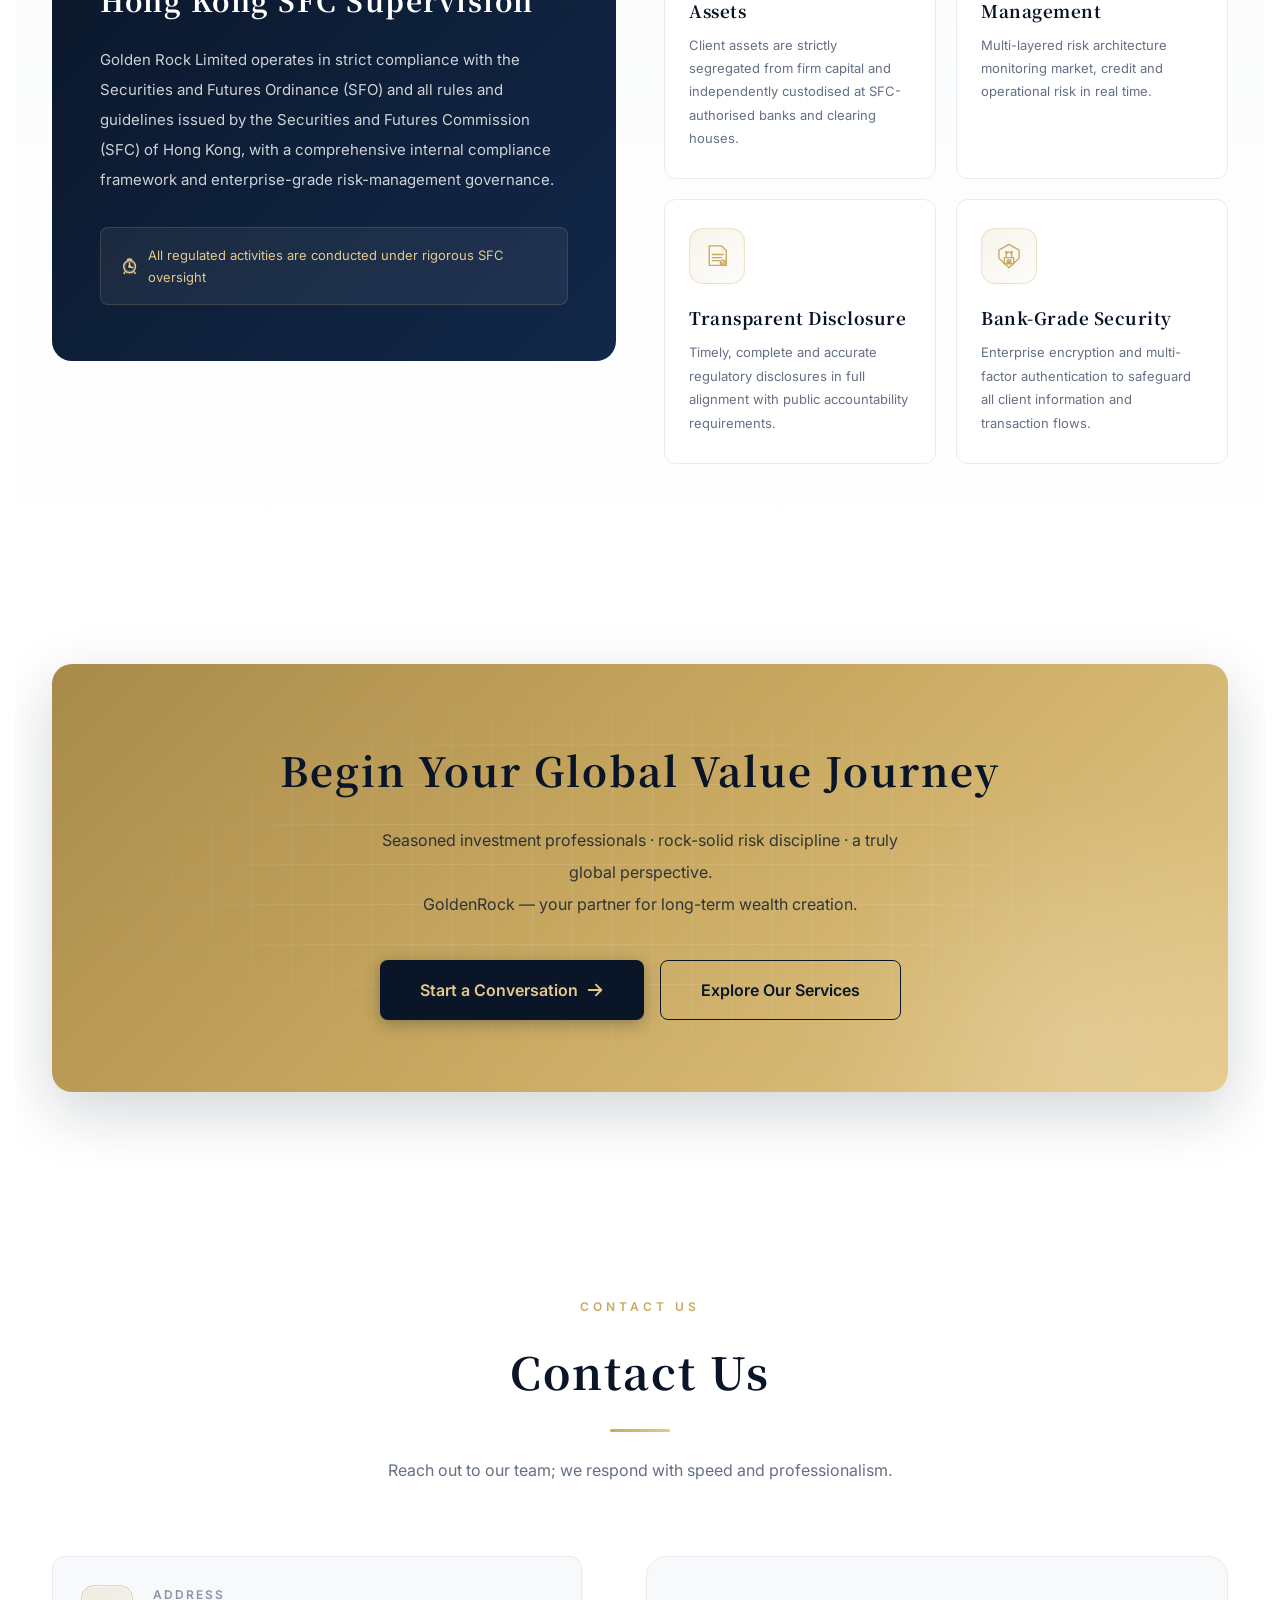
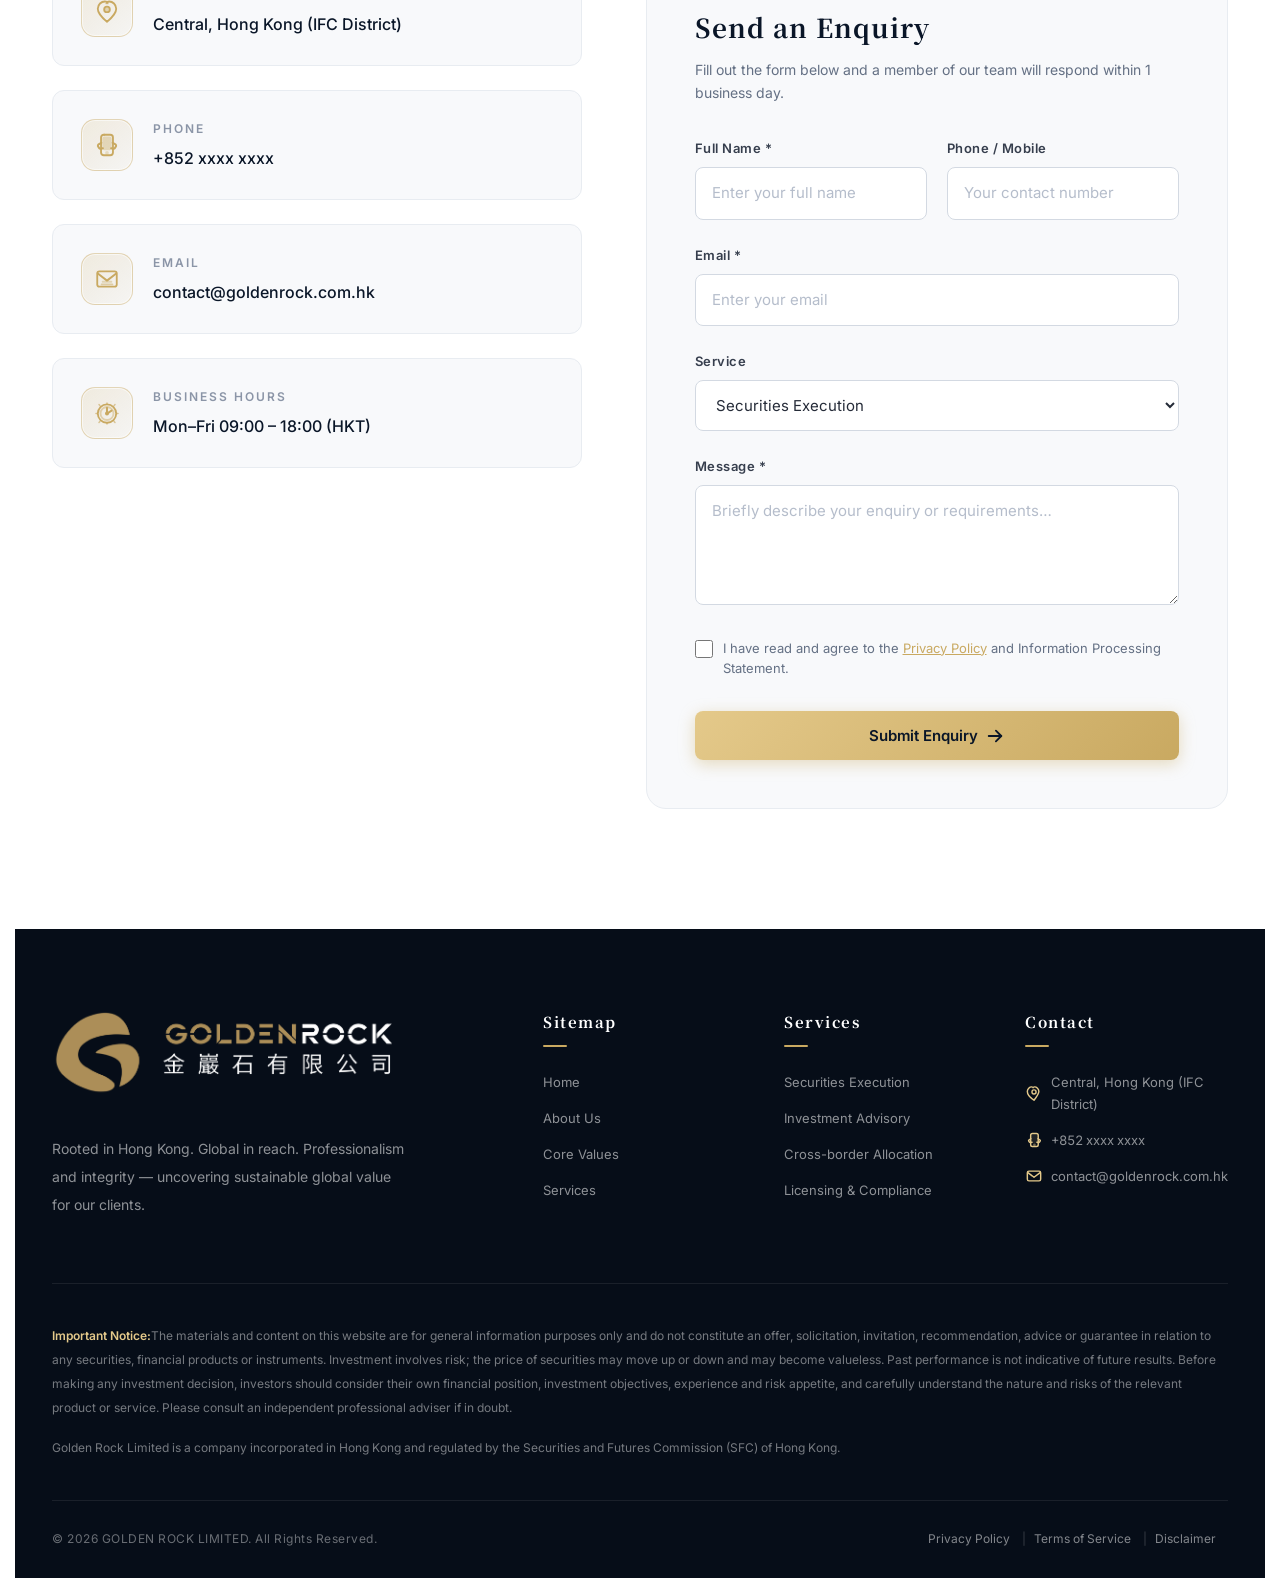
==== commit 6345b0a6: "恢复首页首屏背景会动的金色网格线条（LANGv10） 【根因】css/style.css L376-L390 hero-bg::before 和 hero-bg::after 的 background" ====
--- a/index.html
+++ b/index.html
@@ -7,7 +7,7 @@
     <meta name="keywords" data-dyn="site.metaKeywords" content="金岩石, GoldenRock, 香港券商, 证券交易, 投资咨询, 跨境资产配置, 港股, 美股">
     <title data-dyn="site.title">金岩石有限公司 | Golden Rock Limited</title>
     <link rel="icon" type="image/svg+xml" data-favicon-slot>
-    <link rel="stylesheet" href="css/style.css?v=LANGv8">
+    <link rel="stylesheet" href="css/style.css?v=LANGv10">
     <link rel="preconnect" href="https://fonts.googleapis.com">
     <link href="https://fonts.googleapis.com/css2?family=Noto+Serif+SC:wght@400;500;600;700&family=Inter:wght@300;400;500;600;700&display=swap" rel="stylesheet">
 </head>
@@ -591,8 +591,8 @@
             <path d="M12 4 L12 2.8 M18.5 5.2 L19.4 4.2 M21 12.5 L22.2 12.5 M18.5 19.8 L19.4 20.8 M12 21 L12 22.2 M5.5 19.8 L4.6 20.8 M3 12.5 L1.8 12.5 M5.5 5.2 L4.6 4.2" stroke-width="1.3" opacity="0.65"/>
         </svg>
     </template>
-    <script src="js/i18n.js?v=LANGv8"></script>
-    <script src="config.js?v=LANGv8"></script>
-    <script src="js/main.js?v=LANGv8"></script>
+    <script src="js/i18n.js?v=LANGv5"></script>
+    <script src="config.js?v=LANGv5"></script>
+    <script src="js/main.js?v=LANGv5"></script>
 </body>
 </html>
--- a/css/style.css
+++ b/css/style.css
@@ -377,16 +377,30 @@
     content: '';
     position: absolute;
     inset: 0;
-    opacity: 0;
+    background-image:
+        linear-gradient(rgba(201,169,97,0.16) 1px, transparent 1px),
+        linear-gradient(90deg, rgba(201,169,97,0.16) 1px, transparent 1px);
+    background-size: 52px 52px;
+    mask-image: radial-gradient(ellipse 70% 55% at 50% 40%, #000 0%, transparent 80%);
+    -webkit-mask-image: radial-gradient(ellipse 70% 55% at 50% 40%, #000 0%, transparent 80%);
+    opacity: 0.7;
     pointer-events: none;
+    animation: heroGridMoveA 18s linear infinite;
 }
 
 .hero-bg::after {
     content: '';
     position: absolute;
     inset: 0;
-    opacity: 0;
+    background-image:
+        linear-gradient(rgba(228,201,138,0.09) 1px, transparent 1px),
+        linear-gradient(90deg, rgba(228,201,138,0.09) 1px, transparent 1px);
+    background-size: 120px 120px;
+    mask-image: radial-gradient(ellipse 80% 65% at 50% 55%, #000 0%, transparent 82%);
+    -webkit-mask-image: radial-gradient(ellipse 80% 65% at 50% 55%, #000 0%, transparent 82%);
+    opacity: 0.5;
     pointer-events: none;
+    animation: heroGridMoveB 30s linear infinite reverse;
 }
 
 .hero-overlay {
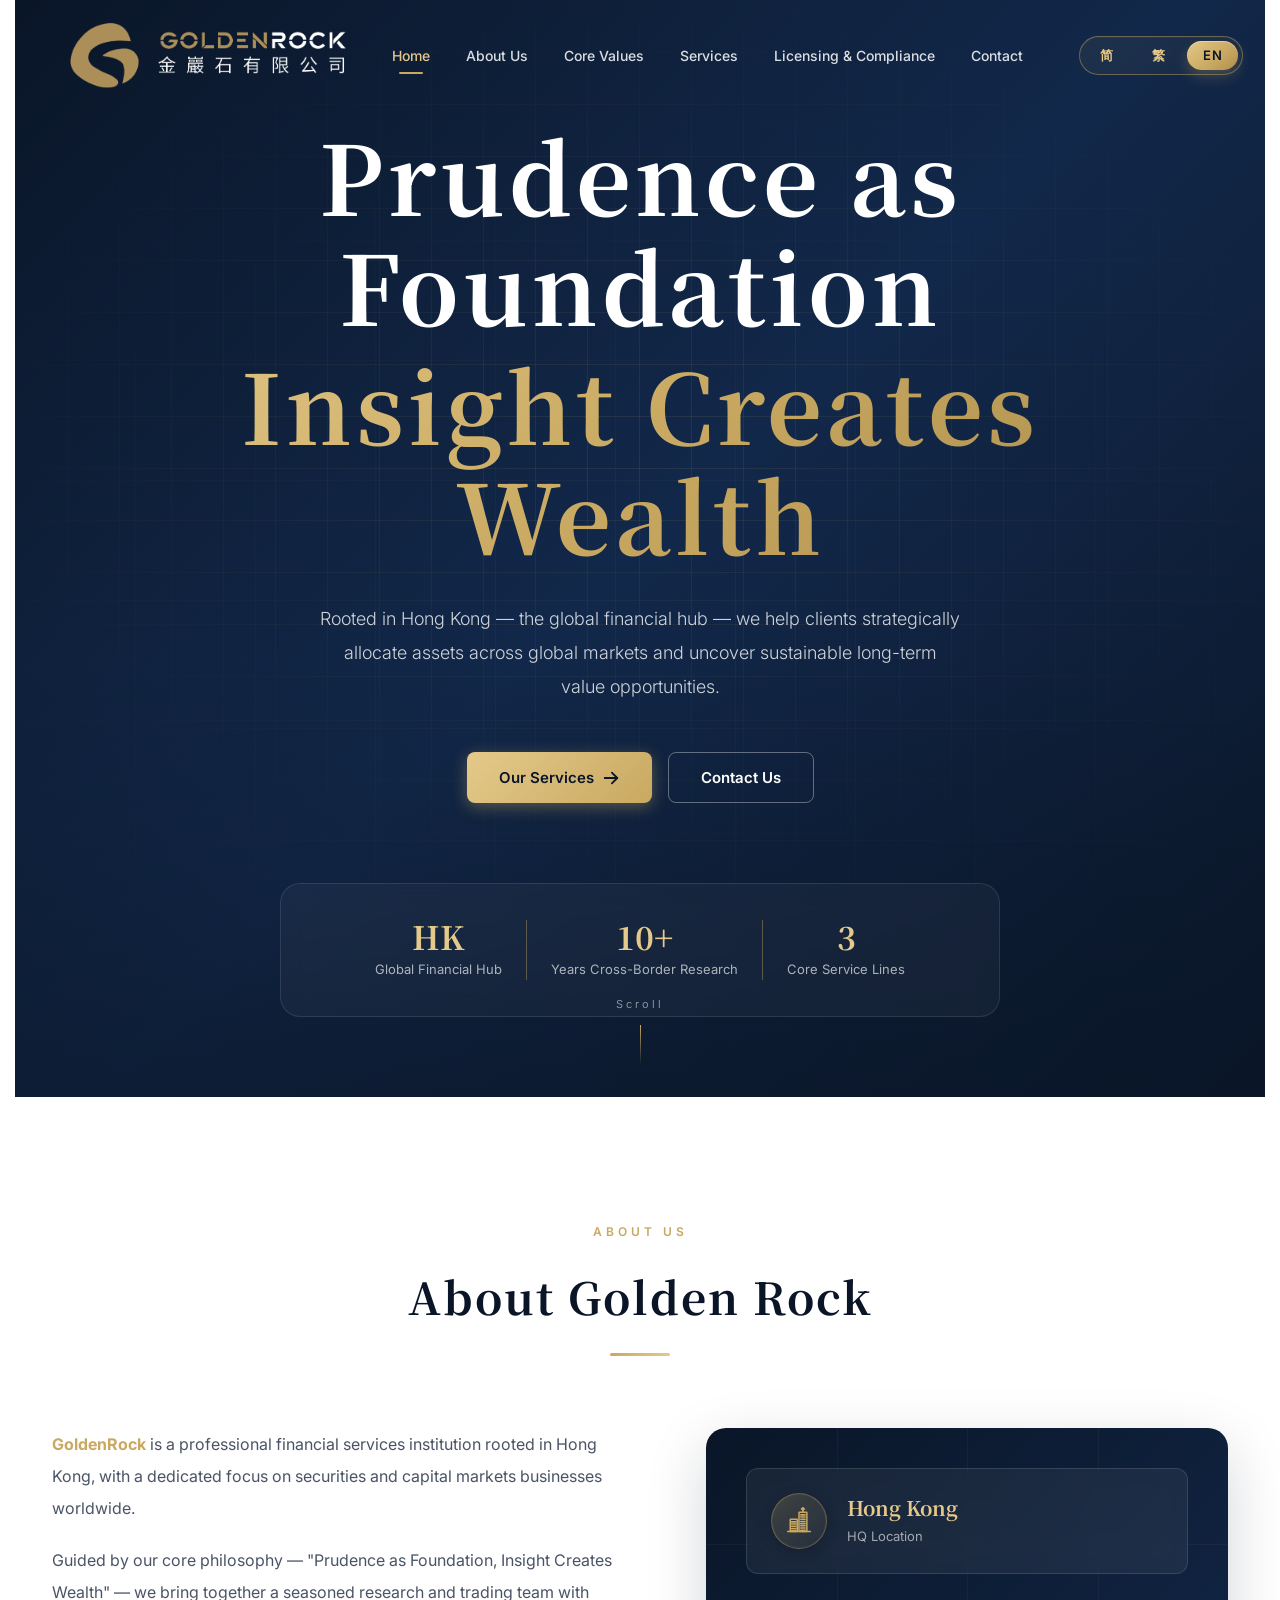
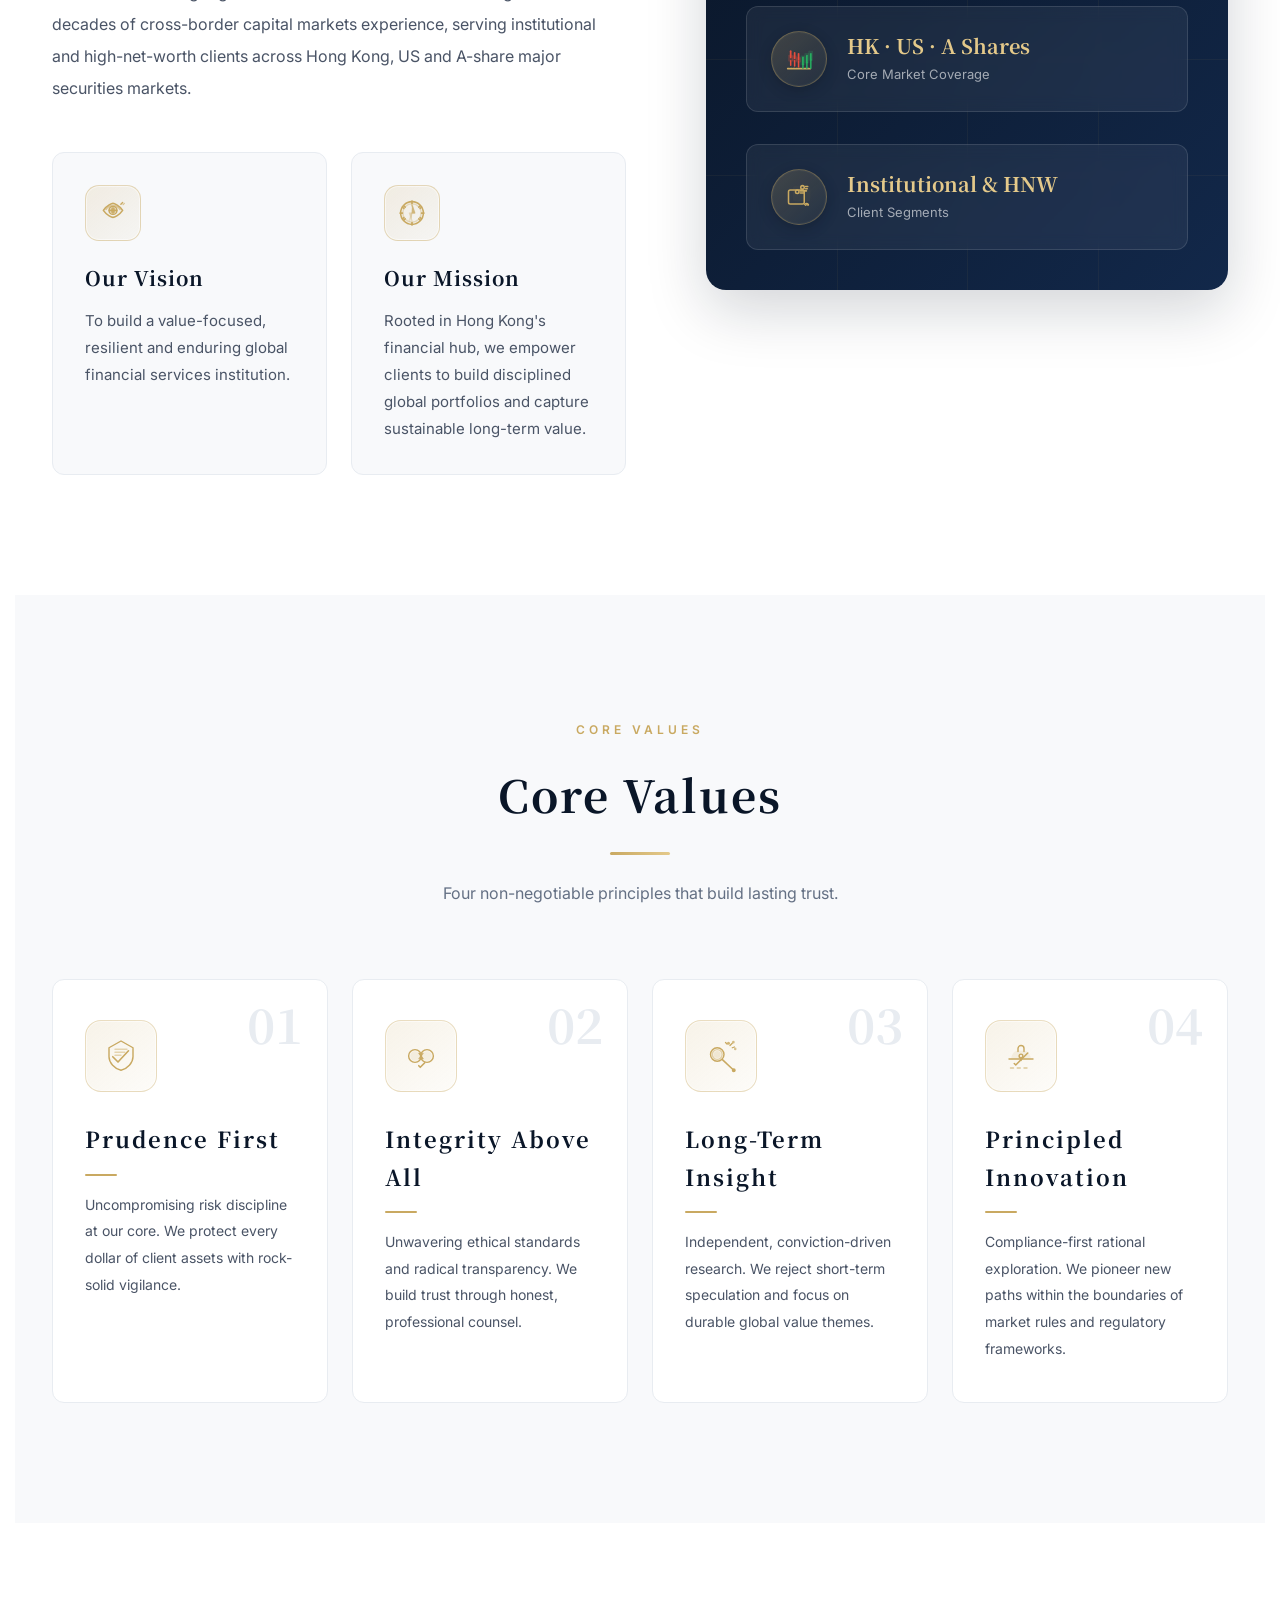
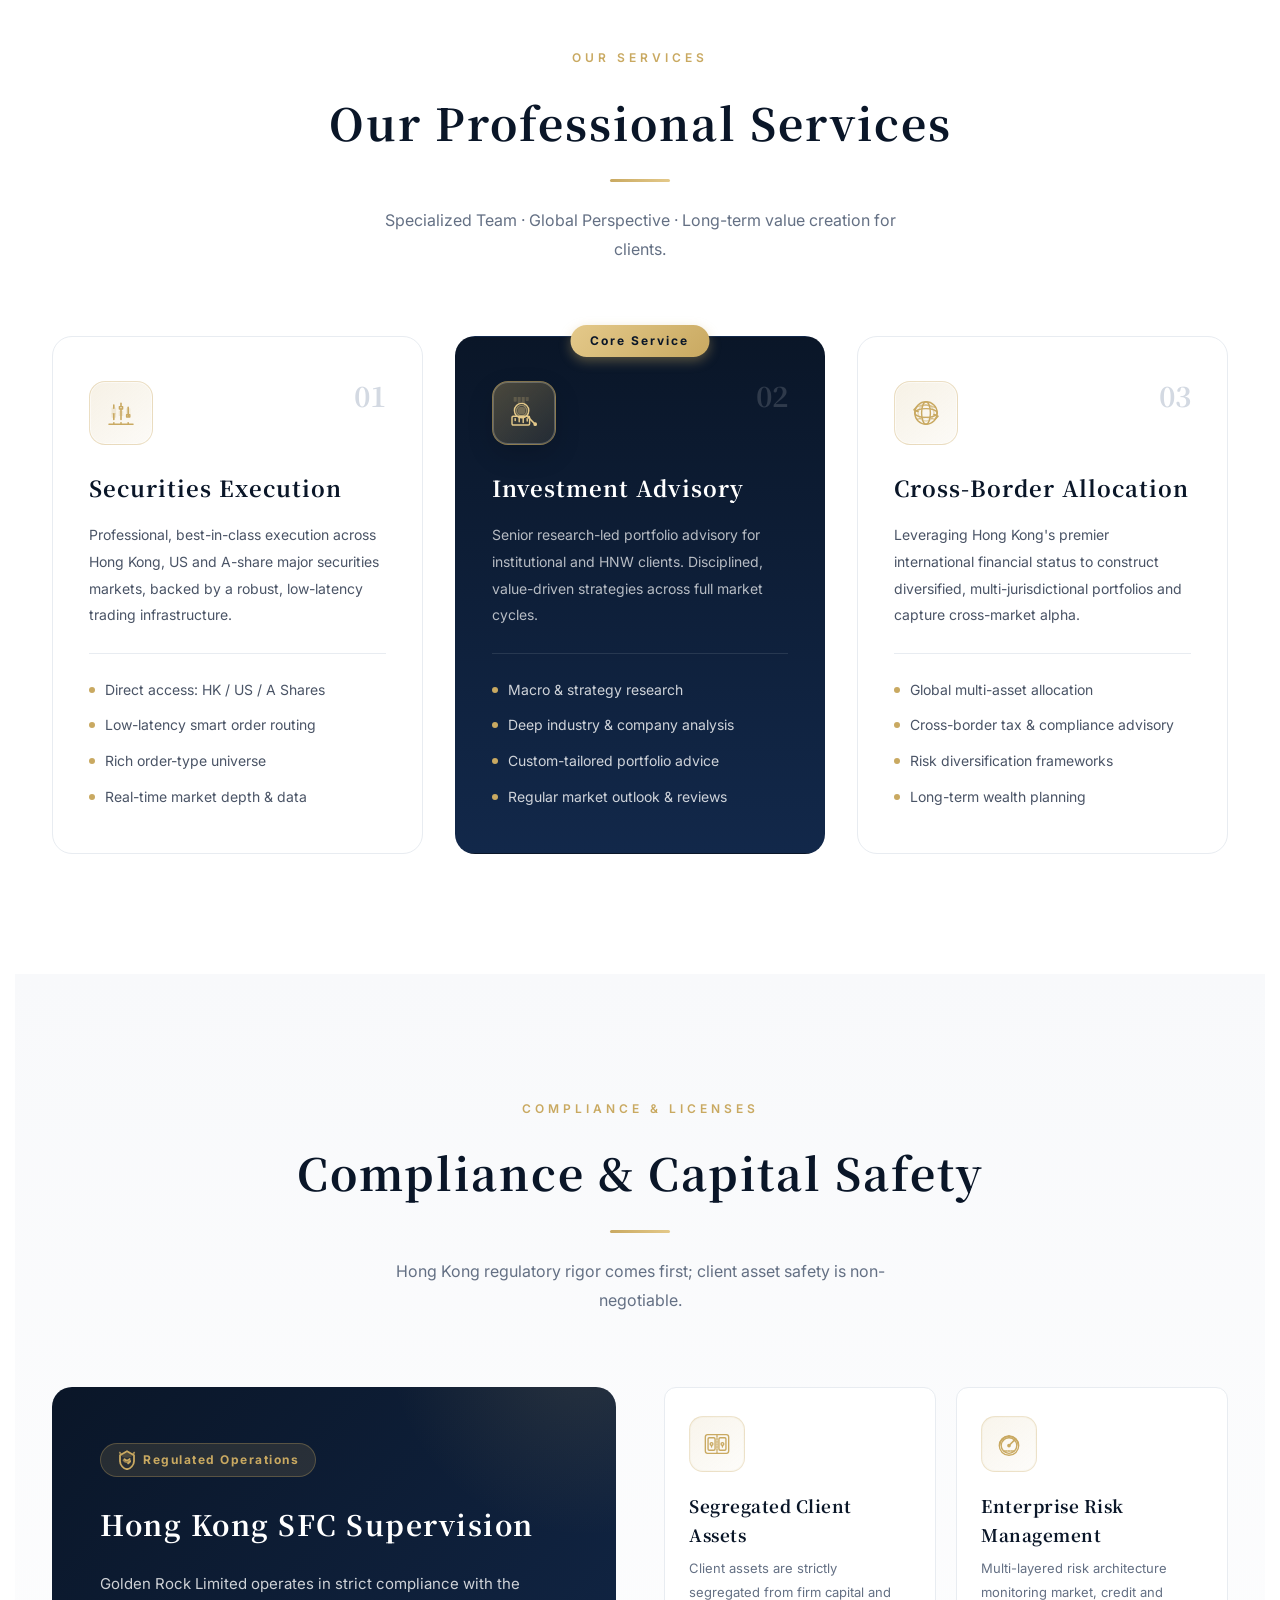
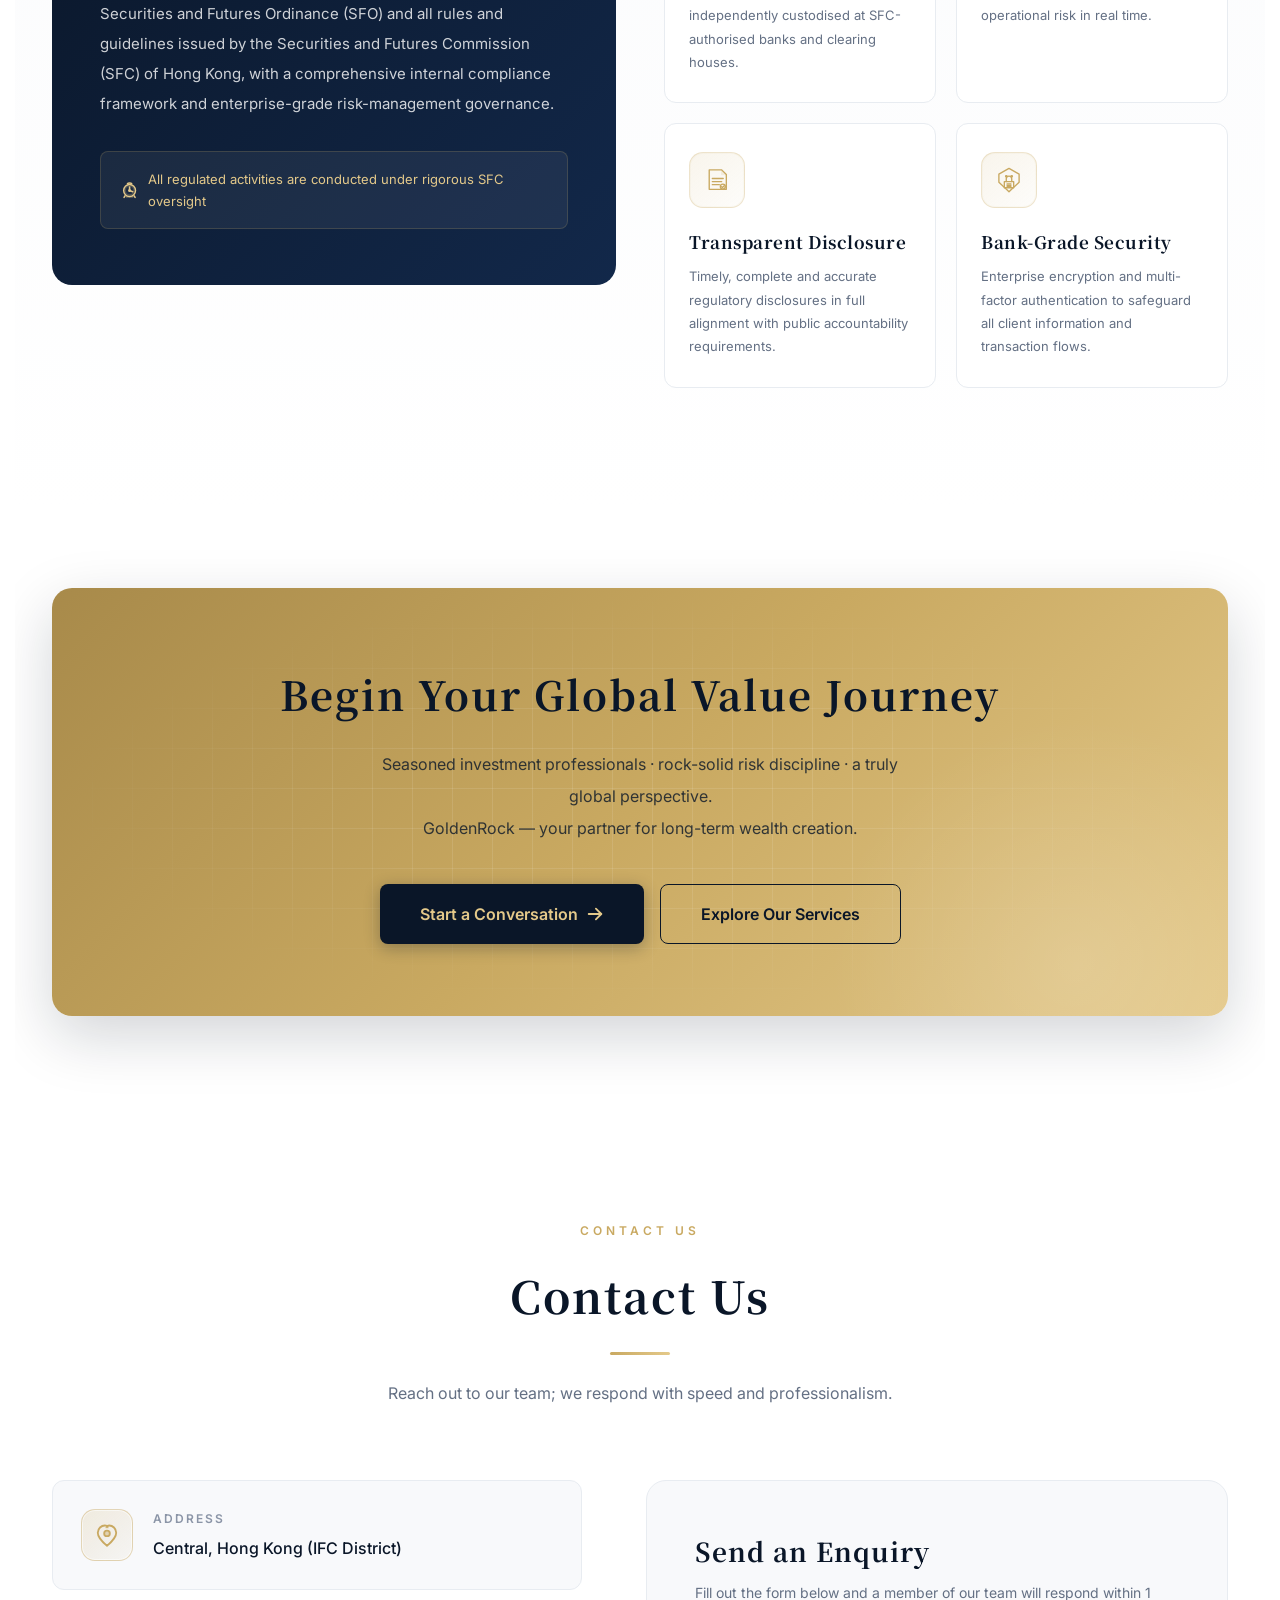
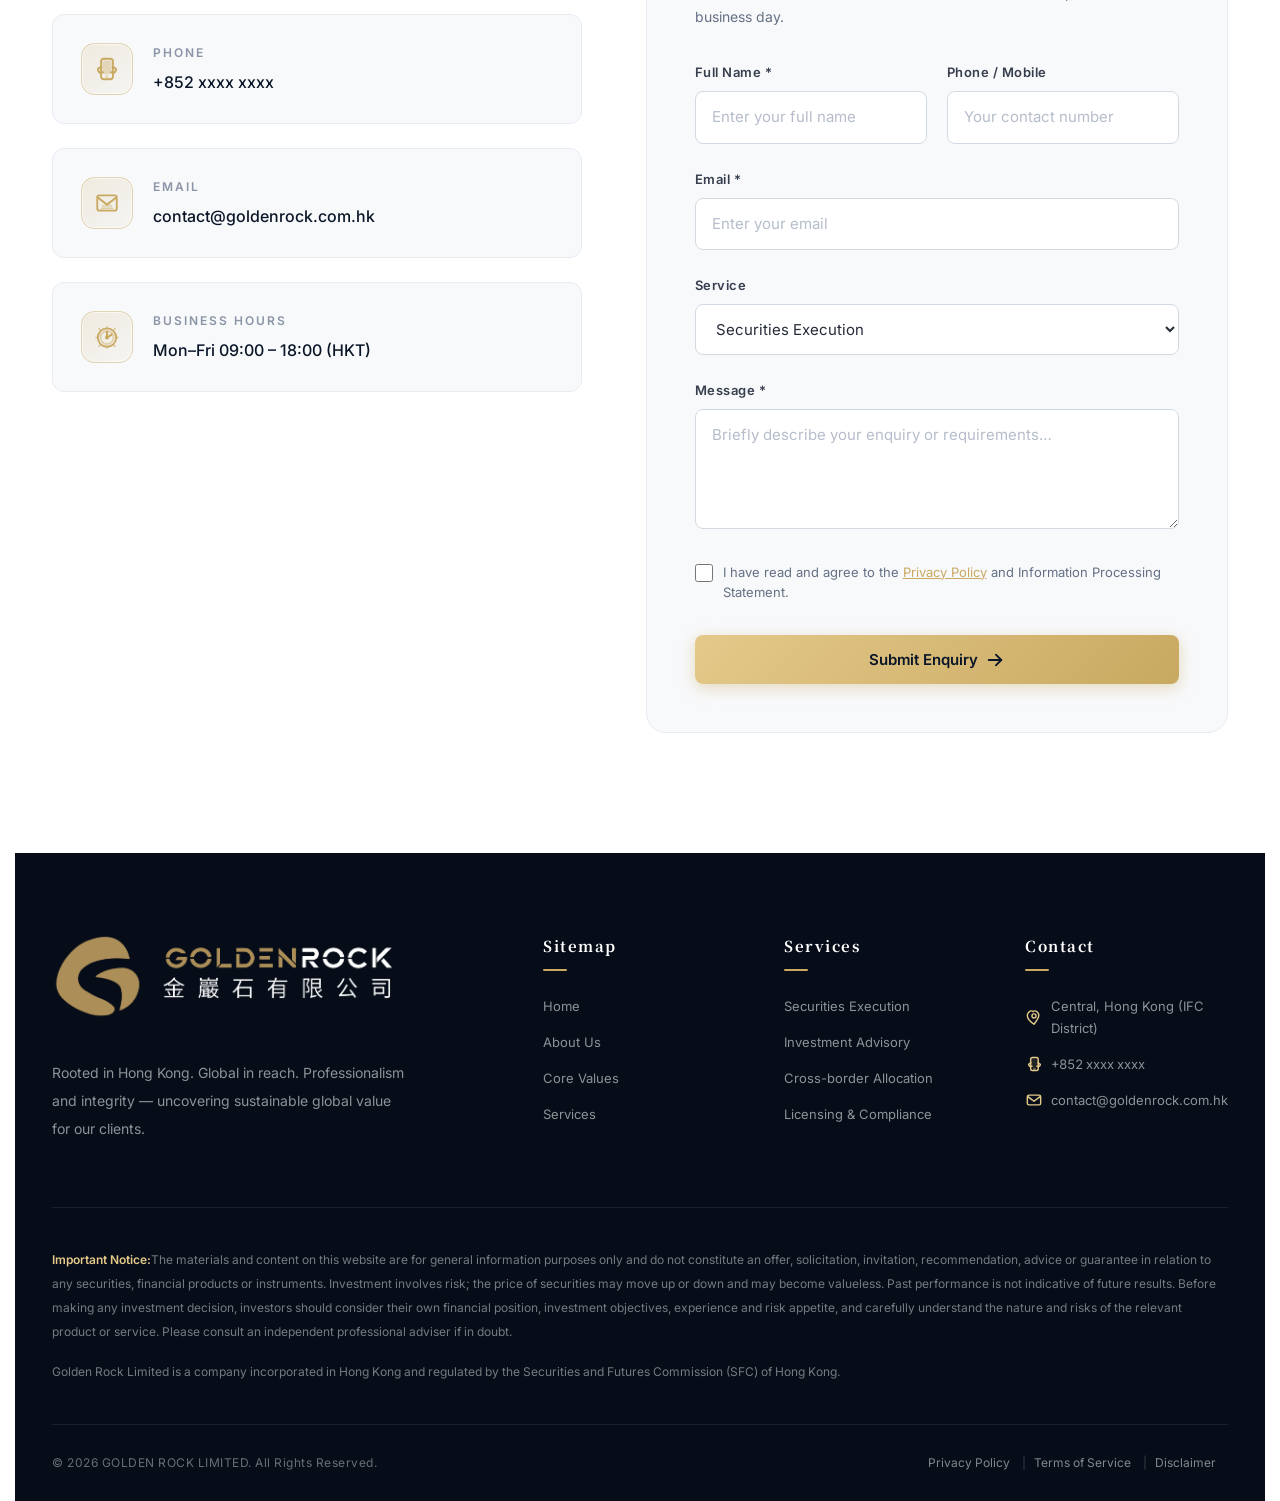
==== commit 683dbec3: "根据金岩石网站修改意见.docx 修改完成 LANGv12 6 条修改三语同构（简中 / 繁中 / EN + config.js + DICT + OVERRIDES 同步）：  1. hero ba" ====
--- a/index.html
+++ b/index.html
@@ -7,7 +7,7 @@
     <meta name="keywords" data-dyn="site.metaKeywords" content="金岩石, GoldenRock, 香港券商, 证券交易, 投资咨询, 跨境资产配置, 港股, 美股">
     <title data-dyn="site.title">金岩石有限公司 | Golden Rock Limited</title>
     <link rel="icon" type="image/svg+xml" data-favicon-slot>
-    <link rel="stylesheet" href="css/style.css?v=LANGv10">
+    <link rel="stylesheet" href="css/style.css?v=LANGv12">
     <link rel="preconnect" href="https://fonts.googleapis.com">
     <link href="https://fonts.googleapis.com/css2?family=Noto+Serif+SC:wght@400;500;600;700&family=Inter:wght@300;400;500;600;700&display=swap" rel="stylesheet">
 </head>
--- a/css/style.css
+++ b/css/style.css
@@ -441,6 +441,14 @@
     animation: pulse 2s ease-in-out infinite;
 }
 
+.hero-badge:empty {
+    display: none !important;
+}
+
+.hero-badge:has(span[data-dyn="brand.heroBadge"]:empty) {
+    display: none !important;
+}
+
 .hero-title {
     font-family: var(--font-serif);
     font-size: clamp(48px, 8vw, 96px);
@@ -1887,6 +1895,11 @@
 @media (max-width: 768px) {
     .container {
         padding: 0 20px;
+    }
+
+    html, body {
+        overflow-x: hidden;
+        max-width: 100vw;
     }
 
     .btn {
@@ -1953,11 +1966,29 @@
 
     .hero-title {
         letter-spacing: 2px;
+        font-size: clamp(34px, 8vw, 64px);
+    }
+
+    .hero-subtitle {
+        font-size: 14.5px;
+        line-height: 1.85;
     }
 
     .hero-stats {
-        padding: 28px 24px;
-        gap: 32px;
+        padding: 24px 20px;
+        gap: 24px;
+    }
+
+    .hero-stats-inline {
+        display: flex;
+        flex-wrap: wrap;
+        gap: 20px 0;
+        width: 100%;
+    }
+
+    .hero-stats-inline .stat-item {
+        padding: 0 20px;
+        min-width: 90px;
     }
 
     .stat-item {
@@ -1968,12 +1999,31 @@
         display: none;
     }
 
+    .stat-value {
+        font-size: 30px;
+    }
+
+    .stat-label {
+        font-size: 12.5px;
+        white-space: normal;
+        line-height: 1.5;
+        text-align: center;
+    }
+
     .section {
         padding: 72px 0;
     }
 
     .section-header {
         margin-bottom: 56px;
+    }
+
+    .section-title {
+        font-size: clamp(30px, 5vw, 40px);
+    }
+
+    .section-desc {
+        font-size: 15px;
     }
 
     .about-vision-mission {
@@ -2141,22 +2191,172 @@
     }
 }
 
+@media (max-width: 640px) {
+    html, body, .wrapper, #app, main, .site-root {
+        overflow-x: hidden !important;
+        max-width: 100vw !important;
+        width: 100% !important;
+    }
+
+    * {
+        max-width: 100vw;
+    }
+
+    .container,
+    .section .container {
+        padding: 0 16px;
+        max-width: 100%;
+        box-sizing: border-box;
+    }
+
+    .hero-title {
+        letter-spacing: 1.5px;
+        font-size: clamp(26px, 8.2vw, 44px);
+    }
+
+    .hero-subtitle {
+        font-size: 14px;
+        line-height: 1.82;
+        word-break: break-word;
+    }
+
+    .hero-stats {
+        padding: 20px 16px;
+        max-width: 100%;
+        width: 100%;
+        box-sizing: border-box;
+    }
+
+    .hero-stats-inline {
+        display: grid;
+        grid-template-columns: 1fr 1fr;
+        gap: 18px 0;
+        width: 100%;
+    }
+
+    .hero-stats-inline .stat-item {
+        padding: 10px 10px 8px;
+        width: 100%;
+        min-width: 0;
+        border: 0 !important;
+        box-sizing: border-box;
+    }
+
+    .hero-stats-inline .stat-item + .stat-item {
+        border-left: 0 !important;
+    }
+
+    .hero-stats-inline .stat-item:nth-child(2) {
+        border-left: 1px solid rgba(201, 169, 97, 0.35) !important;
+    }
+
+    .hero-stats-inline .stat-item:nth-child(3) {
+        grid-column: 1 / -1;
+        padding-top: 14px;
+        margin-top: 0;
+        border-top: 1px solid rgba(201, 169, 97, 0.35) !important;
+    }
+
+    .stat-value {
+        font-size: 28px;
+        word-break: break-word;
+    }
+
+    .stat-label {
+        font-size: 12.5px;
+        white-space: normal;
+        line-height: 1.5;
+        text-align: center;
+        word-break: break-word;
+    }
+
+    .section {
+        padding: 64px 0;
+    }
+
+    .section-header {
+        margin-bottom: 48px;
+    }
+
+    .section-title {
+        font-size: clamp(26px, 7vw, 36px);
+        letter-spacing: 1px;
+        word-break: break-word;
+    }
+
+    .section-desc {
+        font-size: 14.5px;
+        word-break: break-word;
+    }
+}
+
 @media (max-width: 480px) {
     .logo-header-img { height: 52px; }
     .navbar.scrolled .logo-header-img { height: 44px; }
 
     .hero-title {
         letter-spacing: 1px;
+        font-size: clamp(28px, 8.5vw, 40px);
+        margin-bottom: 24px;
+    }
+
+    .hero-subtitle {
+        font-size: 14px;
+        line-height: 1.8;
+        margin: 0 auto 36px;
+        max-width: 100%;
+        padding: 0 4px;
+    }
+
+    .hero-badge {
+        padding: 7px 16px;
+        font-size: 12px;
+        letter-spacing: 0.5px;
+        margin-bottom: 28px;
+        gap: 6px;
     }
 
     .hero-actions {
         flex-direction: column;
+        gap: 12px;
+        margin-bottom: 56px;
     }
 
     .hero-actions .btn {
         width: 100%;
     }
 
+    .hero {
+        padding: 124px 0 80px;
+    }
+
+    .stat-value {
+        font-size: 26px;
+    }
+
+    .stat-label {
+        font-size: 12px;
+    }
+
+    .section {
+        padding: 56px 0;
+    }
+
+    .section-header {
+        margin-bottom: 40px;
+    }
+
+    .section-title {
+        font-size: clamp(26px, 7vw, 34px);
+        letter-spacing: 1px;
+    }
+
+    .section-desc {
+        font-size: 14px;
+        line-height: 1.85;
+        padding: 0 4px;
+    }
+
     .footer-links-group {
         grid-template-columns: 1fr;
     }
@@ -2169,3 +2369,93 @@
         font-size: 9px;
     }
 }
+
+@media (max-width: 390px) {
+    html, body {
+        overflow-x: hidden;
+        max-width: 100vw;
+    }
+
+    .container,
+    .section .container {
+        padding: 0 14px;
+    }
+
+    .hero-title {
+        font-size: clamp(26px, 9vw, 34px);
+        letter-spacing: 0.5px;
+    }
+
+    .hero-stats-inline {
+        display: grid;
+        grid-template-columns: 1fr;
+        gap: 14px;
+    }
+
+    .hero-stats-inline .stat-item,
+    .hero-stats-inline .stat-item:nth-child(2),
+    .hero-stats-inline .stat-item:nth-child(3) {
+        grid-column: auto;
+        border: 0 !important;
+        border-top: 1px solid rgba(201, 169, 97, 0.3) !important;
+        padding-top: 14px;
+        margin-top: 0;
+    }
+
+    .hero-stats-inline .stat-item:first-child {
+        border-top: 0 !important;
+        padding-top: 4px;
+    }
+
+    .stat-value {
+        font-size: 24px;
+    }
+
+    .stat-label {
+        font-size: 11.5px;
+    }
+
+    .hero-stats {
+        padding: 16px 14px;
+    }
+
+    .section {
+        padding: 48px 0;
+    }
+
+    .section-header {
+        margin-bottom: 36px;
+    }
+
+    .visual-card {
+        padding: 22px;
+    }
+
+    .vc-item {
+        padding: 16px;
+        gap: 12px;
+    }
+
+    .vc-icon {
+        width: 42px;
+        height: 42px;
+    }
+    .vc-icon svg {
+        width: 20px;
+        height: 20px;
+    }
+
+    .value-card,
+    .service-card,
+    .contact-form-wrap {
+        padding: 28px 20px;
+    }
+
+    .cta-card {
+        padding: 40px 20px;
+    }
+
+    .compliance-hero-card {
+        padding: 32px 20px;
+    }
+}
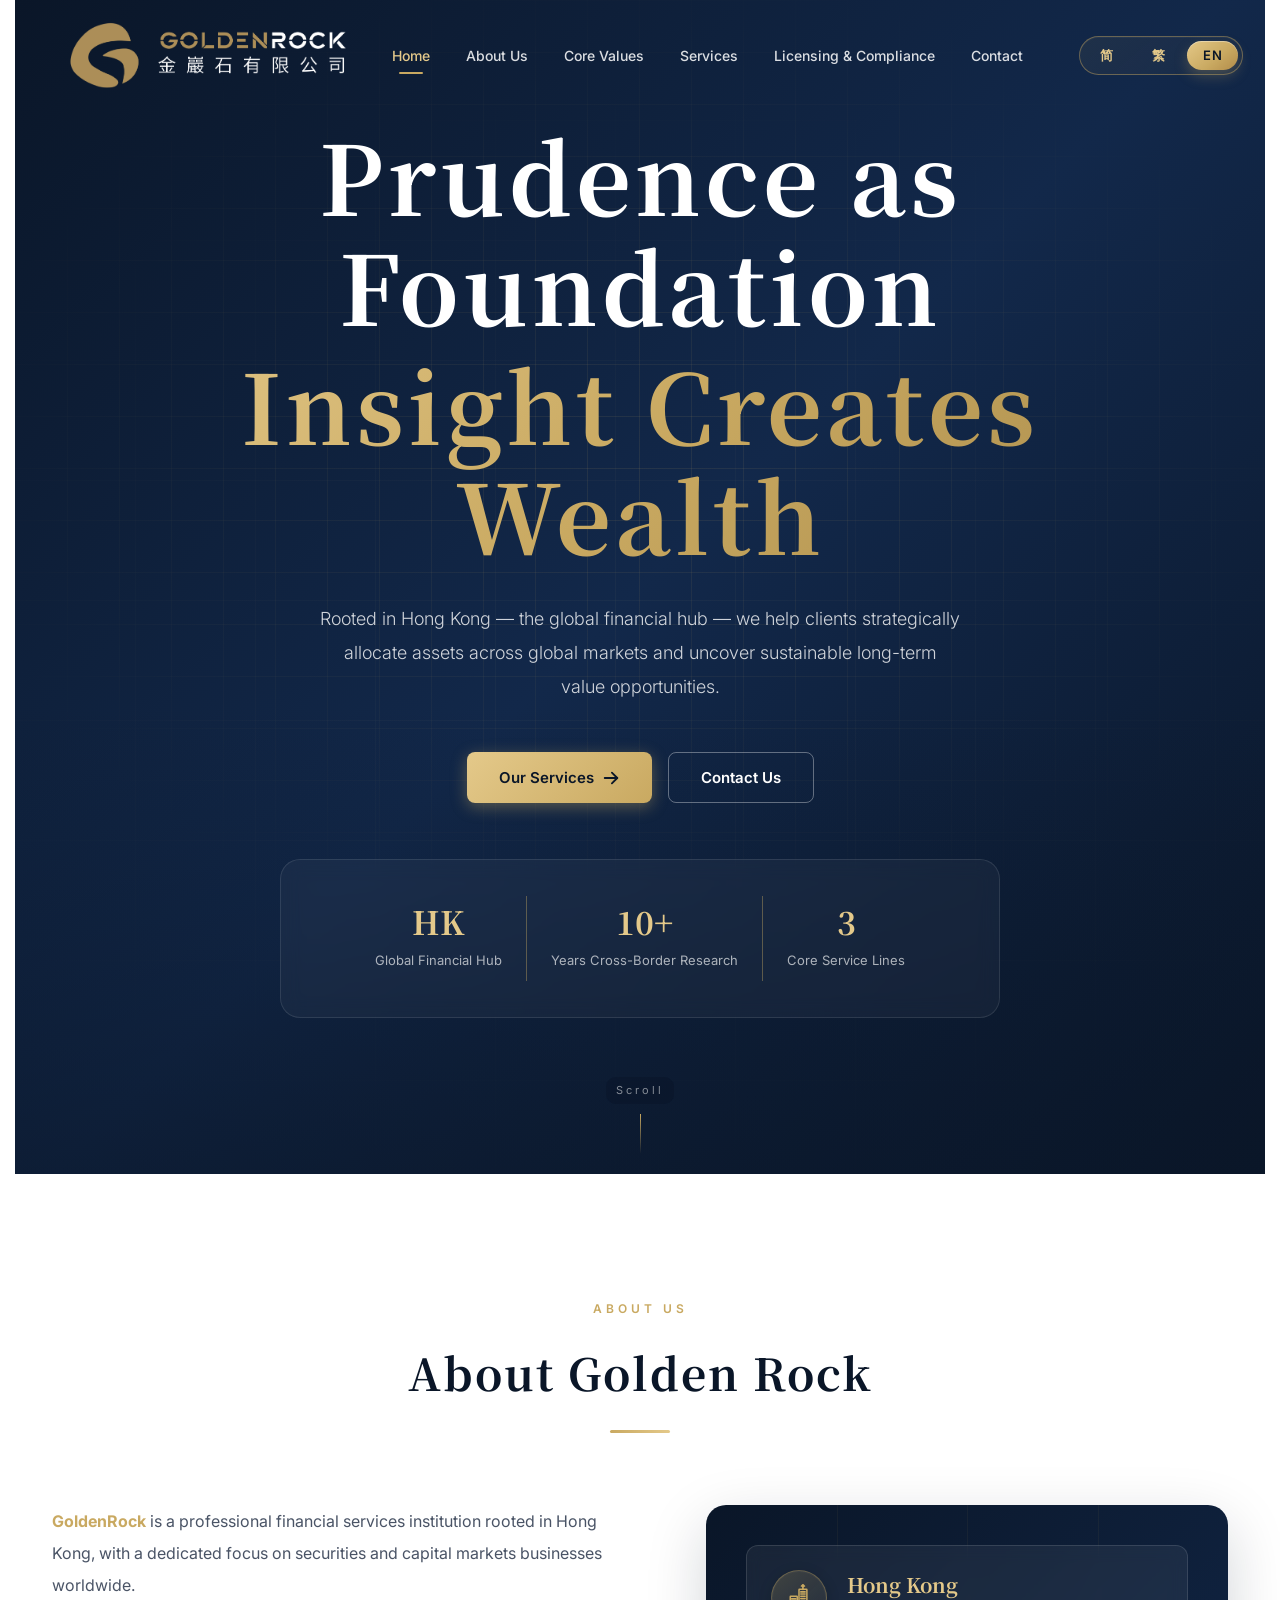
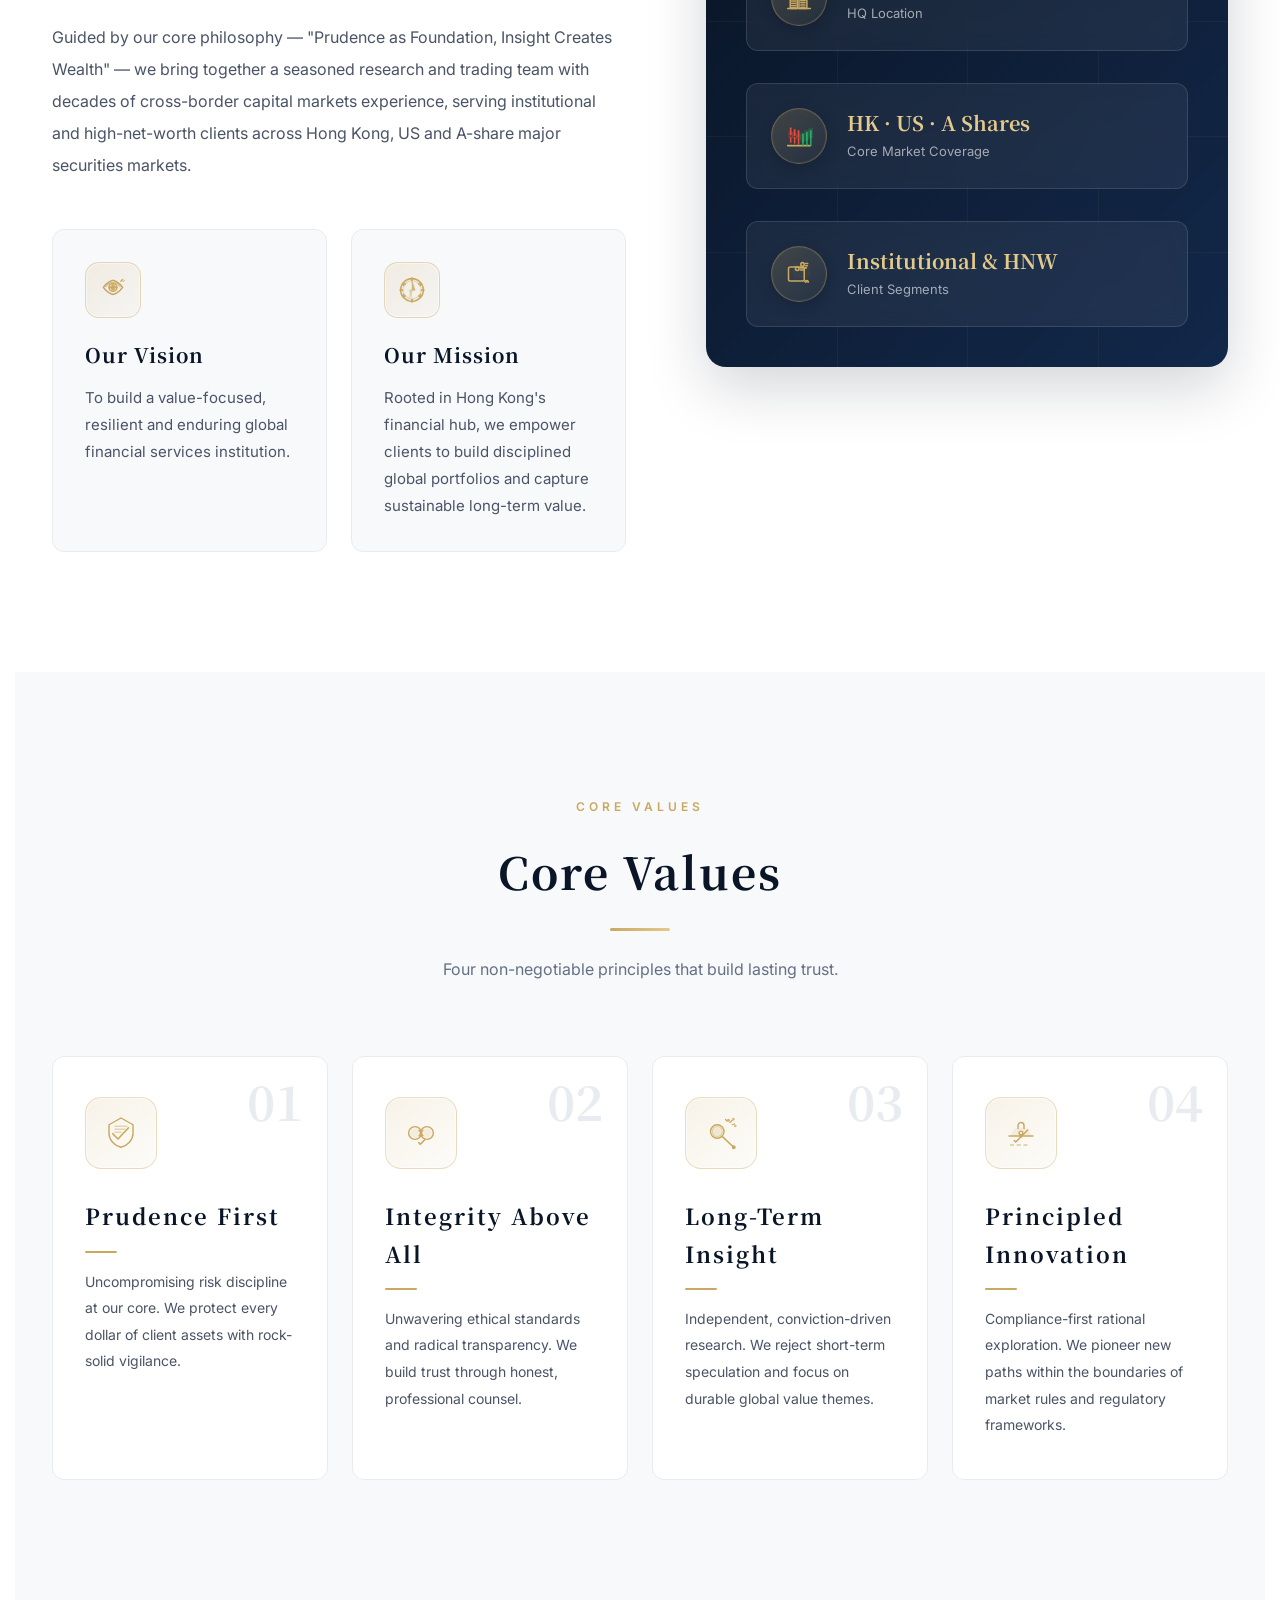
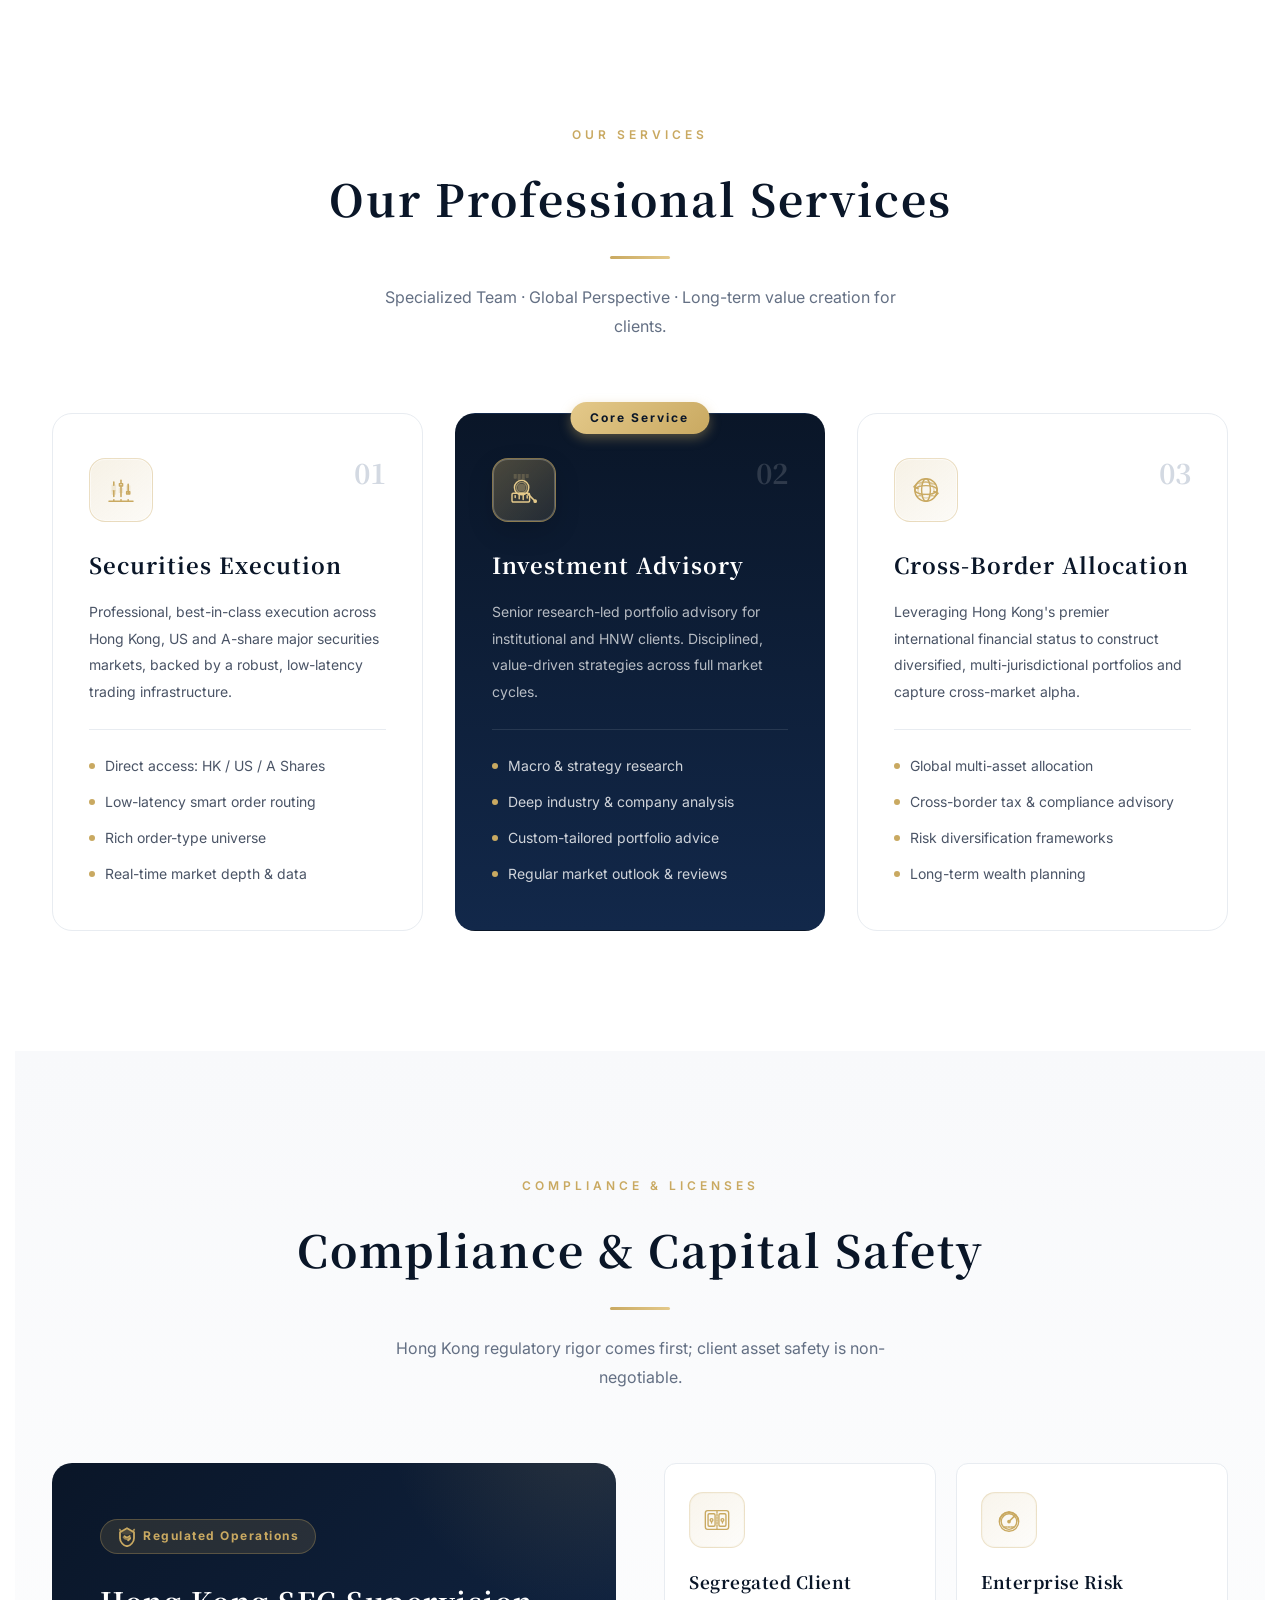
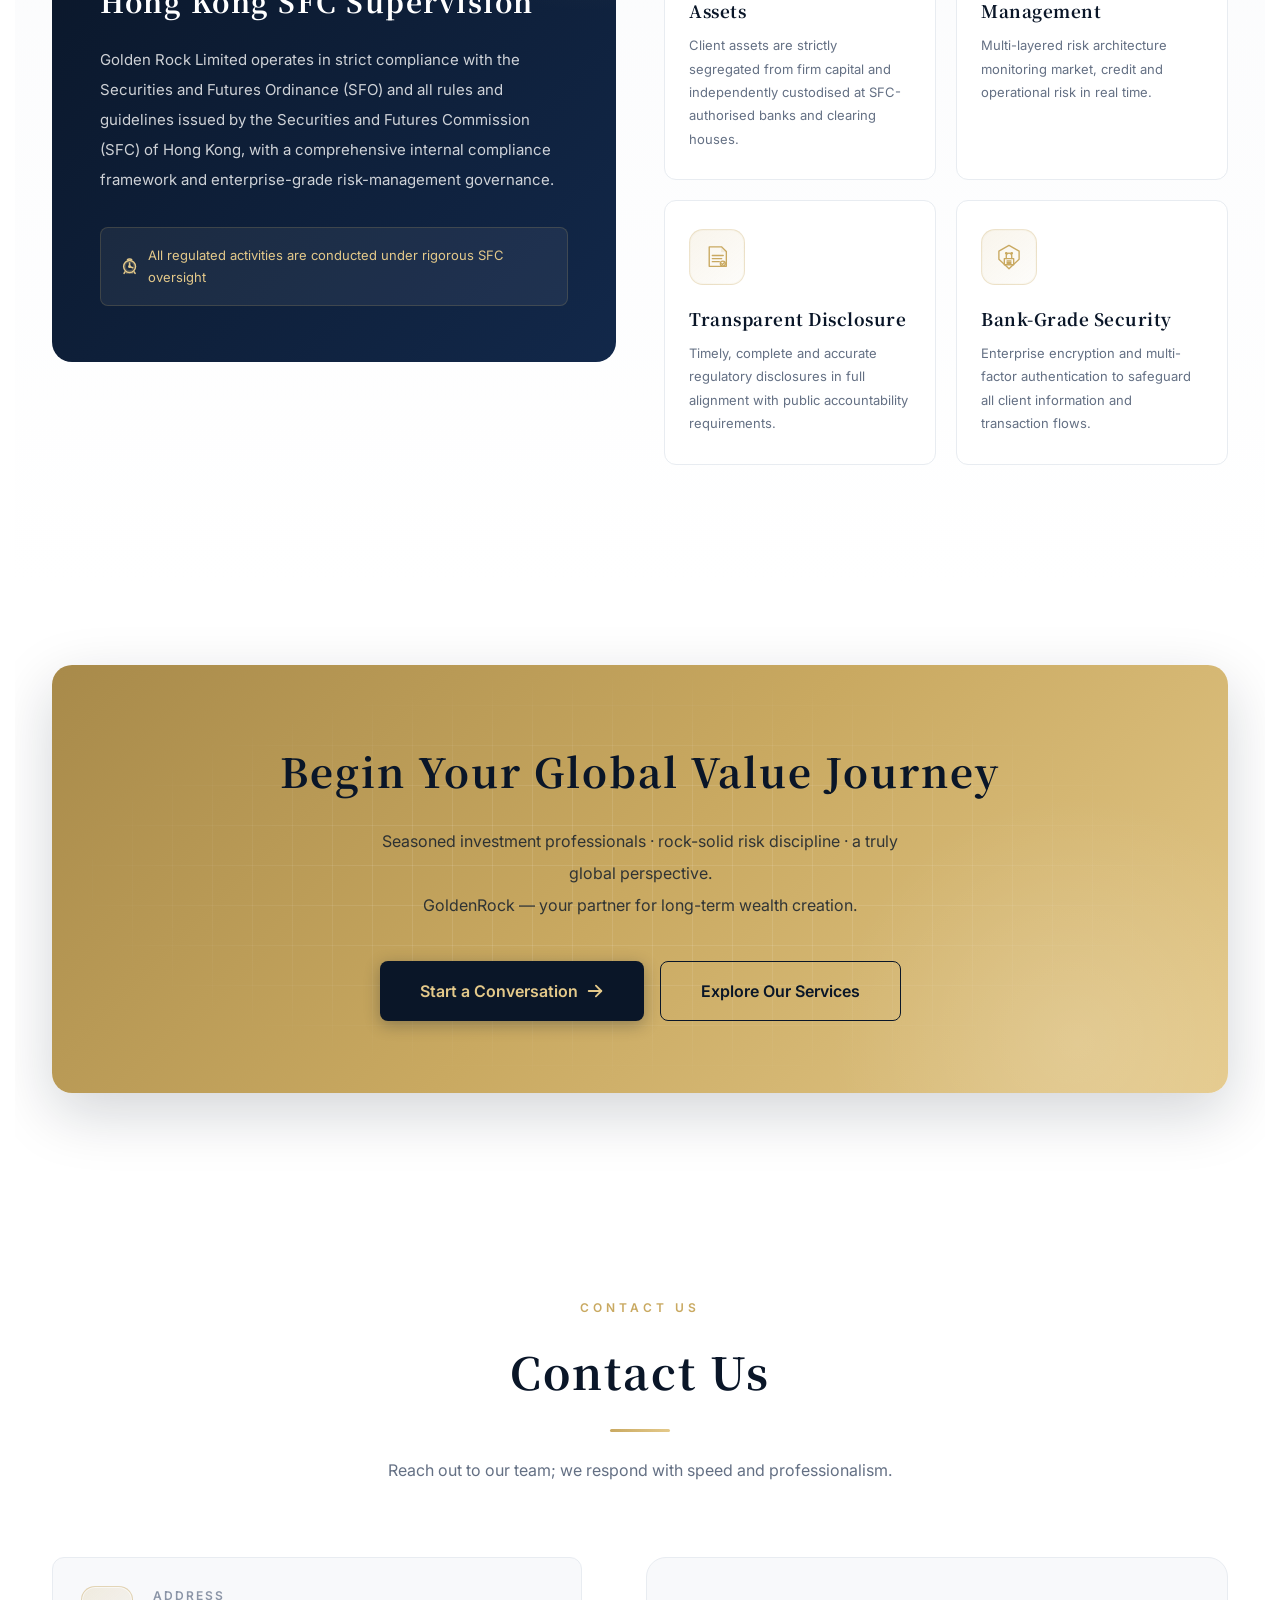
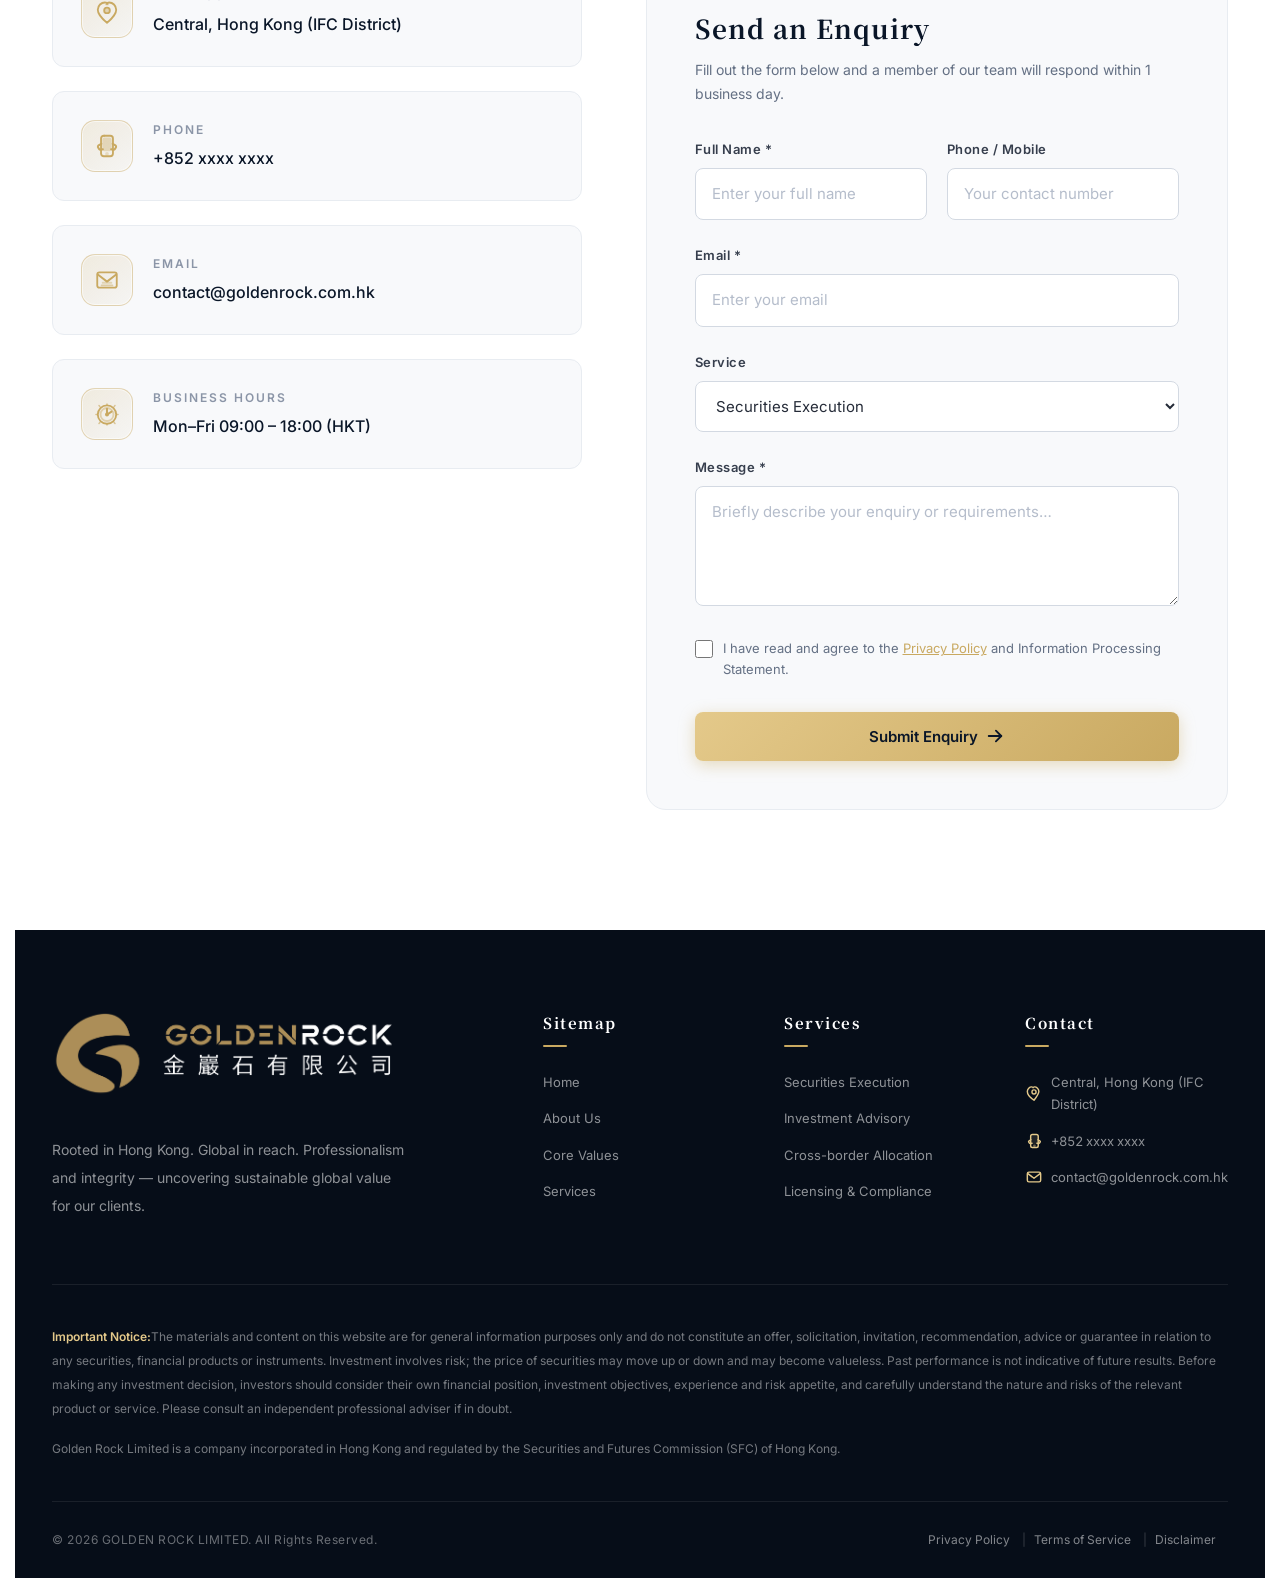
==== commit 799ab841: "修复 LANGv13 首屏两个排版与导航 BUG 1. 刷新跳到合规资质段修复（scroll jump）：    - 根因：hero-badge 清空后，外层 .hero-parallax-layer" ====
--- a/index.html
+++ b/index.html
@@ -7,7 +7,7 @@
     <meta name="keywords" data-dyn="site.metaKeywords" content="金岩石, GoldenRock, 香港券商, 证券交易, 投资咨询, 跨境资产配置, 港股, 美股">
     <title data-dyn="site.title">金岩石有限公司 | Golden Rock Limited</title>
     <link rel="icon" type="image/svg+xml" data-favicon-slot>
-    <link rel="stylesheet" href="css/style.css?v=LANGv12">
+    <link rel="stylesheet" href="css/style.css?v=LANGv13">
     <link rel="preconnect" href="https://fonts.googleapis.com">
     <link href="https://fonts.googleapis.com/css2?family=Noto+Serif+SC:wght@400;500;600;700&family=Inter:wght@300;400;500;600;700&display=swap" rel="stylesheet">
 </head>
--- a/css/style.css
+++ b/css/style.css
@@ -359,10 +359,11 @@
 .hero {
     position: relative;
     min-height: 100vh;
+    min-height: 100svh;
     display: flex;
     align-items: center;
     overflow: hidden;
-    padding: 120px 0 80px;
+    padding: 120px 0 112px;
 }
 
 .hero-bg {
@@ -497,7 +498,7 @@
     justify-content: center;
     gap: 16px;
     flex-wrap: wrap;
-    margin-bottom: 80px;
+    margin-bottom: 56px;
 }
 
 .btn {
@@ -570,13 +571,15 @@
     justify-content: center;
     flex-wrap: wrap;
     padding: 36px 48px;
+    margin-bottom: 44px;
     background: rgba(255, 255, 255, 0.04);
     border: 1px solid rgba(255, 255, 255, 0.1);
     border-radius: var(--radius-xl);
     backdrop-filter: blur(10px);
     -webkit-backdrop-filter: blur(10px);
     max-width: 720px;
-    margin: 0 auto;
+    margin-left: auto;
+    margin-right: auto;
 }
 
 .hero-stats-inline {
@@ -590,8 +593,11 @@
     display: flex;
     flex-direction: column;
     align-items: center;
-    gap: 6px;
-    padding: 0 24px;
+    justify-content: center;
+    gap: 10px;
+    padding: 6px 24px 10px;
+    min-height: 72px;
+    box-sizing: border-box;
 }
 
 .hero-stats-inline .stat-item + .stat-item {
@@ -603,7 +609,8 @@
     font-size: 32px;
     font-weight: 700;
     color: var(--color-gold-light);
-    line-height: 1;
+    line-height: 1.1;
+    padding-top: 2px;
 }
 
 .stat-value.counting {
@@ -615,21 +622,32 @@
     font-size: 13px;
     color: rgba(255, 255, 255, 0.65);
     white-space: nowrap;
+    line-height: 1.5;
+    padding-top: 2px;
 }
 
 .hero-scroll {
     position: absolute;
-    bottom: 32px;
+    bottom: 20px;
     left: 50%;
     transform: translateX(-50%);
     display: flex;
     flex-direction: column;
     align-items: center;
-    gap: 12px;
+    gap: 10px;
     color: rgba(255, 255, 255, 0.5);
     font-size: 11px;
     letter-spacing: 3px;
-    z-index: 2;
+    z-index: 3;
+    isolation: isolate;
+}
+
+.hero-scroll span {
+    padding: 4px 10px;
+    background: rgba(10, 22, 40, 0.45);
+    border-radius: 10px;
+    -webkit-backdrop-filter: blur(6px);
+    backdrop-filter: blur(6px);
 }
 
 .scroll-line {
@@ -1828,6 +1846,18 @@
 .hero-parallax-layer {
     will-change: transform;
     transition: transform 0.1s linear;
+    /* 防止空容器（如已隐藏的 hero-badge）导致内部 margin 与下一层塌陷 */
+    padding-top: 0.02px;
+    padding-bottom: 0.02px;
+}
+
+.hero-parallax-layer:has(> :only-child:empty) {
+    display: none !important;
+}
+
+.hero-parallax-layer:has(> .hero-badge:empty),
+.hero-parallax-layer:has(> .hero-badge span[data-dyn="brand.heroBadge"]:empty) {
+    display: none !important;
 }
 
 .reveal {
@@ -1961,7 +1991,7 @@
 
     .hero {
         min-height: auto;
-        padding: 140px 0 100px;
+        padding: 140px 0 112px;
     }
 
     .hero-title {
@@ -1977,6 +2007,7 @@
     .hero-stats {
         padding: 24px 20px;
         gap: 24px;
+        margin-bottom: 40px;
     }
 
     .hero-stats-inline {
@@ -1987,8 +2018,10 @@
     }
 
     .hero-stats-inline .stat-item {
-        padding: 0 20px;
+        padding: 8px 20px 10px;
         min-width: 90px;
+        gap: 10px;
+        min-height: 76px;
     }
 
     .stat-item {
@@ -2001,13 +2034,15 @@
 
     .stat-value {
         font-size: 30px;
+        line-height: 1.1;
     }
 
     .stat-label {
         font-size: 12.5px;
         white-space: normal;
-        line-height: 1.5;
+        line-height: 1.55;
         text-align: center;
+        padding-top: 4px;
     }
 
     .section {
@@ -2225,6 +2260,7 @@
         max-width: 100%;
         width: 100%;
         box-sizing: border-box;
+        margin-bottom: 32px;
     }
 
     .hero-stats-inline {
@@ -2235,9 +2271,11 @@
     }
 
     .hero-stats-inline .stat-item {
-        padding: 10px 10px 8px;
+        padding: 10px 10px 12px;
         width: 100%;
         min-width: 0;
+        min-height: 80px;
+        gap: 10px;
         border: 0 !important;
         box-sizing: border-box;
     }
@@ -2260,14 +2298,16 @@
     .stat-value {
         font-size: 28px;
         word-break: break-word;
+        line-height: 1.1;
     }
 
     .stat-label {
         font-size: 12.5px;
         white-space: normal;
-        line-height: 1.5;
+        line-height: 1.55;
         text-align: center;
         word-break: break-word;
+        padding-top: 4px;
     }
 
     .section {
@@ -2319,7 +2359,7 @@
     .hero-actions {
         flex-direction: column;
         gap: 12px;
-        margin-bottom: 56px;
+        margin-bottom: 44px;
     }
 
     .hero-actions .btn {
@@ -2327,15 +2367,18 @@
     }
 
     .hero {
-        padding: 124px 0 80px;
+        padding: 124px 0 104px;
     }
 
     .stat-value {
         font-size: 26px;
+        line-height: 1.1;
     }
 
     .stat-label {
         font-size: 12px;
+        line-height: 1.55;
+        padding-top: 4px;
     }
 
     .section {
@@ -2386,10 +2429,14 @@
         letter-spacing: 0.5px;
     }
 
+    .hero {
+        padding: 120px 0 104px;
+    }
+
     .hero-stats-inline {
         display: grid;
         grid-template-columns: 1fr;
-        gap: 14px;
+        gap: 16px;
     }
 
     .hero-stats-inline .stat-item,
@@ -2398,25 +2445,31 @@
         grid-column: auto;
         border: 0 !important;
         border-top: 1px solid rgba(201, 169, 97, 0.3) !important;
-        padding-top: 14px;
+        padding: 14px 4px 8px;
         margin-top: 0;
+        gap: 10px;
+        min-height: 84px;
     }
 
     .hero-stats-inline .stat-item:first-child {
         border-top: 0 !important;
-        padding-top: 4px;
+        padding-top: 6px;
     }
 
     .stat-value {
         font-size: 24px;
+        line-height: 1.1;
     }
 
     .stat-label {
         font-size: 11.5px;
+        line-height: 1.55;
+        padding-top: 4px;
     }
 
     .hero-stats {
         padding: 16px 14px;
+        margin-bottom: 28px;
     }
 
     .section {
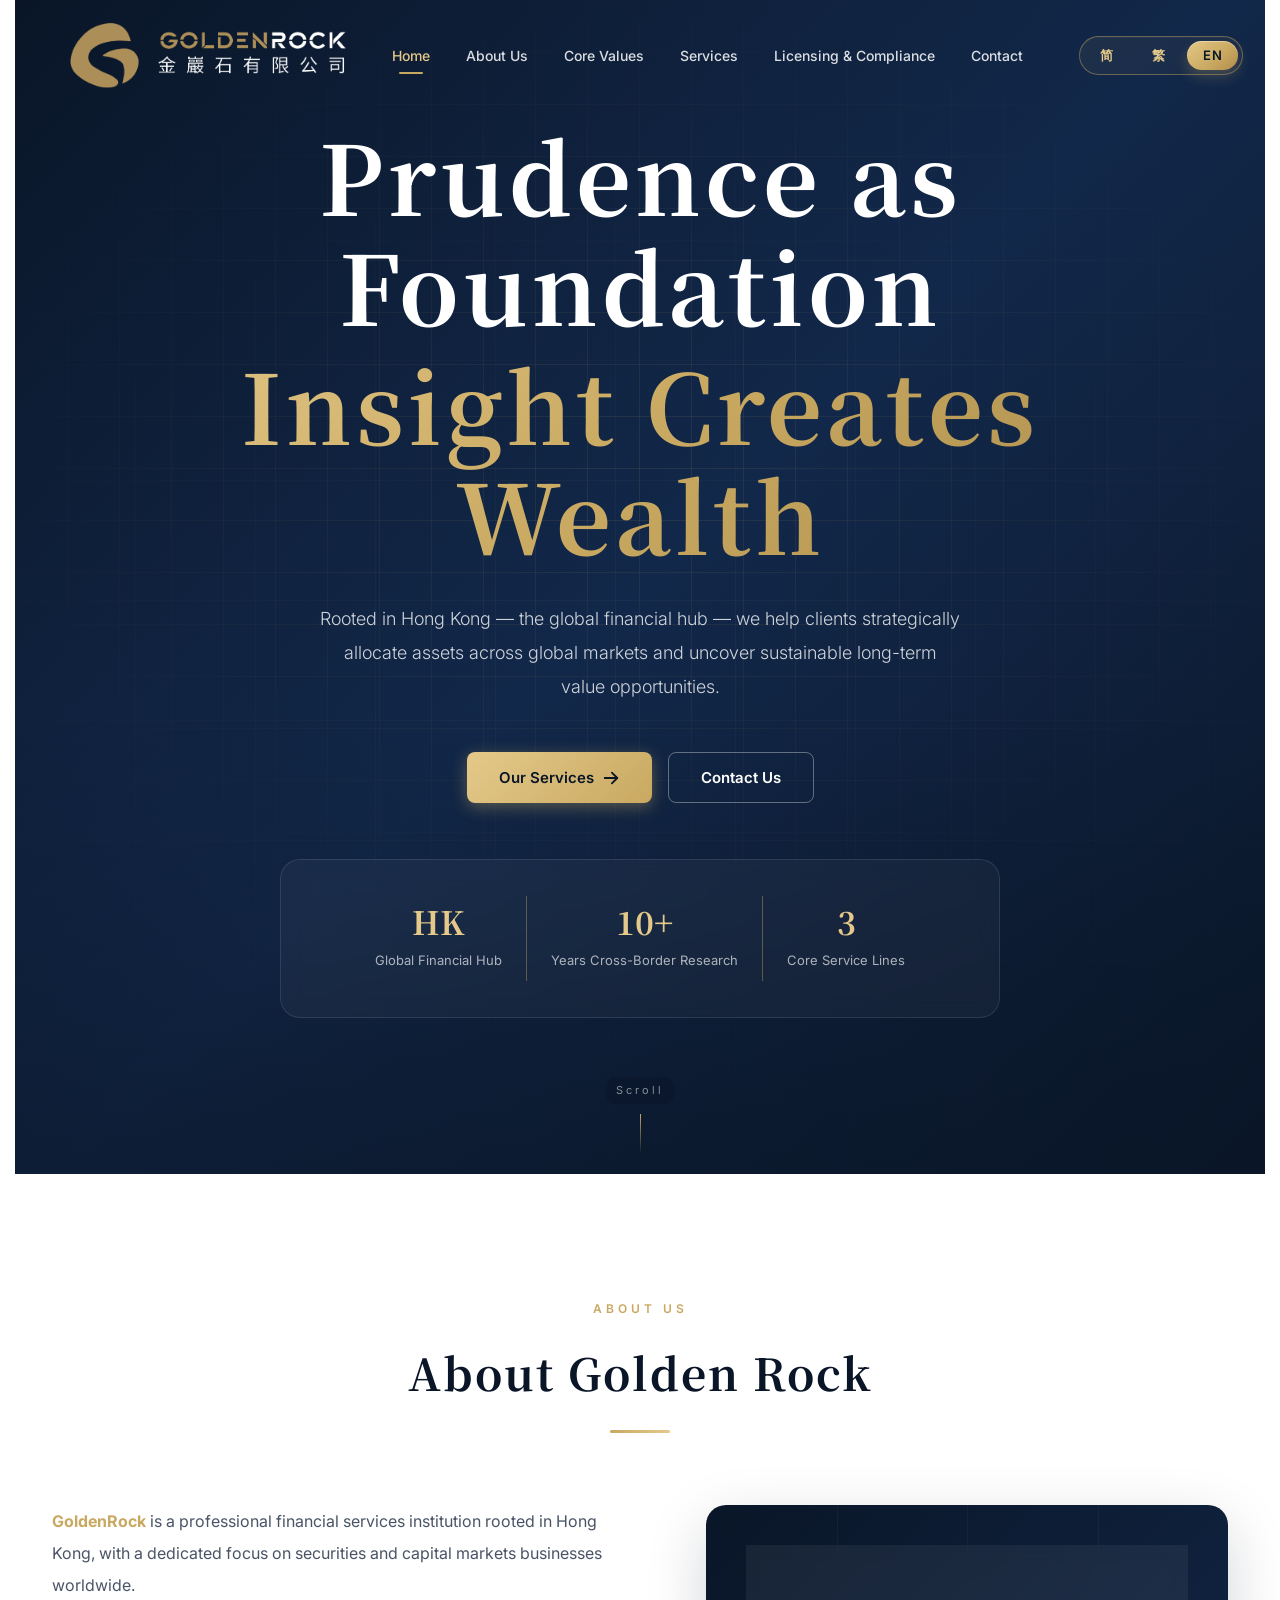
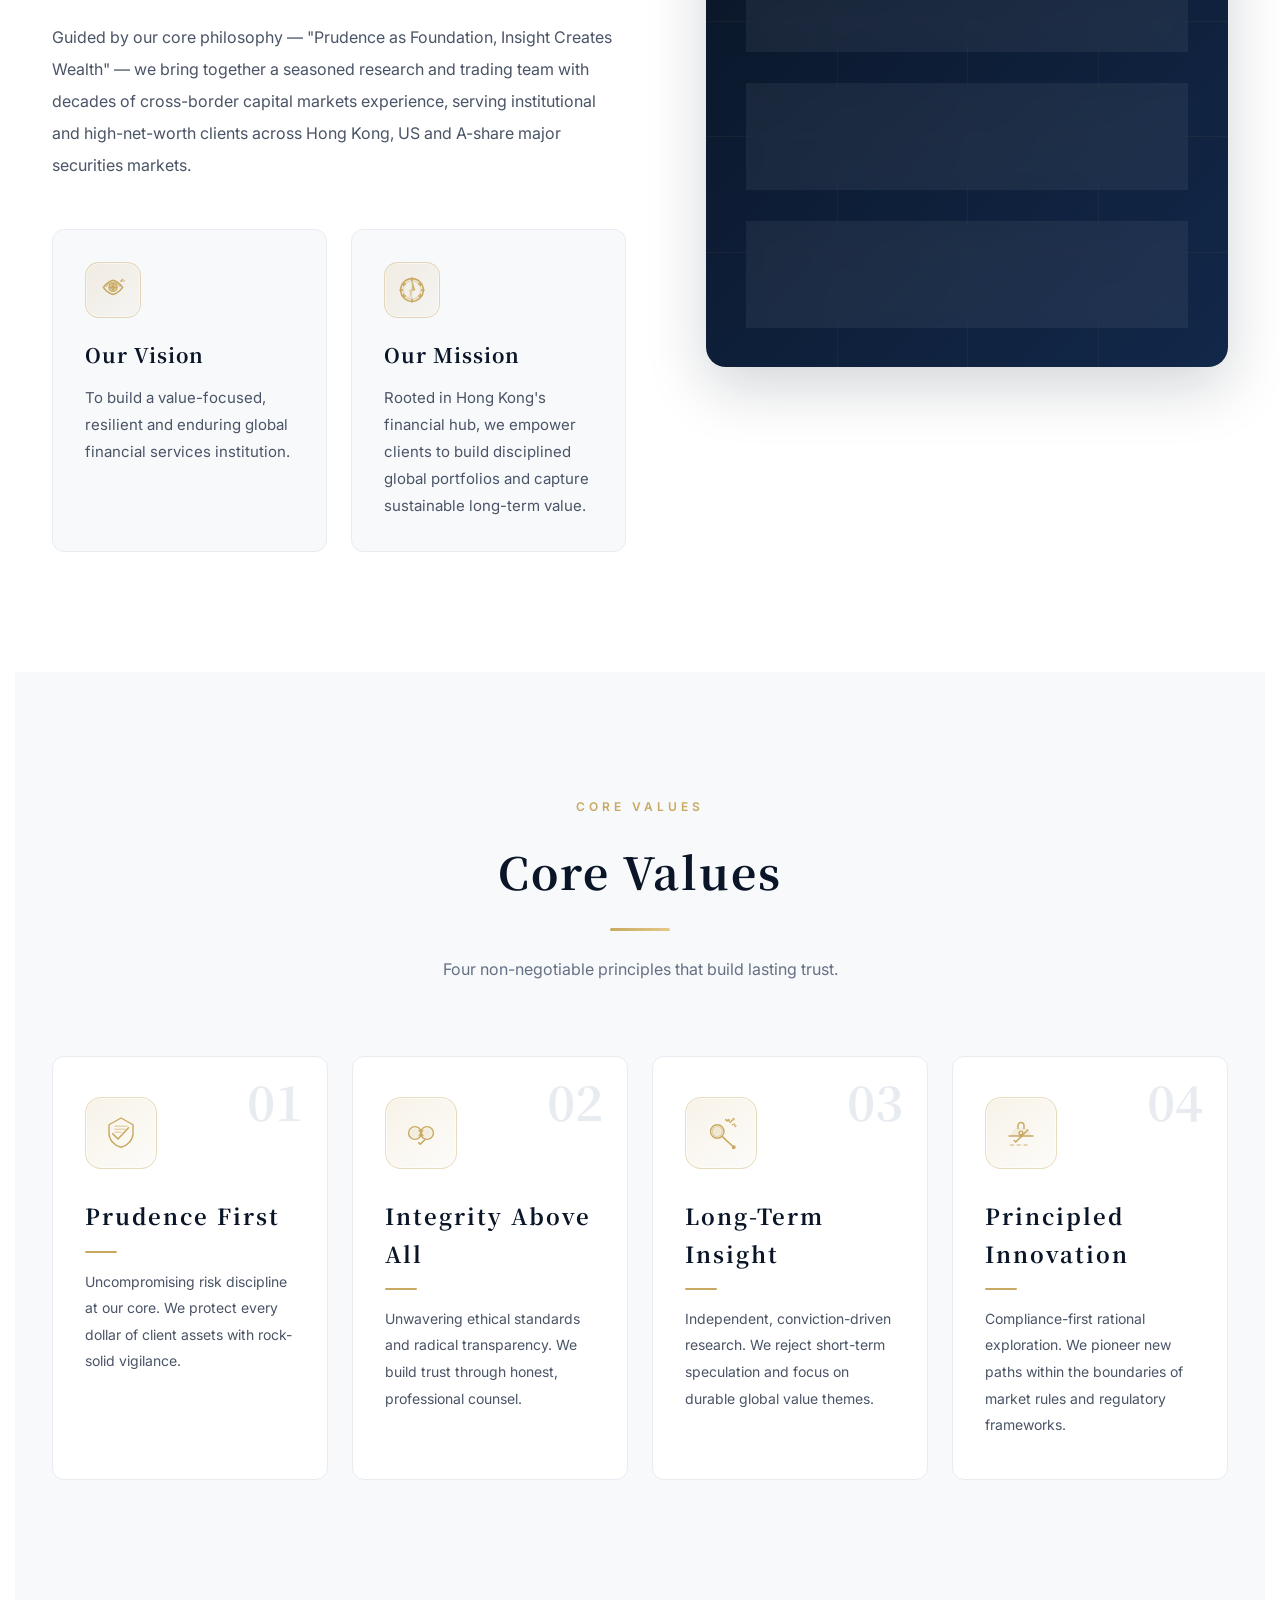
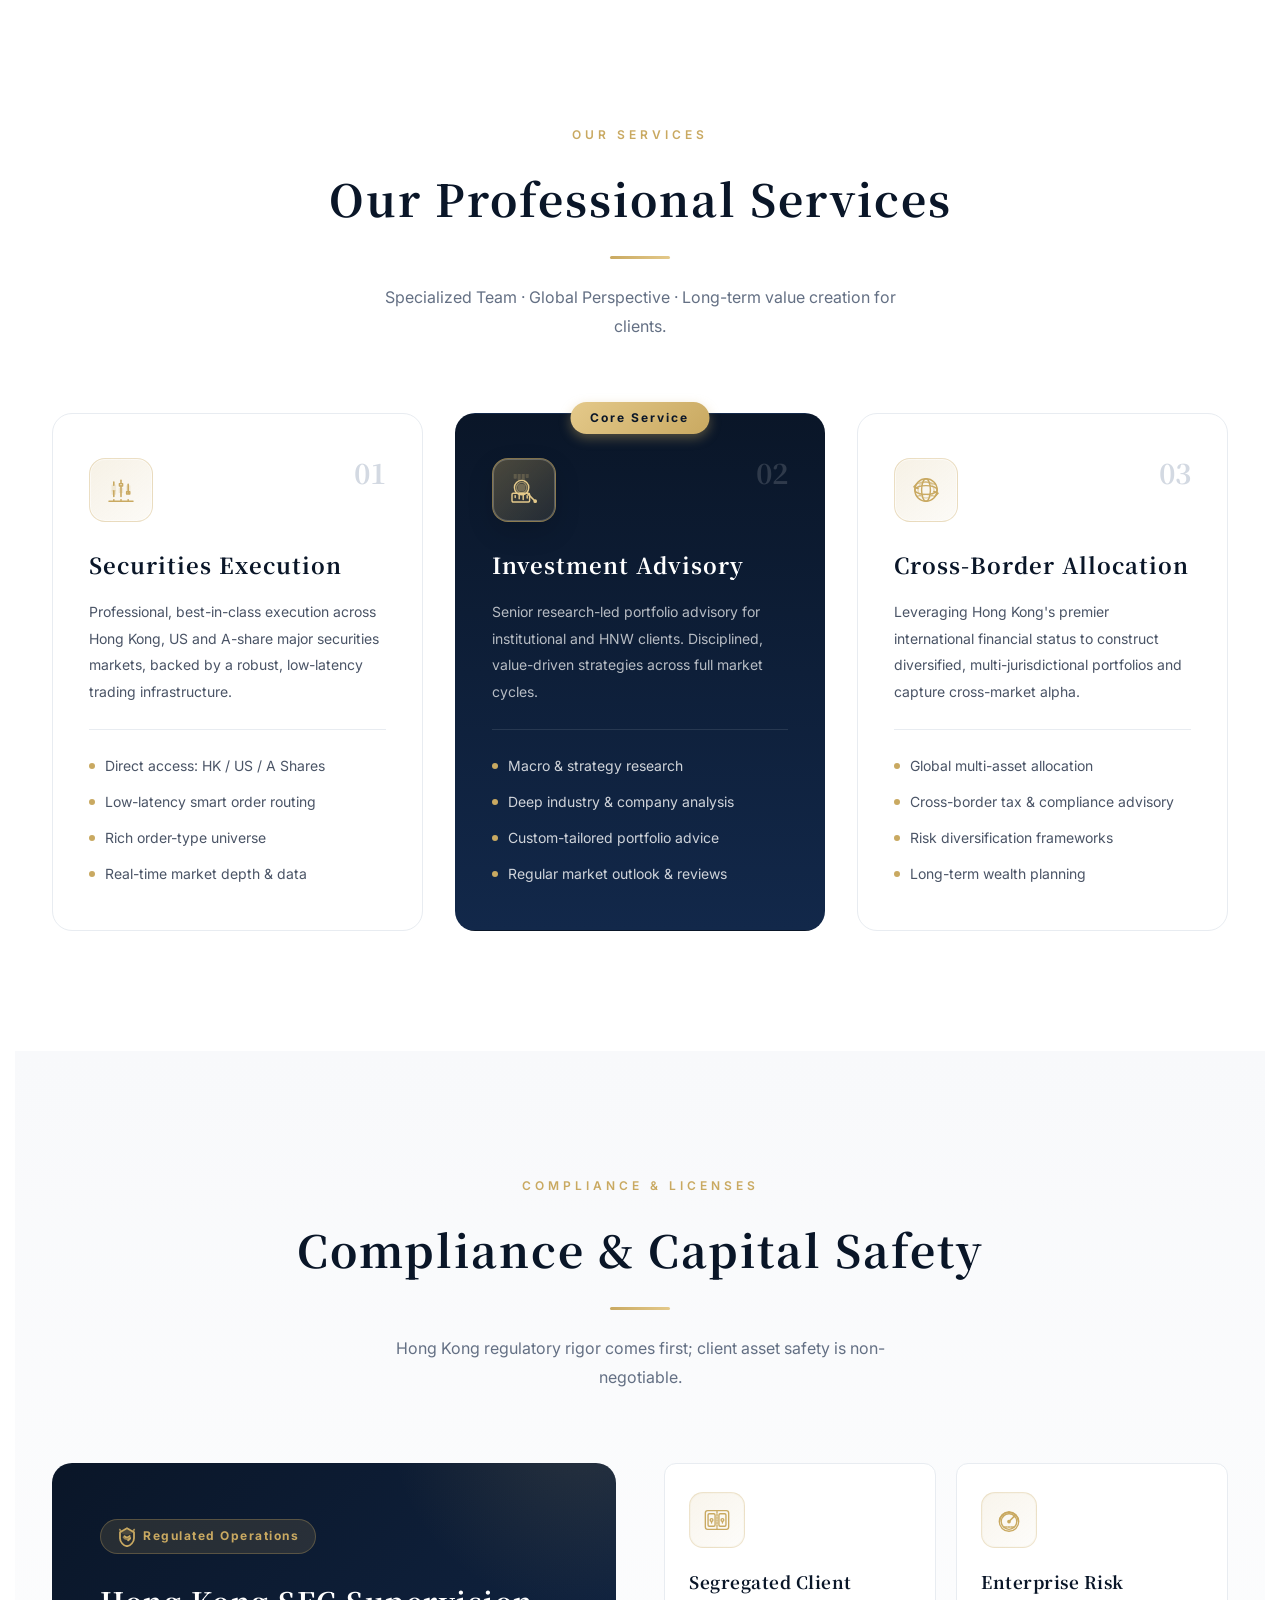
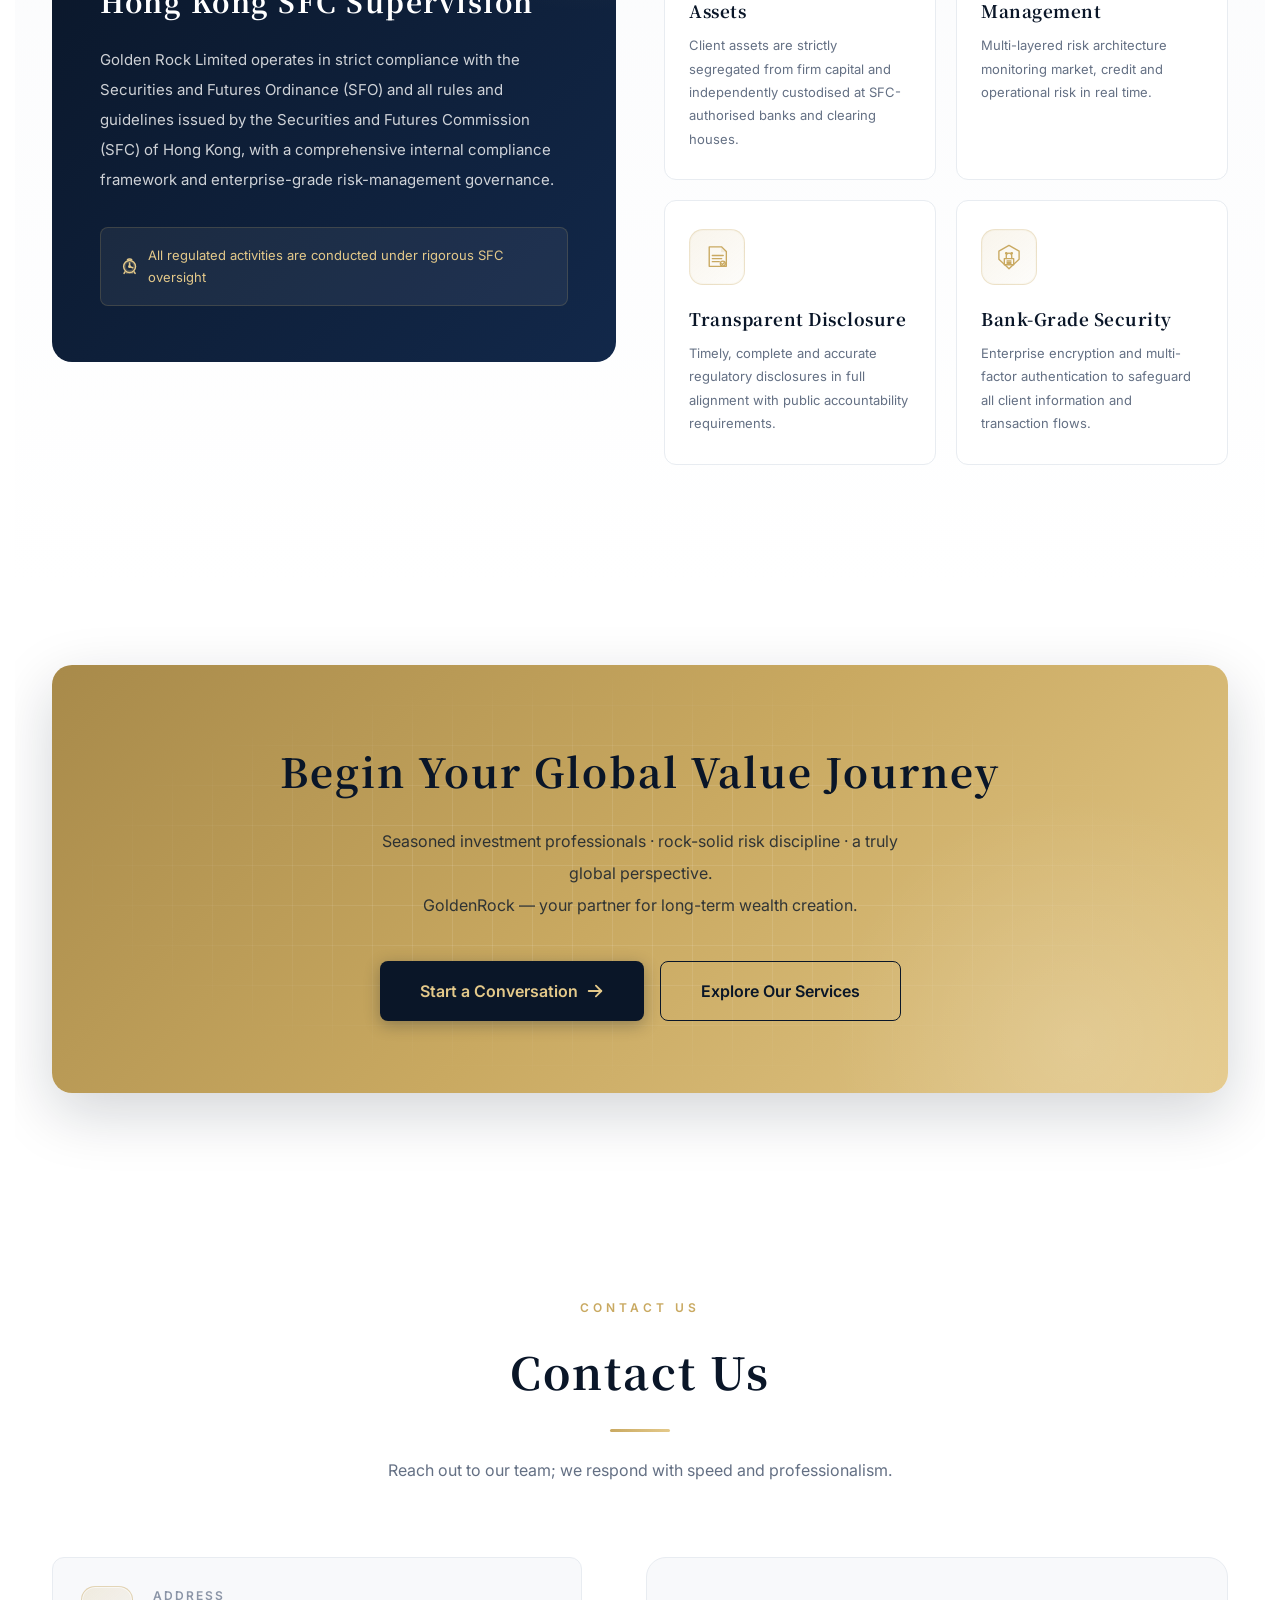
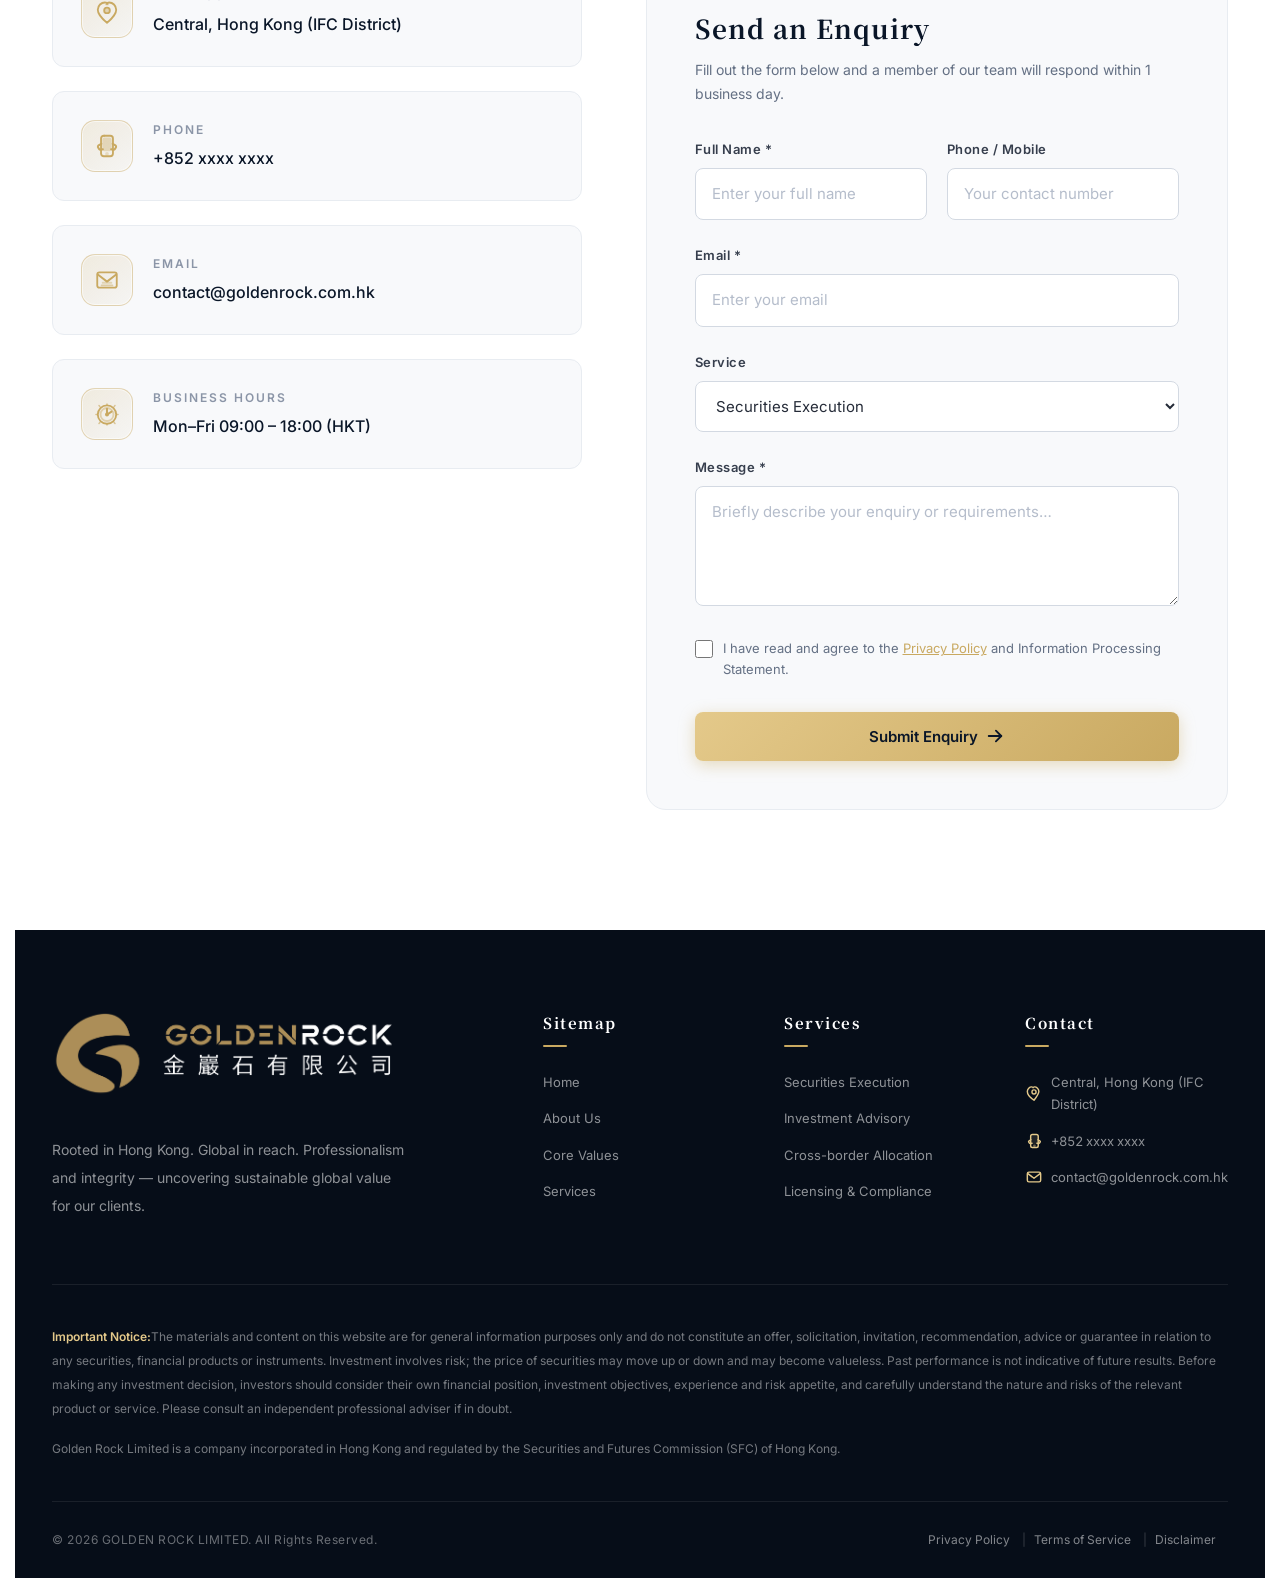
==== commit 11ac069d: "LANGv13e 首屏排版 BUG + 滚动位置精确记忆恢复双修复 1. 首屏排版重合 BUG 修复（LANGv13 CSS）：    - 根因：hero-badge 清空后外层 parallax-l" ====
--- a/index.html
+++ b/index.html
@@ -591,8 +591,8 @@
             <path d="M12 4 L12 2.8 M18.5 5.2 L19.4 4.2 M21 12.5 L22.2 12.5 M18.5 19.8 L19.4 20.8 M12 21 L12 22.2 M5.5 19.8 L4.6 20.8 M3 12.5 L1.8 12.5 M5.5 5.2 L4.6 4.2" stroke-width="1.3" opacity="0.65"/>
         </svg>
     </template>
-    <script src="js/i18n.js?v=LANGv5"></script>
-    <script src="config.js?v=LANGv5"></script>
-    <script src="js/main.js?v=LANGv5"></script>
+    <script src="js/i18n.js?v=LANGv13"></script>
+    <script src="config.js?v=LANGv13"></script>
+    <script src="js/main.js?v=LANGv13"></script>
 </body>
 </html>
